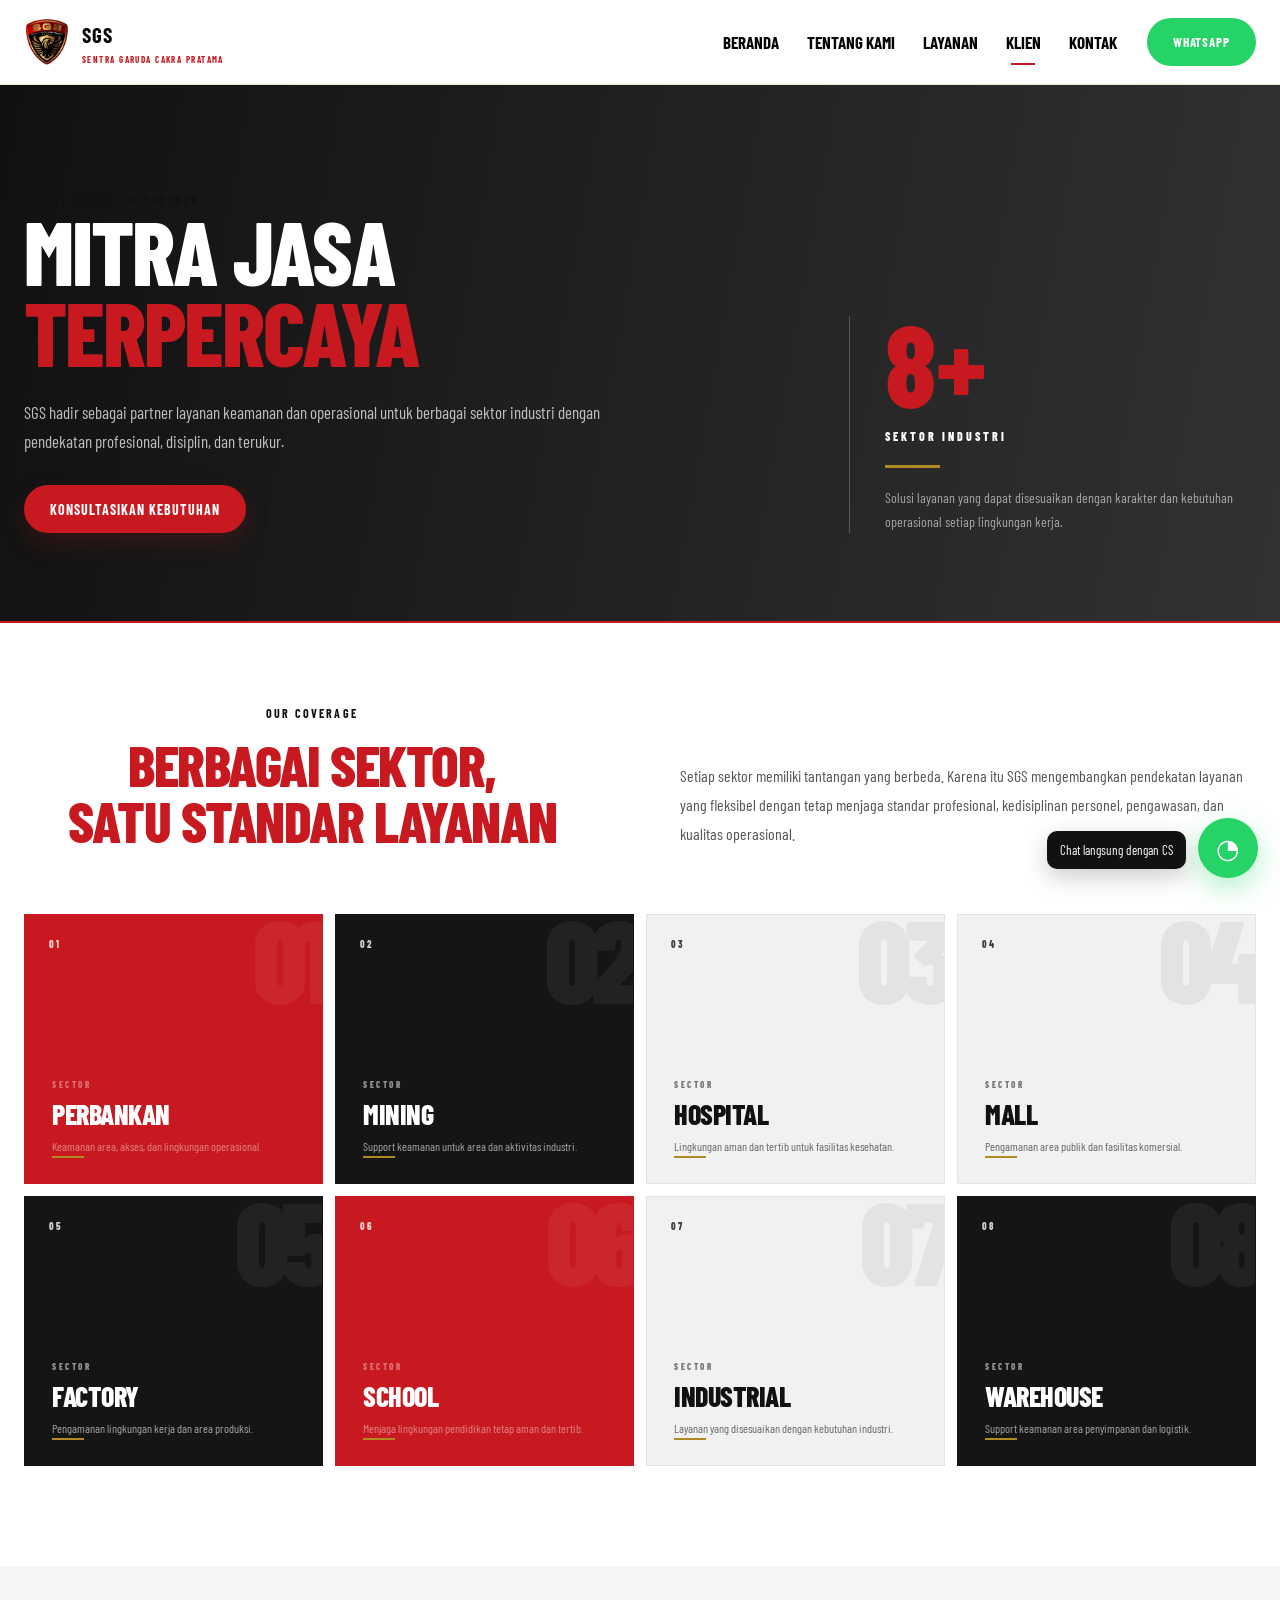
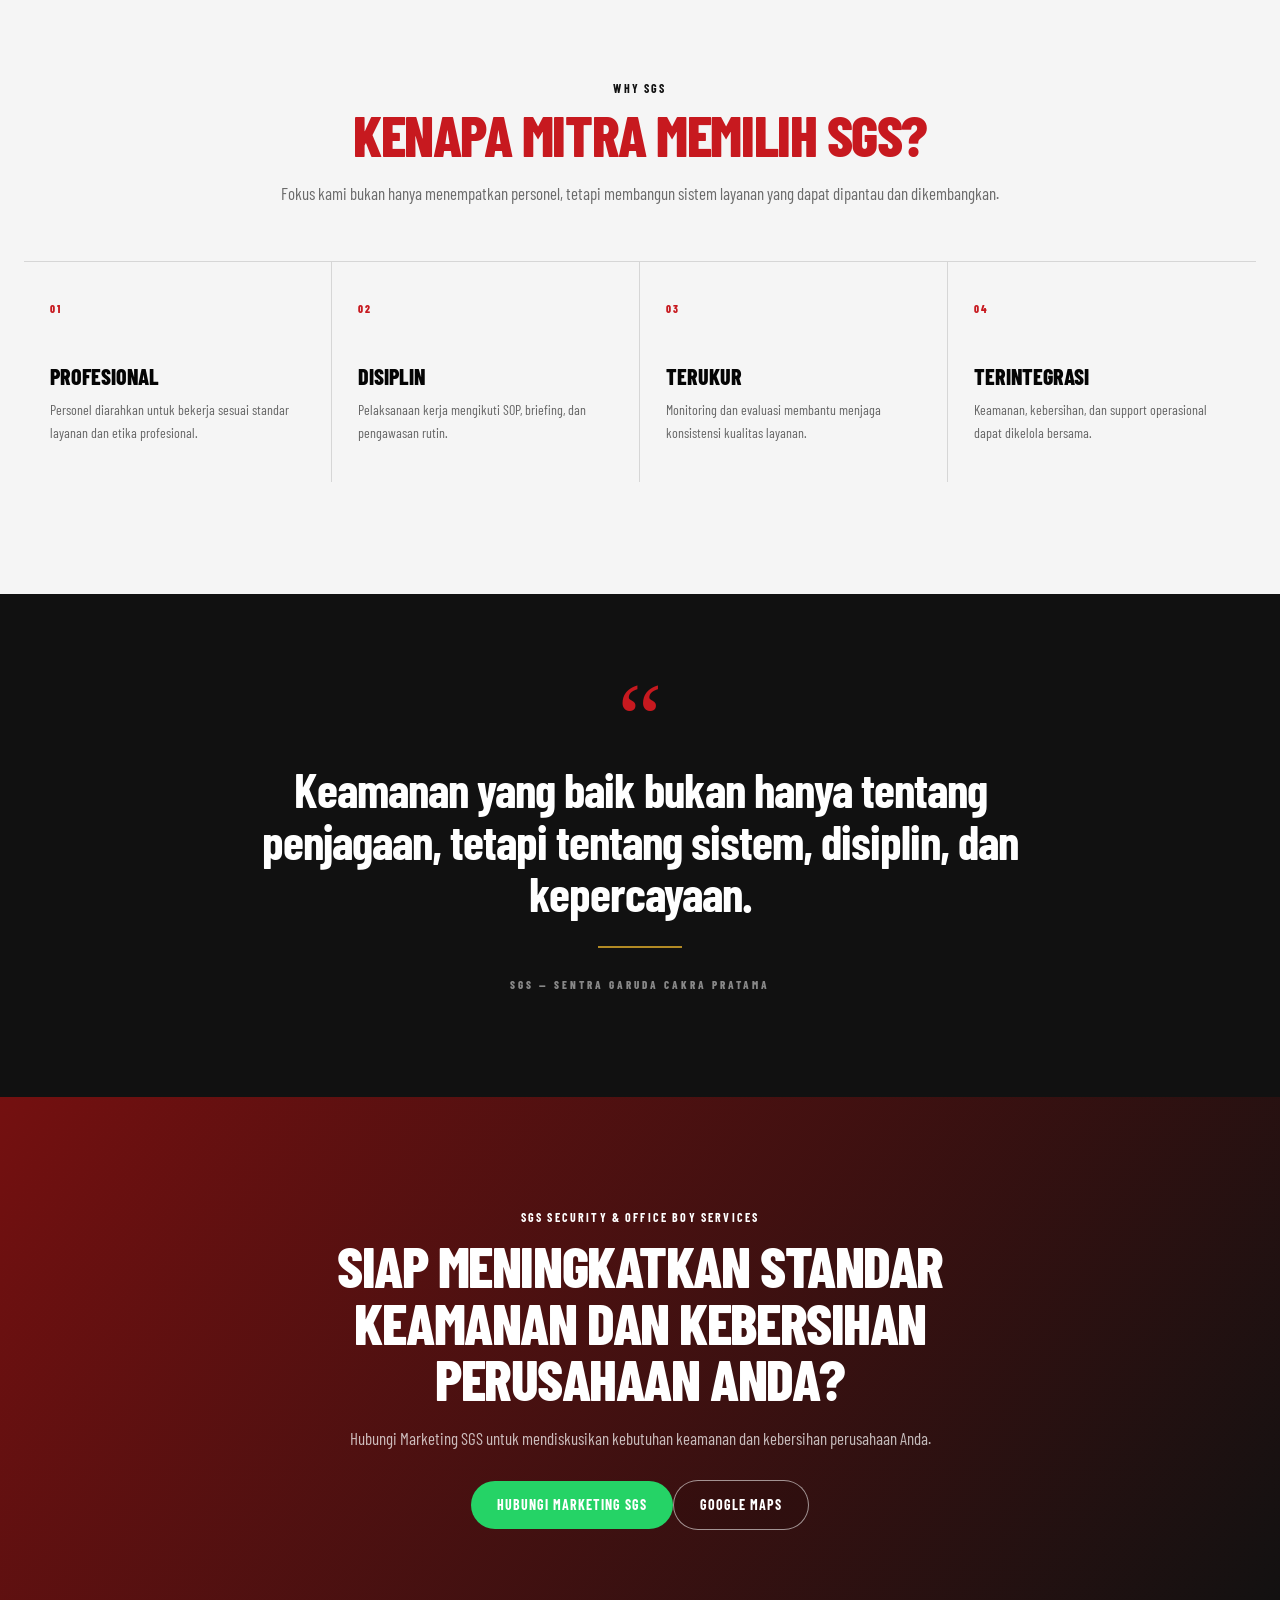
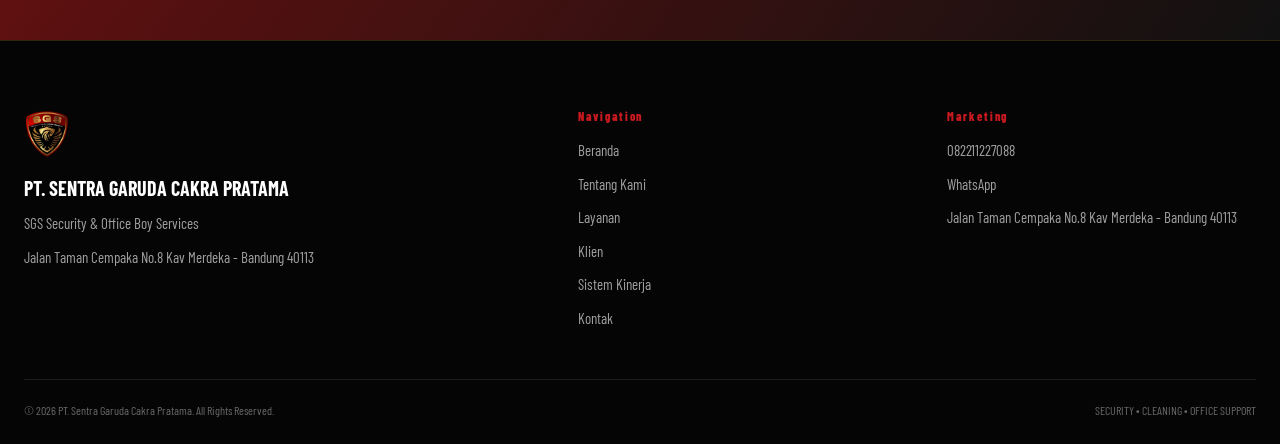
==== klien.html @ 13301059 "Update klien.html" ====
<!doctype html>
<html lang="id">
<head>
  <meta charset="utf-8">
  <meta name="viewport" content="width=device-width, initial-scale=1">

  <title>Klien | SGS Security & Office Boy</title>
  <link rel="icon" type="image/png" href="assets/images/logo.png">

  <meta
    name="description"
    content="Sektor klien dan coverage layanan SGS untuk perbankan, mining, hospital, mall, factory, school, industrial, dan warehouse."
  >

  <meta property="og:title" content="Klien | SGS Security & Office Boy">
  <meta
    property="og:description"
    content="SGS sebagai mitra layanan keamanan dan operasional profesional di berbagai sektor industri."
  >
  <meta property="og:type" content="website">

  <link rel="stylesheet" href="style.css">
</head>

<body>

  <!-- ================= HEADER ================= -->
  <header class="navbar">

    <div class="container nav-inner">

      <a class="brand" href="index.html" aria-label="SGS Beranda">
        <img src="assets/images/logo.png" alt="Logo SGS">

        <span>
          <strong>SGS</strong>
          <small>SENTRA GARUDA CAKRA PRATAMA</small>
        </span>
      </a>

      <nav class="nav-links" aria-label="Navigasi utama">
        <a href="index.html">BERANDA</a>
        <a href="tentang.html">TENTANG KAMI</a>
        <a href="layanan.html">LAYANAN</a>
        <a href="klien.html" class="active">KLIEN</a>
        <a href="kontak.html">KONTAK</a>
      </nav>

      <a
        class="btn-wa nav-wa"
        href="https://wa.me/6282211227088"
        target="_blank"
        rel="noopener"
      >
        WhatsApp
      </a>

      <button
        class="menu-toggle"
        aria-label="Buka menu"
        aria-expanded="false"
      >
        ☰
      </button>

    </div>

    <!-- MOBILE MENU -->
    <nav class="mobile-drawer" aria-label="Navigasi mobile">
      <a href="index.html">BERANDA</a>
        <a href="tentang.html">TENTANG KAMI</a>
        <a href="layanan.html">LAYANAN</a>
        <a href="klien.html" class="active">KLIEN</a>
        <a href="kontak.html">KONTAK</a>

      <a href="kontak.html">Kontak</a>

      <a
        class="btn-wa"
        href="https://wa.me/6282211227088"
        target="_blank"
        rel="noopener"
      >
        Hubungi via WhatsApp
      </a>
    </nav>

  </header>


  <!-- ================= MAIN ================= -->
  <main>

    <!-- HERO -->
    <section class="page-hero client-hero">

      <div class="container client-hero-grid">

        <div>

          <div class="eyebrow">
            CLIENT / TRUSTED PARTNER
          </div>

          <h1>
            MITRA JASA<br>
            <span>TERPERCAYA</span>
          </h1>

          <p>
            SGS hadir sebagai partner layanan keamanan dan operasional
            untuk berbagai sektor industri dengan pendekatan profesional,
            disiplin, dan terukur.
          </p>

          <a
            class="btn btn-red"
            href="kontak.html"
          >
            Konsultasikan Kebutuhan
          </a>

        </div>


        <div class="client-hero-stat">

          <div class="stat-big">
            8+
          </div>

          <div class="stat-label">
            SEKTOR INDUSTRI
          </div>

          <div class="stat-rule"></div>

          <p>
            Solusi layanan yang dapat disesuaikan dengan karakter
            dan kebutuhan operasional setiap lingkungan kerja.
          </p>

        </div>

      </div>

    </section>


    <!-- INTRO -->
    <section class="section client-intro reveal">

      <div class="container client-intro-grid">

        <div class="section-head left">

          <div class="eyebrow">
            Our Coverage
          </div>

          <h2>
            BERBAGAI SEKTOR,<br>
            <span>SATU STANDAR LAYANAN</span>
          </h2>

        </div>

        <div class="client-intro-copy">

          <p>
            Setiap sektor memiliki tantangan yang berbeda.
            Karena itu SGS mengembangkan pendekatan layanan
            yang fleksibel dengan tetap menjaga standar profesional,
            kedisiplinan personel, pengawasan, dan kualitas operasional.
          </p>

        </div>

      </div>

    </section>


   <section class="client-sectors reveal">

  <div class="container">

    <div class="sector-mosaic">

      <!-- 01 -->
      <article class="sector-type-card sector-red">

        <span class="sector-index">01</span>

        <div class="sector-symbol">01</div>

        <div class="sector-card-content">
          <small>SECTOR</small>
          <h3>PERBANKAN</h3>
          <p>
            Keamanan area, akses, dan lingkungan operasional.
          </p>
        </div>

      </article>


      <!-- 02 -->
      <article class="sector-type-card sector-dark">

        <span class="sector-index">02</span>

        <div class="sector-symbol">02</div>

        <div class="sector-card-content">
          <small>SECTOR</small>
          <h3>MINING</h3>
          <p>
            Support keamanan untuk area dan aktivitas industri.
          </p>
        </div>

      </article>


      <!-- 03 -->
      <article class="sector-type-card sector-light">

        <span class="sector-index">03</span>

        <div class="sector-symbol">03</div>

        <div class="sector-card-content">
          <small>SECTOR</small>
          <h3>HOSPITAL</h3>
          <p>
            Lingkungan aman dan tertib untuk fasilitas kesehatan.
          </p>
        </div>

      </article>


      <!-- 04 -->
      <article class="sector-type-card sector-light">

        <span class="sector-index">04</span>

        <div class="sector-symbol">04</div>

        <div class="sector-card-content">
          <small>SECTOR</small>
          <h3>MALL</h3>
          <p>
            Pengamanan area publik dan fasilitas komersial.
          </p>
        </div>

      </article>


      <!-- 05 -->
      <article class="sector-type-card sector-dark">

        <span class="sector-index">05</span>

        <div class="sector-symbol">05</div>

        <div class="sector-card-content">
          <small>SECTOR</small>
          <h3>FACTORY</h3>
          <p>
            Pengamanan lingkungan kerja dan area produksi.
          </p>
        </div>

      </article>


      <!-- 06 -->
      <article class="sector-type-card sector-red">

        <span class="sector-index">06</span>

        <div class="sector-symbol">06</div>

        <div class="sector-card-content">
          <small>SECTOR</small>
          <h3>SCHOOL</h3>
          <p>
            Menjaga lingkungan pendidikan tetap aman dan tertib.
          </p>
        </div>

      </article>


      <!-- 07 -->
      <article class="sector-type-card sector-light">

        <span class="sector-index">07</span>

        <div class="sector-symbol">07</div>

        <div class="sector-card-content">
          <small>SECTOR</small>
          <h3>INDUSTRIAL</h3>
          <p>
            Layanan yang disesuaikan dengan kebutuhan industri.
          </p>
        </div>

      </article>


      <!-- 08 -->
      <article class="sector-type-card sector-dark">

        <span class="sector-index">08</span>

        <div class="sector-symbol">08</div>

        <div class="sector-card-content">
          <small>SECTOR</small>
          <h3>WAREHOUSE</h3>
          <p>
            Support keamanan area penyimpanan dan logistik.
          </p>
        </div>

      </article>

    </div>

  </div>

</section>


    <!-- WHY SGS -->
    <section class="section client-capability reveal">

      <div class="container">

        <div class="section-head">

          <div class="eyebrow">
            Why SGS
          </div>

          <h2>
            KENAPA MITRA MEMILIH SGS?
          </h2>

          <p>
            Fokus kami bukan hanya menempatkan personel,
            tetapi membangun sistem layanan yang dapat
            dipantau dan dikembangkan.
          </p>

        </div>


        <div class="capability-row">


          <article>

            <span>
              01
            </span>

            <h3>
              PROFESIONAL
            </h3>

            <p>
              Personel diarahkan untuk bekerja sesuai
              standar layanan dan etika profesional.
            </p>

          </article>


          <article>

            <span>
              02
            </span>

            <h3>
              DISIPLIN
            </h3>

            <p>
              Pelaksanaan kerja mengikuti SOP,
              briefing, dan pengawasan rutin.
            </p>

          </article>


          <article>

            <span>
              03
            </span>

            <h3>
              TERUKUR
            </h3>

            <p>
              Monitoring dan evaluasi membantu menjaga
              konsistensi kualitas layanan.
            </p>

          </article>


          <article>

            <span>
              04
            </span>

            <h3>
              TERINTEGRASI
            </h3>

            <p>
              Keamanan, kebersihan, dan support operasional
              dapat dikelola bersama.
            </p>

          </article>


        </div>

      </div>

    </section>


    <!-- QUOTE -->
    <section class="client-quote reveal">

      <div class="container">

        <div class="quote-mark">
          “
        </div>

        <p>
          Keamanan yang baik bukan hanya tentang penjagaan,
          tetapi tentang sistem, disiplin, dan kepercayaan.
        </p>

        <div class="gold-line"></div>

        <span>
          SGS — SENTRA GARUDA CAKRA PRATAMA
        </span>

      </div>

    </section>


    <section class="cta">
  <div class="container">
    <div class="eyebrow" style="color:#fff">SGS Security &amp; Office Boy Services</div>
    <h2>SIAP MENINGKATKAN STANDAR KEAMANAN DAN KEBERSIHAN PERUSAHAAN ANDA?</h2>
    <p>Hubungi Marketing SGS untuk mendiskusikan kebutuhan keamanan dan kebersihan perusahaan Anda.</p>
    <a class="btn-wa" href="https://wa.me/6282211227088" target="_blank" rel="noopener">Hubungi Marketing SGS</a><a class="btn btn-outline" href="kontak.html">Google Maps</a>
  </div>
</section>
</main><footer class="footer">
  <div class="container">
    <div class="footer-grid">
      <div class="footer-brand"><img src="assets/images/logo.png" alt="Logo SGS"><strong>PT. SENTRA GARUDA CAKRA PRATAMA</strong><p>SGS Security &amp; Office Boy Services</p><p>Jalan Taman Cempaka No.8 Kav Merdeka - Bandung 40113</p></div>
      <div><h4>Navigation</h4><a href="index.html">Beranda</a><a href="tentang.html">Tentang Kami</a><a href="layanan.html">Layanan</a><a href="tentang.html#klien">Klien</a><a href="sistem-kinerja.html">Sistem Kinerja</a><a href="kontak.html">Kontak</a></div>
      <div><h4>Marketing</h4><a href="tel:082211227088">082211227088</a><a href="https://wa.me/6282211227088" target="_blank" rel="noopener">WhatsApp</a><p>Jalan Taman Cempaka No.8 Kav Merdeka - Bandung 40113</p></div>
    </div>
    <div class="footer-bottom"><span>© 2026 PT. Sentra Garuda Cakra Pratama. All Rights Reserved.</span><span>SECURITY • CLEANING • OFFICE SUPPORT</span></div>
  </div>
</footer><a class="wa-float" href="https://wa.me/6282211227088" target="_blank" rel="noopener" aria-label="Hubungi SGS via WhatsApp">◔</a><div class="wa-label">Chat langsung dengan CS</div><script src="script.js"></script></body></html>
---- style.css ----
@import url('https://fonts.googleapis.com/css2?family=Barlow+Condensed:wght@400;500;600;700;800&display=swap');

:root{
  --red:#C7191F; --red-dark:#8F1717; --black:#050505; --dark:#111111;
  --white:#fff; --light:#F5F5F5; --gray:#6B6B6B; --gold:#B28A24;
  --line:rgba(5,5,5,.10); --shadow:0 18px 45px rgba(0,0,0,.09);
  --font:"Barlow Condensed",sans-serif;
}
*{box-sizing:border-box;margin:0;padding:0}
html{scroll-behavior:smooth}
body{font-family:var(--font);font-size:17px;line-height:1.7;color:var(--black);background:#fff;overflow-x:hidden}
img{display:block;max-width:100%}
a{color:inherit;text-decoration:none}
button,input,textarea{font:inherit}
button{cursor:pointer}
.container{width:min(1320px,calc(100% - 48px));margin:auto}
h1,h2,h3,h4{font-weight:800;line-height:.98}
h2{font-size:clamp(38px,4.5vw,58px);letter-spacing:-.025em}
.eyebrow{font-size:12px;font-weight:700;letter-spacing:.18em;text-transform:uppercase;color:#111}
.section{padding:112px 0}
.section-head{text-align:center;max-width:760px;margin:0 auto 54px}
.section-head h2{color:var(--red);margin-top:8px}
.section-head p{margin-top:16px;color:var(--gray)}

.btn,.btn-wa{display:inline-flex;align-items:center;justify-content:center;gap:9px;min-height:48px;padding:12px 26px;border-radius:999px;font-size:14px;font-weight:700;letter-spacing:.07em;text-transform:uppercase;transition:.3s ease}
.btn-red{background:var(--red);color:#fff;box-shadow:0 10px 24px rgba(199,25,31,.18)}
.btn-red:hover{background:var(--red-dark);transform:translateY(-2px)}
.btn-outline{border:1px solid rgba(255,255,255,.55);color:#fff;background:rgba(0,0,0,.08)}
.btn-outline:hover{border-color:var(--red);color:var(--red);background:#fff}
.btn-wa{background:#25D366;color:#fff}
.btn-wa:hover{background:#128C4A;transform:translateY(-2px)}

.navbar{position:sticky;top:0;z-index:100;background:rgba(255,255,255,.96);backdrop-filter:blur(14px);border-bottom:1px solid rgba(178,138,36,.22)}
.nav-inner{height:84px;display:flex;align-items:center;gap:30px}
.brand{display:flex;align-items:center;gap:12px;margin-right:auto}
.brand img{width:46px;height:46px;object-fit:contain}
.brand strong{display:block;font-size:21px;letter-spacing:.05em}
.brand small{display:block;font-size:9px;letter-spacing:.16em;color:var(--red);font-weight:700}
.nav-links{display:flex;align-items:center;gap:28px;font-size:17px;font-weight:700}
.nav-links a{position:relative;padding:10px 0}
.nav-links a:after{content:"";position:absolute;left:50%;bottom:1px;width:0;height:2px;background:var(--red);transform:translateX(-50%);transition:.25s}
.nav-links a:hover:after,.nav-links a.active:after{width:24px}
.nav-wa{font-size:13px;white-space:nowrap}
.menu-toggle{display:none;border:0;background:none;font-size:30px;line-height:1}
.mobile-drawer{display:none}

.hero{position:relative;height:clamp(650px,78vh,800px);min-height:620px;color:#fff;overflow:hidden;background:#111}
.hero-slides,.hero-slide{position:absolute;inset:0}
.hero-slide{opacity:0;visibility:hidden;transition:opacity .7s ease}
.hero-slide.active{opacity:1;visibility:visible}
.hero-slide img{width:100%;height:100%;object-fit:cover;transform:scale(1.02);transition:transform 6s ease}
.hero-slide.active img{transform:scale(1.08)}
.hero-slide:after{content:"";position:absolute;inset:0;background:linear-gradient(90deg,rgba(5,5,5,.93) 0%,rgba(10,10,10,.82) 36%,rgba(0,0,0,.32) 72%,rgba(0,0,0,.08))}
.hero-content{position:relative;z-index:2;height:100%;display:flex;flex-direction:column;align-items:center;justify-content:center;text-align:center;padding:40px 24px}
.hero-tag{font-size:13px;font-weight:700;letter-spacing:.18em;text-transform:uppercase;color:#fff;margin-bottom:18px}
.hero h1{font-size:clamp(54px,8vw,100px);max-width:900px;text-transform:uppercase;text-shadow:0 10px 30px rgba(0,0,0,.3)}
.hero h1 span{color:var(--red)}
.hero-sub{margin-top:18px;font-size:clamp(17px,2vw,23px);font-weight:600;letter-spacing:.14em;text-transform:uppercase;color:rgba(255,255,255,.88)}
.hero-actions{display:flex;gap:12px;margin-top:34px}
.hero-arrow{position:absolute;z-index:5;top:50%;width:48px;height:48px;border-radius:50%;border:1px solid rgba(255,255,255,.38);background:rgba(0,0,0,.22);color:#fff;font-size:23px;transform:translateY(-50%);backdrop-filter:blur(8px)}
.hero-arrow:hover{background:var(--red);border-color:var(--red)}
.prev{left:24px}.next{right:24px}
.hero-dots{position:absolute;z-index:6;left:50%;bottom:28px;transform:translateX(-50%);display:flex;gap:8px}
.hero-dot{width:34px;height:4px;border:0;border-radius:999px;background:rgba(255,255,255,.4)}
.hero-dot.active{width:56px;background:var(--red)}

.profile-grid,.partner-grid{display:grid;grid-template-columns:.9fr 1.1fr;gap:80px;align-items:center}
.media-frame{position:relative}
.media-frame:before{content:"";position:absolute;top:-20px;left:-20px;width:70%;height:70%;border:1px solid var(--gold);z-index:-1}
.media-frame img{width:100%;aspect-ratio:4/3;object-fit:cover;box-shadow:var(--shadow)}
.copy h2{color:var(--red);margin-top:8px}
.copy p{margin-top:18px;color:#000;max-width:720px}
.copy p+p{margin-top:12px}

.integrated{background:var(--red);color:#fff;padding:88px 0 76px}
.integrated .section-head h2{color:#fff}
.integrated .section-head p{color:rgba(255,255,255,.82)}
.pillars{display:grid;grid-template-columns:repeat(4,1fr);gap:18px}
.pillar{background:#fff;color:#111;padding:34px 24px;text-align:center;box-shadow:0 20px 45px rgba(0,0,0,.18);border-top:2px solid var(--gold)}
.pillar .num{font-size:40px;font-weight:800;color:var(--red);line-height:1}
.pillar h3{font-size:18px;margin-top:13px}

.services{background:var(--red);color:#fff;padding-top:40px}
.services .section-head{text-align:left;margin:0 0 38px}
.services .section-head h2{color:#fff}
.gold-line{display:block;width:84px;height:2px;background:var(--gold);margin-top:16px}
.service-grid{display:grid;grid-template-columns:repeat(6,minmax(0,1fr));gap:18px}
.service-card{background:#fff;color:#111;box-shadow:0 12px 28px rgba(0,0,0,.13);transition:.3s ease;min-width:0}
.service-card:hover{transform:translateY(-6px);box-shadow:0 22px 42px rgba(0,0,0,.22)}
.service-image{height:150px;overflow:hidden;background:#ddd}
.service-image img{width:100%;height:100%;object-fit:cover;transition:.45s ease}
.service-card:hover .service-image img{transform:scale(1.045)}
.service-body{min-height:205px;padding:24px 16px;display:flex;flex-direction:column;align-items:center;text-align:center}
.service-body h3{font-size:20px;color:var(--red);text-transform:uppercase}
.meta{margin-top:10px;color:var(--gray);font-size:13px}
.service-body .btn{margin-top:auto;min-height:38px;padding:8px 18px;font-size:11px}

.office{padding:112px 0}
.office-card{display:grid;grid-template-columns:1.1fr 1fr;background:#fff;border:1px solid var(--line);box-shadow:var(--shadow);overflow:hidden}
.office-card img{width:100%;height:100%;min-height:390px;object-fit:cover}
.office-copy{padding:52px}
.office-copy h2{color:var(--red)}
.office-copy p{margin-top:18px;color:#000}
.feature-grid{display:grid;grid-template-columns:repeat(3,1fr);gap:18px;margin-top:28px}
.feature{padding:24px;border:1px solid var(--line);background:var(--light)}
.feature b{display:block;color:var(--red);font-size:18px}
.feature span{display:block;margin-top:5px;color:var(--gray)}

.trust{background:var(--light)}
.industry-grid{display:grid;grid-template-columns:repeat(5,1fr);gap:14px}
.industry{background:#fff;border:1px solid var(--line);padding:24px 14px;text-align:center;font-weight:700;min-height:90px;display:grid;place-items:center}

.system-grid{display:grid;grid-template-columns:1.1fr .9fr;gap:70px;align-items:center}
.system-visual{background:#111;color:#fff;padding:42px;min-height:390px;display:grid;place-items:center;position:relative;overflow:hidden}
.system-visual:before,.system-visual:after{content:"";position:absolute;border:1px solid rgba(199,25,31,.5);border-radius:50%}
.system-visual:before{width:260px;height:260px}.system-visual:after{width:430px;height:430px}
.system-core{position:relative;z-index:2;width:150px;height:150px;border-radius:50%;background:var(--red);display:grid;place-items:center;text-align:center;font-weight:800;text-transform:uppercase;box-shadow:0 0 0 14px rgba(199,25,31,.12)}
.system-node{position:absolute;z-index:3;background:#fff;color:#111;padding:8px 14px;border-radius:999px;font-size:13px;font-weight:700}
.node-a{top:28px;left:28px}.node-b{top:28px;right:28px}.node-c{bottom:28px;left:28px}.node-d{bottom:28px;right:28px}

.topology{background:#111;color:#fff}
.topology .section-head h2{color:#fff}
.topology-map{position:relative;min-height:420px;display:grid;place-items:center}
.topology-core{width:190px;height:190px;border-radius:50%;border:2px solid var(--red);display:grid;place-items:center;text-align:center;font-weight:800;font-size:22px;background:#171717;z-index:2}
.topology-node{position:absolute;width:180px;padding:15px;text-align:center;border:1px solid rgba(255,255,255,.2);background:#171717;font-weight:700}
.topology-node:after{content:"";position:absolute;width:1px;height:120px;background:rgba(178,138,36,.55);left:50%;z-index:-1}
.t1{top:0;left:50%;transform:translateX(-50%)} .t1:after{top:100%}
.t2{left:0;top:50%;transform:translateY(-50%)} .t2:after{left:100%;top:50%;width:160px;height:1px}
.t3{right:0;top:50%;transform:translateY(-50%)} .t3:after{right:100%;left:auto;top:50%;width:160px;height:1px}
.t4{bottom:0;left:50%;transform:translateX(-50%)} .t4:after{bottom:100%;top:auto}
.t5{left:18%;bottom:30px}.t6{right:18%;bottom:30px}

.why-grid{display:grid;grid-template-columns:repeat(3,1fr);gap:16px}
.why-card{padding:28px 20px;border:1px solid var(--line);background:#fff;box-shadow:0 10px 30px rgba(0,0,0,.05)}
.why-card .num{font-size:42px;color:var(--red);font-weight:800}
.why-card h3{font-size:19px;margin-top:12px}
.why-card p{margin-top:9px;color:var(--gray);font-size:15px}

.performance{background:var(--light)}
.timeline{display:grid;grid-template-columns:repeat(5,1fr);position:relative;gap:18px}
.timeline:before{content:"";position:absolute;top:38px;left:7%;right:7%;height:2px;background:var(--gold)}
.step{position:relative;text-align:center}
.step-num{width:76px;height:76px;border-radius:50%;background:var(--red);color:#fff;margin:0 auto 22px;display:grid;place-items:center;font-size:27px;font-weight:800;border:7px solid var(--light);position:relative;z-index:2}
.step h3{font-size:18px}.step p{margin-top:7px;color:var(--gray);font-size:15px}

.contact{background:#fff}
.contact-grid{display:grid;grid-template-columns:.85fr 1.15fr;gap:70px;align-items:start}
.contact-card{background:#111;color:#fff;padding:42px;box-shadow:var(--shadow)}
.contact-card h2{color:#fff}.contact-card h2 span{color:var(--red)}
.contact-item{margin-top:28px}.contact-item b{display:block;color:#fff;font-size:13px;letter-spacing:.14em}.contact-item span{display:block;margin-top:4px;color:rgba(255,255,255,.72)}
.contact-actions{display:flex;gap:10px;flex-wrap:wrap;margin-top:28px}
.form{padding:8px 0}.field{margin-bottom:18px}.field label{display:block;font-weight:700;margin-bottom:6px}.field input,.field textarea{width:100%;border:1px solid #ccc;padding:13px 15px;border-radius:12px;outline:0}.field input:focus,.field textarea:focus{border-color:var(--red);box-shadow:0 0 0 3px rgba(199,25,31,.08)}.field textarea{min-height:130px;resize:vertical}.form-error{color:var(--red);font-size:14px;margin-top:6px;display:none}.form-status{margin-top:12px;font-weight:600;display:none}

.map-wrap{height:380px;border-top:1px solid var(--line)}.map-wrap iframe{width:100%;height:100%;border:0}

.cta{background:linear-gradient(125deg,#741010,#111);color:#fff;text-align:center;padding:110px 0;position:relative;overflow:hidden}
.cta h2{max-width:820px;margin:10px auto 18px}.cta p{max-width:650px;margin:auto;color:rgba(255,255,255,.72)}
.cta .btn-wa{margin-top:28px}

.footer{background:#050505;color:#fff;padding:70px 0 24px;border-top:1px solid rgba(178,138,36,.25)}
.footer-grid{display:grid;grid-template-columns:1.6fr 1fr 1fr;gap:60px;padding-bottom:40px;border-bottom:1px solid rgba(255,255,255,.1)}
.footer-brand img{width:46px}.footer-brand strong{display:block;margin-top:14px;font-size:20px}.footer-brand p{margin-top:6px;color:rgba(255,255,255,.5)}
.footer h4{font-size:12px;letter-spacing:.16em;color:var(--red);margin-bottom:15px}.footer a,.footer p{display:block;color:rgba(255,255,255,.62);font-size:15px;margin-bottom:8px}.footer a:hover{color:#fff}
.footer-bottom{display:flex;justify-content:space-between;gap:20px;padding-top:20px;color:rgba(255,255,255,.4);font-size:12px}

.wa-float{position:fixed;right:22px;bottom:22px;z-index:90;width:60px;height:60px;border-radius:50%;background:#25D366;color:#fff;display:grid;place-items:center;box-shadow:0 10px 28px rgba(37,211,102,.35);font-size:27px;transition:.3s}
.wa-float:hover{transform:translateY(-3px) scale(1.03);background:#128C4A}
.wa-label{position:fixed;right:94px;bottom:31px;background:#111;color:#fff;padding:8px 13px;border-radius:10px;font-size:13px;box-shadow:0 8px 24px rgba(0,0,0,.2)}

.reveal{opacity:0;transform:translateY(20px);transition:.7s ease}.reveal.visible{opacity:1;transform:none}

@media(max-width:1199px){
  .nav-links{gap:18px}.service-grid{grid-template-columns:repeat(3,1fr)}
  .industry-grid{grid-template-columns:repeat(3,1fr)}.why-grid{grid-template-columns:repeat(3,1fr)}
  .pillars{grid-template-columns:repeat(2,1fr)}
}
@media(max-width:767px){
  body{font-size:16px}.container{width:min(100% - 32px,1320px)}.section{padding:78px 0}
  .nav-inner{height:74px}.nav-links,.nav-wa{display:none}.menu-toggle{display:block}
  .mobile-drawer{position:fixed;inset:74px 0 auto 0;background:#fff;display:flex;flex-direction:column;padding:24px 20px;gap:6px;transform:translateY(-130%);transition:.35s;box-shadow:0 20px 40px rgba(0,0,0,.14);z-index:99}
  .mobile-drawer.open{transform:none}.mobile-drawer a{padding:15px;border-bottom:1px solid var(--line);font-size:19px;font-weight:700}
  .mobile-drawer .btn-wa{margin-top:12px}
  .hero{height:680px;min-height:0}.hero-slide:after{background:linear-gradient(180deg,rgba(5,5,5,.35),rgba(5,5,5,.92) 80%)}
  .hero-content{justify-content:flex-end;padding-bottom:74px}.hero h1{font-size:clamp(48px,14vw,68px)}.hero-sub{font-size:13px}.hero-actions{width:100%;flex-direction:column}
  .hero-actions .btn{width:100%}.hero-arrow{width:40px;height:40px}.prev{left:10px}.next{right:10px}
  .profile-grid,.partner-grid,.system-grid,.contact-grid{grid-template-columns:1fr;gap:44px}
  .pillars,.service-grid,.feature-grid,.why-grid{grid-template-columns:1fr}.service-grid{gap:18px}.service-image{height:200px}
  .office-card{grid-template-columns:1fr}.office-card img{min-height:250px}.office-copy{padding:30px 22px}
  .industry-grid{grid-template-columns:repeat(2,1fr)}.industry{min-height:78px}
  .system-visual{min-height:330px;padding:20px}.node-a{top:15px;left:15px}.node-b{top:15px;right:15px}.node-c{bottom:15px;left:15px}.node-d{bottom:15px;right:15px}
  .timeline{grid-template-columns:1fr;gap:24px}.timeline:before{top:38px;bottom:38px;left:38px;width:2px;height:auto;right:auto}.step{display:grid;grid-template-columns:76px 1fr;gap:16px;text-align:left;align-items:center}.step-num{margin:0}.step p{grid-column:2}
  .contact-card{padding:30px 22px}.map-wrap{height:320px}.footer-grid{grid-template-columns:1fr;gap:35px}.footer-bottom{flex-direction:column}
  .wa-label{display:none}.wa-float{right:16px;bottom:16px}
}

.page-hero{background:linear-gradient(110deg,#080808 0%,#161616 60%,#651015 100%);color:#fff;padding:105px 0 92px;border-bottom:2px solid var(--red)}
.page-hero h1{font-size:clamp(52px,7vw,86px);margin-top:8px;text-transform:uppercase}
.page-hero h1 span{color:var(--red)}
.page-hero p{max-width:680px;margin-top:18px;color:rgba(255,255,255,.72);font-size:18px}
.services-page{padding:88px 0}
.services-page .service-grid{margin-bottom:0}
@media(max-width:767px){.page-hero{padding:76px 0 65px}.page-hero h1{font-size:48px}.services-page{padding:65px 0}}

/* =========================================================
   SGS CLIENT PAGE — FINAL
========================================================= */

.client-hero {
  padding: 105px 0 88px;
  background:
    linear-gradient(
      100deg,
      rgba(7, 7, 7, .96),
      rgba(16, 16, 16, .86)
    ),
    url("assets/images/reference-3.jpg") center / cover;
  color: #fff;
}

.client-hero-grid {
  display: grid;
  grid-template-columns: 1.3fr .7fr;
  gap: 70px;
  align-items: end;
}

.client-hero h1 {
  margin: 0;
  font-size: clamp(58px, 7vw, 100px);
  line-height: .9;
  letter-spacing: -2px;
}

.client-hero h1 span {
  color: var(--red);
}

.client-hero p {
  max-width: 620px;
  margin: 26px 0 30px;
  color: rgba(255,255,255,.72);
  font-size: 17px;
  line-height: 1.7;
}

.client-hero-stat {
  padding-left: 35px;
  border-left: 1px solid rgba(255,255,255,.22);
}

.stat-big {
  font-size: clamp(80px, 9vw, 130px);
  line-height: .8;
  font-weight: 800;
  color: var(--red);
}

.stat-label {
  margin-top: 18px;
  font-size: 12px;
  font-weight: 800;
  letter-spacing: 3px;
}

.stat-rule {
  width: 55px;
  height: 3px;
  margin: 18px 0;
  background: var(--gold);
}

.client-hero-stat p {
  margin: 0;
  color: rgba(255,255,255,.58);
  font-size: 14px;
  line-height: 1.7;
}


/* =========================================================
   CLIENT INTRO
========================================================= */

.client-intro {
  padding: 80px 0 55px;
  background: #fff;
}

.client-intro-grid {
  display: grid;
  grid-template-columns: 1fr 1fr;
  gap: 80px;
  align-items: end;
}

.client-intro .section-head {
  margin: 0;
}

.client-intro h2 {
  margin: 12px 0 0;
}

.client-intro h2 span {
  color: var(--red);
}

.client-intro-copy {
  max-width: 600px;
}

.client-intro-copy p {
  margin: 0;
  color: #555;
  font-size: 16px;
  line-height: 1.8;
}


/* =========================================================
   CLIENT SECTORS
========================================================= */

.client-sectors {
  padding: 10px 0 100px;
  background: #fff;
}

.sector-mosaic {
  display: grid;
  grid-template-columns: repeat(4, minmax(0, 1fr));
  grid-auto-rows: 255px;
  gap: 14px;
}


/* FEATURE */

.sector-feature {
  position: relative;
  grid-column: span 2;
  grid-row: span 2;
  overflow: hidden;
  min-height: 0;
  background: #111;
}

.sector-feature.small {
  grid-column: span 2;
  grid-row: span 1;
}


/* IMAGE */

.sector-bg {
  position: absolute;
  inset: 0;

  background-position: center;
  background-repeat: no-repeat;
  background-size: cover;

  transition: transform .6s ease;
}

.sector-feature:hover .sector-bg {
  transform: scale(1.045);
}


/* OVERLAY */

.sector-overlay {
  position: absolute;
  inset: 0;

  background:
    linear-gradient(
      to bottom,
      rgba(0,0,0,.02) 15%,
      rgba(0,0,0,.10) 45%,
      rgba(0,0,0,.82) 100%
    );
}


/* FEATURE CONTENT */

.sector-content {
  position: absolute;
  z-index: 2;

  left: 30px;
  right: 30px;
  bottom: 28px;

  color: #fff;
}

.sector-content span {
  display: block;

  margin-bottom: 8px;

  color: var(--gold);

  font-size: 10px;
  font-weight: 800;
  letter-spacing: 2px;
}

.sector-content h3 {
  margin: 0 0 6px;

  color: #fff;

  font-size: clamp(28px, 3vw, 40px);
  line-height: .95;
}

.sector-content p {
  max-width: 430px;

  margin: 0;

  color: rgba(255,255,255,.72);

  font-size: 13px;
  line-height: 1.6;
}


/* =========================================================
   STANDARD CARDS
========================================================= */

.sector-card {
  position: relative;

  display: flex;
  flex-direction: column;
  justify-content: flex-end;

  padding: 25px;

  min-height: 0;

  overflow: hidden;

  background: #f2f2f2;

  border: 1px solid #e5e5e5;

  transition:
    transform .3s ease,
    background .3s ease;
}

.sector-card:hover {
  transform: translateY(-4px);
  background: #e9e9e9;
}

.sector-card.dark {
  background: #151515;
  border-color: #151515;
  color: #fff;
}

.sector-card.dark:hover {
  background: #202020;
}

.sector-card.accent {
  background: var(--red);
  border-color: var(--red);
  color: #fff;
}


/* NUMBER */

.sector-number {
  position: absolute;

  top: 20px;
  left: 22px;

  color: var(--red);

  font-size: 10px;
  font-weight: 800;
  letter-spacing: 2px;
}

.sector-card.dark .sector-number,
.sector-card.accent .sector-number {
  color: var(--gold);
}


/* ICON */

.sector-icon {
  position: absolute;

  top: 20px;
  right: 20px;

  margin: 0;

  color: #111;

  font-size: 27px;
  line-height: 1;
  font-weight: 300;
}

.sector-card.dark .sector-icon,
.sector-card.accent .sector-icon {
  color: #fff;
}


/* TITLE */

.sector-card h3 {
  margin: 0 0 7px;

  font-size: 23px;
  line-height: 1;
}


/* DESCRIPTION */

.sector-card p {
  max-width: 240px;

  margin: 0;

  font-size: 12px;
  line-height: 1.6;

  opacity: .65;
}


/* =========================================================
   WHY SGS
========================================================= */

.client-capability {
  background: #f5f5f5;
}

.capability-row {
  display: grid;
  grid-template-columns: repeat(4, 1fr);

  border-top: 1px solid #d6d6d6;
}

.capability-row article {
  min-height: 220px;

  padding: 30px 26px;

  border-right: 1px solid #d6d6d6;
}

.capability-row article:last-child {
  border-right: 0;
}

.capability-row span {
  color: var(--red);

  font-size: 11px;
  font-weight: 800;
  letter-spacing: 2px;
}

.capability-row h3 {
  margin: 45px 0 10px;

  font-size: 22px;
}

.capability-row p {
  margin: 0;

  color: #666;

  font-size: 14px;
  line-height: 1.65;
}


/* =========================================================
   QUOTE
========================================================= */

.client-quote {
  padding: 100px 0;

  background: #111;

  color: #fff;

  text-align: center;
}

.quote-mark {
  color: var(--red);

  font-family: Georgia, serif;

  font-size: 100px;
  line-height: .5;
}

.client-quote p {
  max-width: 850px;

  margin: 20px auto 26px;

  font-size: clamp(27px, 4vw, 48px);
  font-weight: 700;

  line-height: 1.08;
  letter-spacing: -1px;
}

.client-quote .gold-line {
  margin: 0 auto 20px;
}

.client-quote span {
  color: rgba(255,255,255,.5);

  font-size: 11px;
  font-weight: 800;

  letter-spacing: 3px;
}


/* =========================================================
   TABLET
========================================================= */

@media (max-width: 1000px) {

  .client-hero-grid {
    grid-template-columns: 1fr;
    gap: 45px;
  }

  .client-hero-stat {
    padding-top: 30px;
    padding-left: 0;

    border-top: 1px solid rgba(255,255,255,.2);
    border-left: 0;
  }

  .client-intro-grid {
    grid-template-columns: 1fr;
    gap: 30px;
  }

  .sector-mosaic {
    grid-template-columns: repeat(2, 1fr);
    grid-auto-rows: 230px;
  }

  .sector-feature {
    grid-column: span 2;
    grid-row: span 2;
  }

  .sector-feature.small {
    grid-column: span 2;
    grid-row: span 1;
  }

  .capability-row {
    grid-template-columns: repeat(2, 1fr);
  }

  .capability-row article:nth-child(2) {
    border-right: 0;
  }

  .capability-row article:nth-child(-n+2) {
    border-bottom: 1px solid #d6d6d6;
  }

}


/* =========================================================
   MOBILE
========================================================= */

@media (max-width: 600px) {

  .client-hero {
    padding: 70px 0 60px;
  }

  .client-hero h1 {
    font-size: 50px;
    letter-spacing: -1px;
  }

  .client-hero p {
    font-size: 15px;
  }

  .client-intro {
    padding: 60px 0 40px;
  }

  .client-intro-copy p {
    font-size: 14px;
  }

  .client-sectors {
    padding-bottom: 70px;
  }

  /* SATU KOLOM DI MOBILE */

  .sector-mosaic {
    grid-template-columns: 1fr;
    grid-auto-rows: auto;
    gap: 12px;
  }

  .sector-feature,
  .sector-feature.small {
    grid-column: auto;
    grid-row: auto;

    min-height: 300px;
  }

  .sector-card {
    min-height: 210px;
  }

  .sector-content {
    left: 22px;
    right: 22px;
    bottom: 22px;
  }

  .sector-content h3 {
    font-size: 30px;
  }

  .sector-content p {
    font-size: 12px;
  }

  .capability-row {
    grid-template-columns: 1fr;
  }

  .capability-row article {
    min-height: auto;

    padding: 25px;

    border-right: 0 !important;
    border-bottom: 1px solid #d6d6d6 !important;
  }

  .capability-row article:last-child {
    border-bottom: 0 !important;
  }

  .client-quote {
    padding: 75px 0;
  }

}

/* =========================================================
   SGS CLIENT — TYPOGRAPHIC SECTORS
========================================================= */

.client-sectors {
  padding: 10px 0 100px !important;
  background: #fff;
}


/* =========================================================
   GRID
========================================================= */

.client-sectors .sector-mosaic {
  display: grid !important;

  grid-template-columns:
    repeat(4, minmax(0, 1fr)) !important;

  grid-auto-rows: 270px !important;

  gap: 12px !important;

  width: 100% !important;
}


/* =========================================================
   CARD
========================================================= */

.sector-type-card {
  position: relative;

  display: flex !important;
  flex-direction: column;

  justify-content: flex-end;

  min-width: 0;
  min-height: 0;

  padding: 27px;

  overflow: hidden;

  border: 1px solid transparent;

  transition:
    transform .35s ease,
    box-shadow .35s ease,
    background .35s ease;
}

.sector-type-card:hover {
  transform: translateY(-5px);

  box-shadow:
    0 16px 35px rgba(0,0,0,.12);
}


/* =========================================================
   COLOR TREATMENT
========================================================= */

/* RED */

.sector-red {
  background: var(--red);

  color: #fff;

  border-color: var(--red);
}

.sector-red:hover {
  background: #b71919;
}


/* DARK */

.sector-dark {
  background: #151515;

  color: #fff;

  border-color: #151515;
}

.sector-dark:hover {
  background: #202020;
}


/* LIGHT */

.sector-light {
  background: #f1f1f1;

  color: #111;

  border-color: #e4e4e4;
}

.sector-light:hover {
  background: #e8e8e8;
}


/* =========================================================
   INDEX
========================================================= */

.sector-index {
  position: absolute;

  top: 21px;
  left: 24px;

  font-size: 10px;

  font-weight: 800;

  letter-spacing: 2px;

  opacity: .8;
}


/* =========================================================
   GIANT NUMBER
========================================================= */

.sector-symbol {
  position: absolute;

  top: -17px;
  right: -5px;

  font-size: 118px;

  line-height: 1;

  font-weight: 900;

  letter-spacing: -8px;

  opacity: .055;

  pointer-events: none;

  transition:
    transform .4s ease,
    opacity .4s ease;
}

.sector-type-card:hover .sector-symbol {
  transform: translateY(5px);

  opacity: .10;
}


/* =========================================================
   CARD CONTENT
========================================================= */

.sector-card-content {
  position: relative;

  z-index: 2;
}


/* LABEL */

.sector-card-content small {
  display: block;

  margin-bottom: 9px;

  font-size: 9px;

  font-weight: 800;

  letter-spacing: 2.5px;

  opacity: .55;
}


/* TITLE */

.sector-card-content h3 {
  margin: 0 0 9px;

  font-size: 28px;

  line-height: .95;

  letter-spacing: -.5px;

  font-weight: 800;
}


/* DESCRIPTION */

.sector-card-content p {
  max-width: 235px;

  margin: 0;

  font-size: 12px;

  line-height: 1.6;

  opacity: .62;
}


/* =========================================================
   RED CARD DETAILS
========================================================= */

.sector-red .sector-card-content small {
  color: rgba(255,255,255,.7);
}

.sector-red .sector-card-content p {
  color: rgba(255,255,255,.75);
}


/* =========================================================
   GOLD DETAIL
========================================================= */

.sector-type-card::after {
  content: "";

  position: absolute;

  left: 27px;
  bottom: 25px;

  width: 32px;
  height: 2px;

  background: var(--gold);

  transition:
    width .35s ease;
}

.sector-type-card:hover::after {
  width: 55px;
}


/* =========================================================
   TABLET
========================================================= */

@media (max-width: 1000px) {

  .client-sectors .sector-mosaic {
    grid-template-columns:
      repeat(2, minmax(0, 1fr)) !important;

    grid-auto-rows:
      240px !important;
  }

}


/* =========================================================
   MOBILE
========================================================= */

@media (max-width: 600px) {

  .client-sectors {
    padding-bottom: 70px !important;
  }

  .client-sectors .sector-mosaic {
    grid-template-columns:
      1fr !important;

    grid-auto-rows:
      220px !important;

    gap: 10px !important;
  }

  .sector-type-card {
    padding: 24px;

    min-height: 220px;
  }

  .sector-symbol {
    font-size: 95px;
  }

  .sector-card-content h3 {
    font-size: 26px;
  }

}

/* =========================================================
   NETWORK - INTEGRASI TOPOLOGI
========================================================= */

.network-topology {
    position: relative;
    display: block;
    width: 100%;
    padding: 90px 0 110px;
    background: #fff;
    overflow: hidden;
}

/* ---------------------------------------------------------
   HEADING
--------------------------------------------------------- */

.network-heading {
    position: relative;
    text-align: center;
    margin-bottom: 70px;
}

.network-heading span {
    display: block;
    margin-bottom: 10px;

    font-family: inherit;
    font-size: 13px;
    font-weight: 700;
    letter-spacing: 4px;
    text-transform: uppercase;

    color: #777;
}

.network-heading h2 {
    margin: 0;

    font-size: 42px;
    line-height: 1.15;
    font-weight: 800;
    letter-spacing: -1px;

    color: #111;
}


/* ---------------------------------------------------------
   TOPOLOGY WRAPPER
--------------------------------------------------------- */

.topology-wrapper {
    position: relative;

    width: 100%;
    max-width: 1050px;
    height: 720px;

    margin: 0 auto;
}


/* ---------------------------------------------------------
   TOPOLOGY ITEM
--------------------------------------------------------- */

.topology-item {
    position: absolute;

    width: 220px;

    text-align: center;

    z-index: 5;
}

.topology-logo {
    position: relative;

    width: 180px;
    height: 140px;

    margin: 0 auto 15px;

    display: flex;
    align-items: center;
    justify-content: center;

    background: #fff;

    transition:
        transform .45s ease,
        box-shadow .45s ease;
}

.topology-logo img {
    display: block;

    max-width: 150px;
    max-height: 120px;

    width: auto;
    height: auto;

    object-fit: contain;

    filter: grayscale(100%);
    opacity: .65;

    transition:
        filter .45s ease,
        opacity .45s ease,
        transform .45s ease;
}


/* HOVER */

.topology-item:hover .topology-logo {
    transform: translateY(-8px);
}

.topology-item:hover .topology-logo img {
    filter: grayscale(0%);
    opacity: 1;

    transform: scale(1.08);
}


/* ---------------------------------------------------------
   LABEL
--------------------------------------------------------- */

.topology-item h4 {
    margin: 0;

    font-size: 12px;
    line-height: 1.4;

    font-weight: 700;
    letter-spacing: .5px;

    color: #555;

    transition: color .3s ease;
}

.topology-item:hover h4 {
    color: #111;
}


/* ---------------------------------------------------------
   CENTER
--------------------------------------------------------- */

.topology-center {
    position: absolute;

    left: 50%;
    top: 50%;

    width: 190px;
    height: 190px;

    transform: translate(-50%, -50%);

    display: flex;
    align-items: center;
    justify-content: center;

    border: 1px solid #ddd;
    border-radius: 50%;

    background: #fff;

    z-index: 10;
}

.topology-center::before {
    content: "";

    position: absolute;

    width: 160px;
    height: 160px;

    border: 1px solid #e21c2a;
    border-radius: 50%;

    transition: transform .5s ease;
}

.topology-center:hover::before {
    transform: scale(1.08);
}

.topology-center-inner {
    position: relative;
    z-index: 2;

    text-align: center;
}

.topology-center-inner span {
    display: block;

    margin-bottom: 5px;

    font-size: 18px;
    font-weight: 800;

    color: #111;
}

.topology-center-inner strong {
    display: block;

    font-size: 16px;
    font-weight: 800;
    letter-spacing: .5px;

    color: #111;
}


/* ---------------------------------------------------------
   POSITIONS
--------------------------------------------------------- */

/* TOP LEFT */
.topology-item-1 {
    top: 20px;
    left: 80px;
}

/* TOP RIGHT */
.topology-item-2 {
    top: 20px;
    right: 80px;
}

/* LEFT */
.topology-item-3 {
    top: 270px;
    left: 0;
}

/* RIGHT */
.topology-item-4 {
    top: 270px;
    right: 0;
}

/* BOTTOM LEFT */
.topology-item-5 {
    bottom: 10px;
    left: 80px;
}

/* BOTTOM RIGHT */
.topology-item-6 {
    bottom: 10px;
    right: 80px;
}


/* ---------------------------------------------------------
   CONNECTING LINES
--------------------------------------------------------- */

.topology-line {
    position: absolute;

    background: #ddd;

    z-index: 1;
}

.line-top {
    width: 1px;
    height: 120px;

    top: 140px;
    left: 50%;

    transform: translateX(-50%);
}

.line-bottom {
    width: 1px;
    height: 120px;

    bottom: 130px;
    left: 50%;

    transform: translateX(-50%);
}

.line-left-top {
    width: 250px;
    height: 1px;

    top: 350px;
    left: 190px;
}

.line-right-top {
    width: 250px;
    height: 1px;

    top: 350px;
    right: 190px;
}

.line-left-bottom {
    width: 190px;
    height: 1px;

    top: 475px;
    left: 260px;

    transform: rotate(-25deg);
    transform-origin: left center;
}

.line-right-bottom {
    width: 190px;
    height: 1px;

    top: 475px;
    right: 260px;

    transform: rotate(25deg);
    transform-origin: right center;
}


/* ---------------------------------------------------------
   RED CONNECTION POINT
--------------------------------------------------------- */

.topology-line::after {
    content: "";

    position: absolute;

    width: 7px;
    height: 7px;

    border-radius: 50%;

    background: #e21c2a;

    top: 50%;
    left: 50%;

    transform: translate(-50%, -50%);
}

/* =========================================================
   NETWORK TOPOLOGY - MOBILE RESPONSIVE
========================================================= */

@media (max-width: 767px) {

    /* SECTION */
    .network-topology {
        width: 100%;
        padding: 55px 15px 70px !important;
        overflow: hidden;
        background: #fff;
    }

    .network-topology .container {
        width: 100%;
        max-width: 100%;
        padding: 0;
    }

    /* TITLE */
    .network-heading {
        text-align: center;
        margin-bottom: 40px;
    }

    .network-heading span {
        display: block;
        font-size: 11px;
        font-weight: 700;
        letter-spacing: 3px;
        margin-bottom: 8px;
    }

    .network-heading h2 {
        font-size: 28px;
        line-height: 1.1;
        margin: 0;
    }


    /* =====================================================
       TOPOLOGY WRAPPER
    ===================================================== */

    .topology-wrapper {
        position: relative !important;

        width: 100% !important;
        height: auto !important;
        min-height: 0 !important;

        display: grid !important;

        grid-template-columns: 1fr 1fr !important;

        grid-template-areas:
            "top-left top-right"
            "center center"
            "middle-left middle-right"
            "bottom-left bottom-right";

        gap: 35px 12px !important;

        padding: 0 !important;
        margin: 0 auto !important;

        overflow: visible !important;
    }


    /* =====================================================
       HILANGKAN GARIS DESKTOP
    ===================================================== */

    .topology-line {
        display: none !important;
    }


    /* =====================================================
       ITEM
    ===================================================== */

    .topology-item {
        position: relative !important;

        left: auto !important;
        right: auto !important;
        top: auto !important;
        bottom: auto !important;

        transform: none !important;

        width: 100% !important;
        max-width: 170px !important;

        height: auto !important;

        margin: 0 auto !important;

        display: flex !important;
        flex-direction: column !important;
        align-items: center !important;
        justify-content: flex-start !important;

        text-align: center !important;

        z-index: 2;
    }


    /* POSISI ITEM */

    .topology-item-1 {
        grid-area: top-left;
    }

    .topology-item-2 {
        grid-area: top-right;
    }

    .topology-item-3 {
        grid-area: middle-left;
    }

    .topology-item-4 {
        grid-area: middle-right;
    }

    .topology-item-5 {
        grid-area: bottom-left;
    }

    .topology-item-6 {
        grid-area: bottom-right;
    }


    /* =====================================================
       LOGO
    ===================================================== */

    .topology-logo {
        width: 145px !important;
        height: 115px !important;

        display: flex !important;
        align-items: center !important;
        justify-content: center !important;

        margin: 0 auto 12px !important;

        overflow: hidden;
    }

    .topology-logo img {
        position: relative !important;

        width: auto !important;
        height: auto !important;

        max-width: 140px !important;
        max-height: 105px !important;

        object-fit: contain !important;

        margin: 0 auto !important;

        display: block !important;

        transform: none !important;
    }


    /* =====================================================
       NAMA NODE
    ===================================================== */

    .topology-item strong {
        display: block;

        width: 100%;

        font-size: 10px;
        line-height: 1.4;

        font-weight: 700;

        text-transform: uppercase;

        text-align: center;
    }


    /* =====================================================
       SGS CENTER
    ===================================================== */

    .topology-center {
        grid-area: center;

        position: relative !important;

        left: auto !important;
        right: auto !important;
        top: auto !important;
        bottom: auto !important;

        transform: none !important;

        width: 245px !important;
        height: 245px !important;

        margin: 10px auto 15px !important;

        border-radius: 50%;

        display: flex !important;
        align-items: center !important;
        justify-content: center !important;

        background: #fff;

        border: 1px solid #ddd;

        z-index: 10;
    }


    /* LINGKARAN SGS */

    .topology-center::before {
        content: "";

        position: absolute;

        width: 205px;
        height: 205px;

        border-radius: 50%;

        border: 1px solid #e51c2a;
    }


    .topology-center::after {
        content: "";

        position: absolute;

        width: 175px;
        height: 175px;

        border-radius: 50%;

        border: 1px solid #e51c2a;
    }


    /* LOGO SGS */

    .network-center {
        position: relative;

        width: 135px !important;
        height: 135px !important;

        display: flex !important;
        align-items: center !important;
        justify-content: center !important;

        z-index: 20;
    }

    .network-center img {
        width: 110px !important;
        height: auto !important;

        max-width: 110px !important;
        max-height: 110px !important;

        object-fit: contain !important;

        display: block !important;

        margin: 0 !important;
    }


    /* =====================================================
       GARIS VERTIKAL ANTAR BAGIAN
    ===================================================== */

    .topology-center {
        margin-top: 25px !important;
        margin-bottom: 25px !important;
    }


    /* =====================================================
       HILANGKAN EFEK POSISI LAMA
    ===================================================== */

    .topology-item,
    .topology-center,
    .topology-logo,
    .network-center {
        float: none !important;
        clear: both !important;
    }

}


/* =========================================================
   EXTRA SMALL PHONE
   320 - 380px
========================================================= */

@media (max-width: 380px) {

    .network-topology {
        padding-left: 10px !important;
        padding-right: 10px !important;
    }

    .network-heading h2 {
        font-size: 24px;
    }

    .topology-wrapper {
        gap: 25px 5px !important;
    }

    .topology-item {
        max-width: 145px !important;
    }

    .topology-logo {
        width: 125px !important;
        height: 100px !important;
    }

    .topology-logo img {
        max-width: 120px !important;
        max-height: 90px !important;
    }

    .topology-center {
        width: 215px !important;
        height: 215px !important;
    }

    .topology-center::before {
        width: 180px;
        height: 180px;
    }

    .topology-center::after {
        width: 155px;
        height: 155px;
    }

    .network-center img {
        width: 90px !important;
        max-width: 90px !important;
    }

    .topology-item strong {
        font-size: 9px;
    }
}
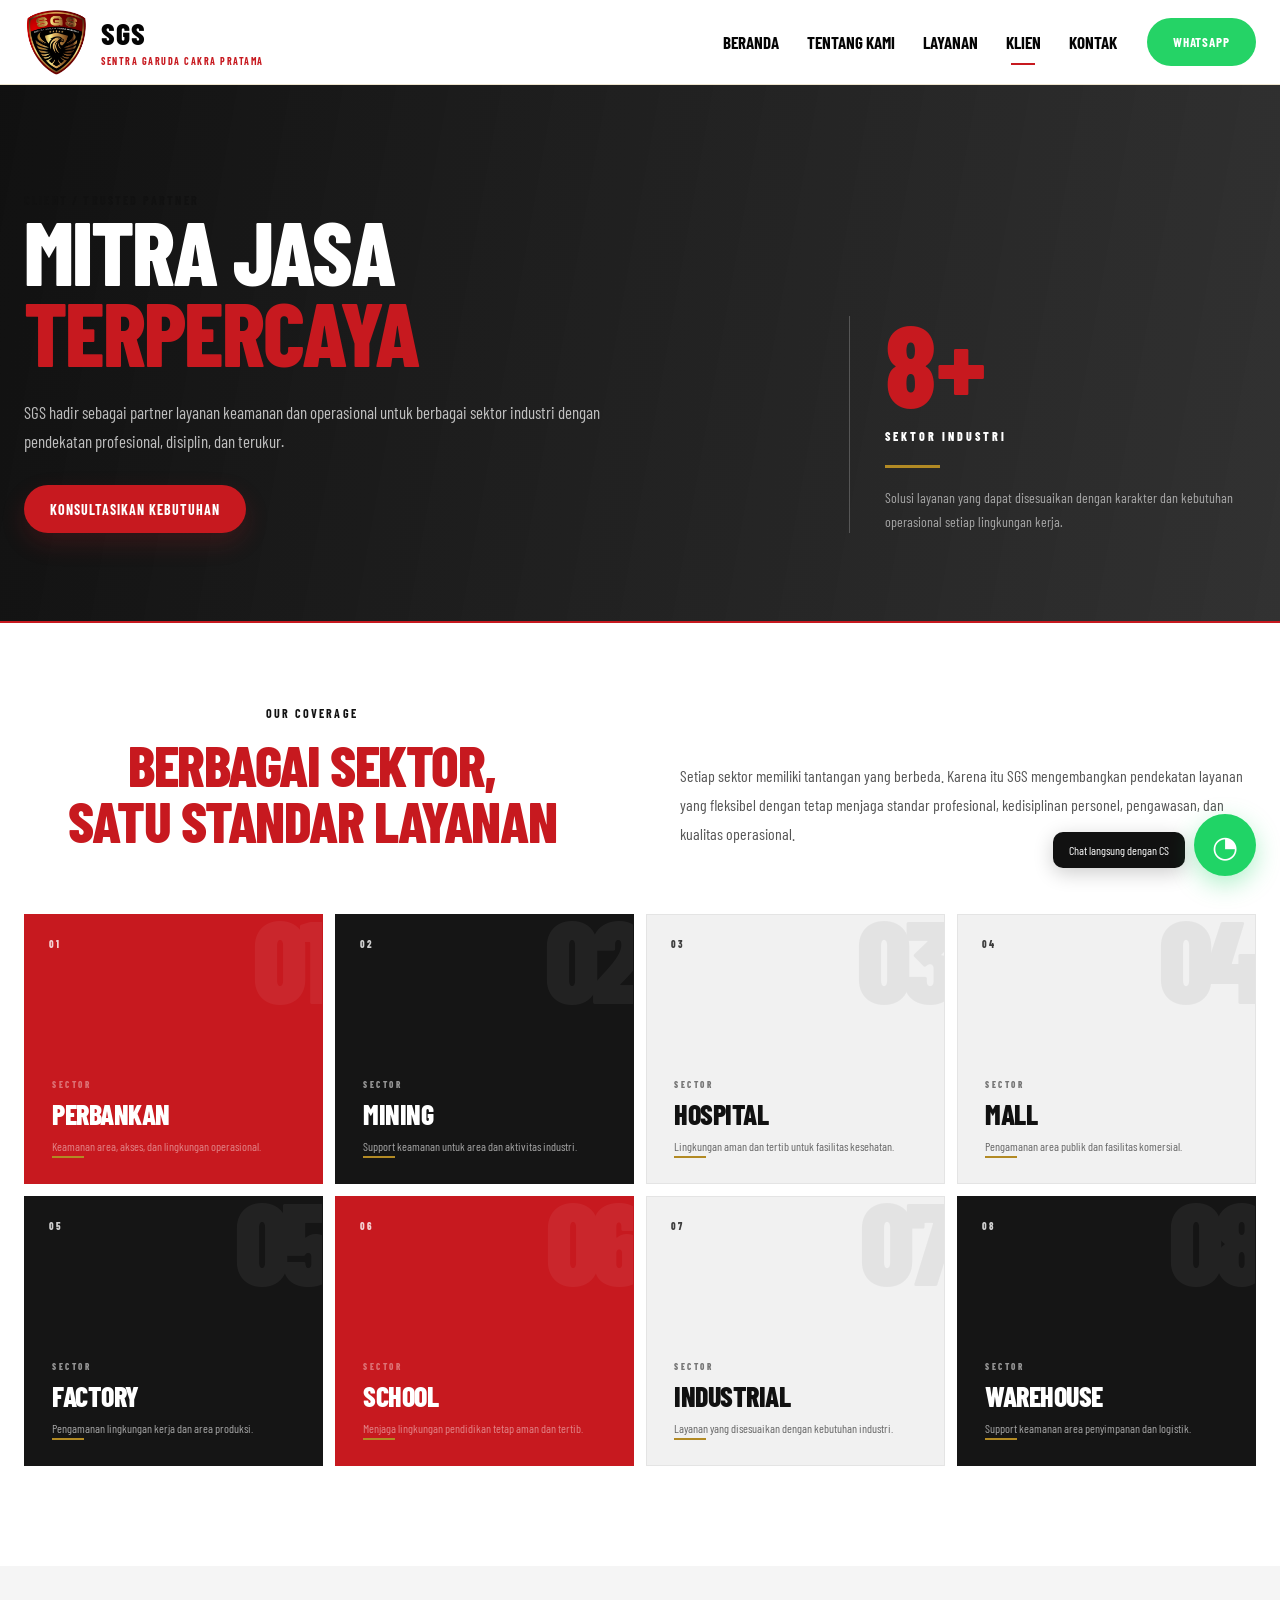
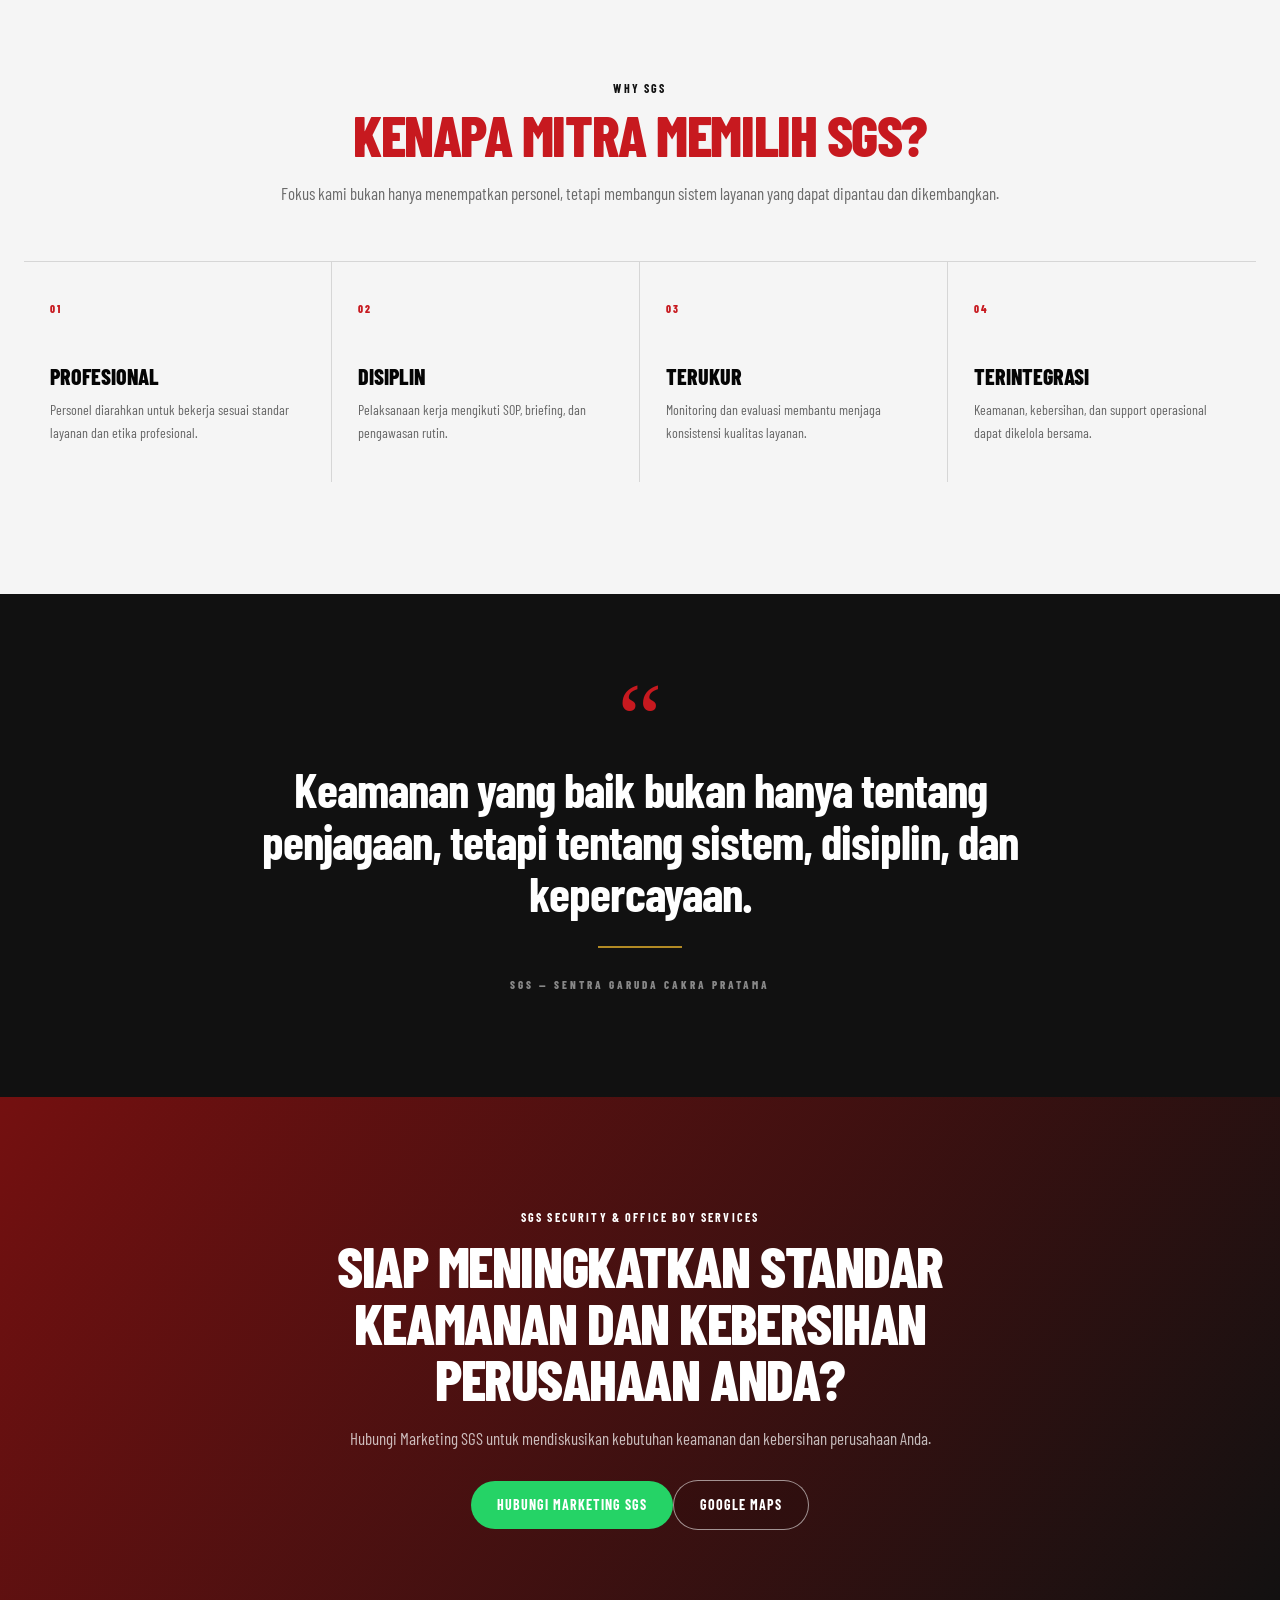
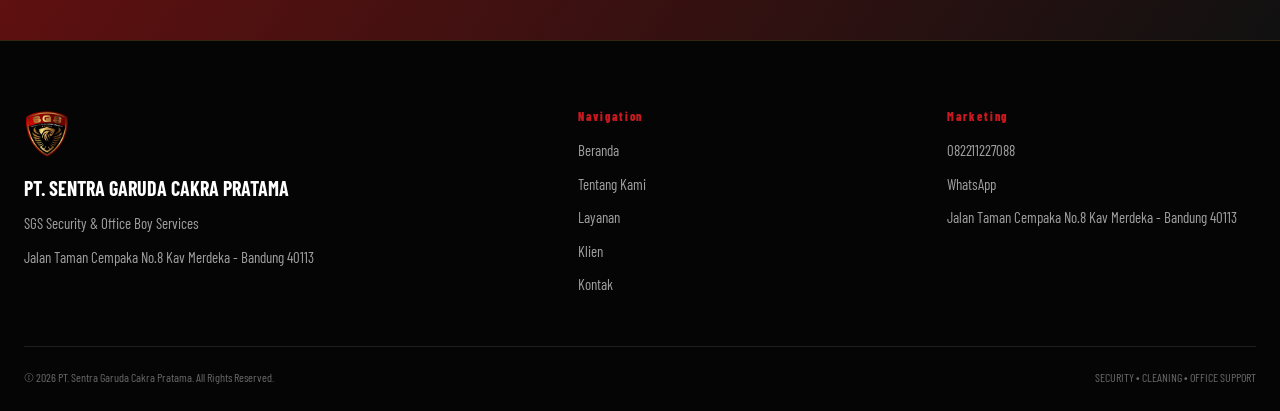
==== commit 3bb5b598: "Fix footer navigation links in klien.html" ====
--- a/klien.html
+++ b/klien.html
@@ -480,7 +480,7 @@
   <div class="container">
     <div class="footer-grid">
       <div class="footer-brand"><img src="assets/images/logo.png" alt="Logo SGS"><strong>PT. SENTRA GARUDA CAKRA PRATAMA</strong><p>SGS Security &amp; Office Boy Services</p><p>Jalan Taman Cempaka No.8 Kav Merdeka - Bandung 40113</p></div>
-      <div><h4>Navigation</h4><a href="index.html">Beranda</a><a href="tentang.html">Tentang Kami</a><a href="layanan.html">Layanan</a><a href="tentang.html#klien">Klien</a><a href="sistem-kinerja.html">Sistem Kinerja</a><a href="kontak.html">Kontak</a></div>
+      <div><h4>Navigation</h4><a href="index.html">Beranda</a><a href="tentang.html">Tentang Kami</a><a href="layanan.html">Layanan</a><a href="tentang.html#klien">Klien</a><a href="kontak.html">Kontak</a></div>
       <div><h4>Marketing</h4><a href="tel:082211227088">082211227088</a><a href="https://wa.me/6282211227088" target="_blank" rel="noopener">WhatsApp</a><p>Jalan Taman Cempaka No.8 Kav Merdeka - Bandung 40113</p></div>
     </div>
     <div class="footer-bottom"><span>© 2026 PT. Sentra Garuda Cakra Pratama. All Rights Reserved.</span><span>SECURITY • CLEANING • OFFICE SUPPORT</span></div>
--- a/style.css
+++ b/style.css
@@ -1,1842 +1,90 @@
 @import url('https://fonts.googleapis.com/css2?family=Barlow+Condensed:wght@400;500;600;700;800&display=swap');
 
-:root{
-  --red:#C7191F; --red-dark:#8F1717; --black:#050505; --dark:#111111;
-  --white:#fff; --light:#F5F5F5; --gray:#6B6B6B; --gold:#B28A24;
-  --line:rgba(5,5,5,.10); --shadow:0 18px 45px rgba(0,0,0,.09);
-  --font:"Barlow Condensed",sans-serif;
-}
+:root{--red:#C7191F;--red-dark:#8F1717;--black:#050505;--dark:#111;--white:#fff;--light:#F5F5F5;--gray:#6B6B6B;--gold:#B28A24;--line:rgba(5,5,5,.10);--shadow:0 18px 45px rgba(0,0,0,.09);--font:"Barlow Condensed",sans-serif}
 *{box-sizing:border-box;margin:0;padding:0}
 html{scroll-behavior:smooth}
 body{font-family:var(--font);font-size:17px;line-height:1.7;color:var(--black);background:#fff;overflow-x:hidden}
-img{display:block;max-width:100%}
-a{color:inherit;text-decoration:none}
-button,input,textarea{font:inherit}
-button{cursor:pointer}
-.container{width:min(1320px,calc(100% - 48px));margin:auto}
-h1,h2,h3,h4{font-weight:800;line-height:.98}
-h2{font-size:clamp(38px,4.5vw,58px);letter-spacing:-.025em}
-.eyebrow{font-size:12px;font-weight:700;letter-spacing:.18em;text-transform:uppercase;color:#111}
-.section{padding:112px 0}
-.section-head{text-align:center;max-width:760px;margin:0 auto 54px}
-.section-head h2{color:var(--red);margin-top:8px}
-.section-head p{margin-top:16px;color:var(--gray)}
+img{display:block;max-width:100%}a{color:inherit;text-decoration:none}button,input,textarea{font:inherit}button{cursor:pointer}.container{width:min(1320px,calc(100% - 48px));margin:auto}
+h1,h2,h3,h4{font-weight:800;line-height:.98}h2{font-size:clamp(38px,4.5vw,58px);letter-spacing:-.025em}.eyebrow{font-size:12px;font-weight:700;letter-spacing:.18em;text-transform:uppercase;color:#111}.section{padding:112px 0}.section-head{text-align:center;max-width:760px;margin:0 auto 54px}.section-head h2{color:var(--red);margin-top:8px}.section-head p{margin-top:16px;color:var(--gray)}
 
-.btn,.btn-wa{display:inline-flex;align-items:center;justify-content:center;gap:9px;min-height:48px;padding:12px 26px;border-radius:999px;font-size:14px;font-weight:700;letter-spacing:.07em;text-transform:uppercase;transition:.3s ease}
-.btn-red{background:var(--red);color:#fff;box-shadow:0 10px 24px rgba(199,25,31,.18)}
-.btn-red:hover{background:var(--red-dark);transform:translateY(-2px)}
-.btn-outline{border:1px solid rgba(255,255,255,.55);color:#fff;background:rgba(0,0,0,.08)}
-.btn-outline:hover{border-color:var(--red);color:var(--red);background:#fff}
-.btn-wa{background:#25D366;color:#fff}
-.btn-wa:hover{background:#128C4A;transform:translateY(-2px)}
+.btn,.btn-wa{display:inline-flex;align-items:center;justify-content:center;gap:9px;min-height:48px;padding:12px 26px;border-radius:999px;font-size:14px;font-weight:700;letter-spacing:.07em;text-transform:uppercase;transition:.3s ease}.btn-red{background:var(--red);color:#fff;box-shadow:0 10px 24px rgba(199,25,31,.18)}.btn-red:hover{background:var(--red-dark);transform:translateY(-2px)}.btn-outline{border:1px solid rgba(255,255,255,.55);color:#fff;background:rgba(0,0,0,.08)}.btn-outline:hover{border-color:var(--red);color:var(--red);background:#fff}.btn-wa{background:#25D366;color:#fff}.btn-wa:hover{background:#128C4A;transform:translateY(-2px)}
 
-.navbar{position:sticky;top:0;z-index:100;background:rgba(255,255,255,.96);backdrop-filter:blur(14px);border-bottom:1px solid rgba(178,138,36,.22)}
-.nav-inner{height:84px;display:flex;align-items:center;gap:30px}
-.brand{display:flex;align-items:center;gap:12px;margin-right:auto}
-.brand img{width:46px;height:46px;object-fit:contain}
-.brand strong{display:block;font-size:21px;letter-spacing:.05em}
-.brand small{display:block;font-size:9px;letter-spacing:.16em;color:var(--red);font-weight:700}
-.nav-links{display:flex;align-items:center;gap:28px;font-size:17px;font-weight:700}
-.nav-links a{position:relative;padding:10px 0}
-.nav-links a:after{content:"";position:absolute;left:50%;bottom:1px;width:0;height:2px;background:var(--red);transform:translateX(-50%);transition:.25s}
-.nav-links a:hover:after,.nav-links a.active:after{width:24px}
-.nav-wa{font-size:13px;white-space:nowrap}
-.menu-toggle{display:none;border:0;background:none;font-size:30px;line-height:1}
-.mobile-drawer{display:none}
+/* NAVBAR / BRAND */
+.navbar{position:sticky;top:0;z-index:100;background:rgba(255,255,255,.96);backdrop-filter:blur(14px);border-bottom:1px solid rgba(178,138,36,.22)}.nav-inner{height:84px;display:flex;align-items:center;gap:30px}.brand{display:flex;align-items:center;gap:12px;margin-right:auto}.brand img{width:65px;height:65px;object-fit:contain}.brand span{display:flex;flex-direction:column;justify-content:center}.brand strong{display:block;font-size:30px;line-height:1;font-weight:800;letter-spacing:1px}.brand small{display:block;margin-top:8px;font-size:10px;line-height:1;font-weight:700;letter-spacing:1.5px;color:var(--red)}.nav-links{display:flex;align-items:center;gap:28px;font-size:17px;font-weight:700}.nav-links a{position:relative;padding:10px 0}.nav-links a:after{content:"";position:absolute;left:50%;bottom:1px;width:0;height:2px;background:var(--red);transform:translateX(-50%);transition:.25s}.nav-links a:hover:after,.nav-links a.active:after{width:24px}.nav-wa{font-size:13px;white-space:nowrap}.menu-toggle{display:none;border:0;background:none;font-size:30px;line-height:1}.mobile-drawer{display:none}
 
-.hero{position:relative;height:clamp(650px,78vh,800px);min-height:620px;color:#fff;overflow:hidden;background:#111}
-.hero-slides,.hero-slide{position:absolute;inset:0}
-.hero-slide{opacity:0;visibility:hidden;transition:opacity .7s ease}
-.hero-slide.active{opacity:1;visibility:visible}
-.hero-slide img{width:100%;height:100%;object-fit:cover;transform:scale(1.02);transition:transform 6s ease}
-.hero-slide.active img{transform:scale(1.08)}
-.hero-slide:after{content:"";position:absolute;inset:0;background:linear-gradient(90deg,rgba(5,5,5,.93) 0%,rgba(10,10,10,.82) 36%,rgba(0,0,0,.32) 72%,rgba(0,0,0,.08))}
-.hero-content{position:relative;z-index:2;height:100%;display:flex;flex-direction:column;align-items:center;justify-content:center;text-align:center;padding:40px 24px}
-.hero-tag{font-size:13px;font-weight:700;letter-spacing:.18em;text-transform:uppercase;color:#fff;margin-bottom:18px}
-.hero h1{font-size:clamp(54px,8vw,100px);max-width:900px;text-transform:uppercase;text-shadow:0 10px 30px rgba(0,0,0,.3)}
-.hero h1 span{color:var(--red)}
-.hero-sub{margin-top:18px;font-size:clamp(17px,2vw,23px);font-weight:600;letter-spacing:.14em;text-transform:uppercase;color:rgba(255,255,255,.88)}
-.hero-actions{display:flex;gap:12px;margin-top:34px}
-.hero-arrow{position:absolute;z-index:5;top:50%;width:48px;height:48px;border-radius:50%;border:1px solid rgba(255,255,255,.38);background:rgba(0,0,0,.22);color:#fff;font-size:23px;transform:translateY(-50%);backdrop-filter:blur(8px)}
-.hero-arrow:hover{background:var(--red);border-color:var(--red)}
-.prev{left:24px}.next{right:24px}
-.hero-dots{position:absolute;z-index:6;left:50%;bottom:28px;transform:translateX(-50%);display:flex;gap:8px}
-.hero-dot{width:34px;height:4px;border:0;border-radius:999px;background:rgba(255,255,255,.4)}
-.hero-dot.active{width:56px;background:var(--red)}
+/* HERO */
+.hero{position:relative;height:clamp(650px,78vh,800px);min-height:620px;color:#fff;overflow:hidden;background:#111}.hero-slides,.hero-slide{position:absolute;inset:0}.hero-slide{opacity:0;visibility:hidden;transition:opacity .7s ease}.hero-slide.active{opacity:1;visibility:visible}.hero-slide img{width:100%;height:100%;object-fit:cover;transform:scale(1.02);transition:transform 6s ease}.hero-slide.active img{transform:scale(1.08)}.hero-slide:after{content:"";position:absolute;inset:0;background:linear-gradient(90deg,rgba(5,5,5,.93) 0%,rgba(10,10,10,.82) 36%,rgba(0,0,0,.32) 72%,rgba(0,0,0,.08))}.hero-content{position:relative;z-index:2;height:100%;display:flex;flex-direction:column;align-items:center;justify-content:center;text-align:center;padding:40px 24px}.hero-tag{font-size:13px;font-weight:700;letter-spacing:.18em;text-transform:uppercase;color:#fff;margin-bottom:18px}.hero h1{font-size:clamp(54px,8vw,100px);max-width:900px;text-transform:uppercase;text-shadow:0 10px 30px rgba(0,0,0,.3)}.hero h1 span{color:var(--red)}.hero-sub{margin-top:18px;font-size:clamp(17px,2vw,23px);font-weight:600;letter-spacing:.14em;text-transform:uppercase;color:rgba(255,255,255,.88)}.hero-actions{display:flex;gap:12px;margin-top:34px}.hero-arrow{position:absolute;z-index:5;top:50%;width:48px;height:48px;border-radius:50%;border:1px solid rgba(255,255,255,.38);background:rgba(0,0,0,.22);color:#fff;font-size:23px;transform:translateY(-50%);backdrop-filter:blur(8px)}.hero-arrow:hover{background:var(--red);border-color:var(--red)}.prev{left:24px}.next{right:24px}.hero-dots{position:absolute;z-index:6;left:50%;bottom:28px;transform:translateX(-50%);display:flex;gap:8px}.hero-dot{width:34px;height:4px;border:0;border-radius:999px;background:rgba(255,255,255,.4)}.hero-dot.active{width:56px;background:var(--red)}
 
-.profile-grid,.partner-grid{display:grid;grid-template-columns:.9fr 1.1fr;gap:80px;align-items:center}
-.media-frame{position:relative}
-.media-frame:before{content:"";position:absolute;top:-20px;left:-20px;width:70%;height:70%;border:1px solid var(--gold);z-index:-1}
-.media-frame img{width:100%;aspect-ratio:4/3;object-fit:cover;box-shadow:var(--shadow)}
-.copy h2{color:var(--red);margin-top:8px}
-.copy p{margin-top:18px;color:#000;max-width:720px}
-.copy p+p{margin-top:12px}
+/* PROFILE */
+.profile-grid,.partner-grid{display:grid;grid-template-columns:.9fr 1.1fr;gap:80px;align-items:center}.media-frame{position:relative}.media-frame:before{content:"";position:absolute;top:-20px;left:-20px;width:70%;height:70%;border:1px solid var(--gold);z-index:-1}.media-frame img{width:100%;aspect-ratio:4/3;object-fit:cover;box-shadow:var(--shadow)}.copy h2{color:var(--red);margin-top:8px}.copy p{margin-top:18px;color:#000;max-width:720px}.copy p+p{margin-top:12px}
 
-.integrated{background:var(--red);color:#fff;padding:88px 0 76px}
-.integrated .section-head h2{color:#fff}
-.integrated .section-head p{color:rgba(255,255,255,.82)}
-.pillars{display:grid;grid-template-columns:repeat(4,1fr);gap:18px}
-.pillar{background:#fff;color:#111;padding:34px 24px;text-align:center;box-shadow:0 20px 45px rgba(0,0,0,.18);border-top:2px solid var(--gold)}
-.pillar .num{font-size:40px;font-weight:800;color:var(--red);line-height:1}
-.pillar h3{font-size:18px;margin-top:13px}
+/* INTEGRATED / SERVICES */
+.integrated{background:var(--red);color:#fff;padding:88px 0 76px}.integrated .section-head h2,.services .section-head h2{color:#fff}.integrated .section-head p{color:rgba(255,255,255,.82)}.pillars{display:grid;grid-template-columns:repeat(4,1fr);gap:18px}.pillar{background:#fff;color:#111;padding:34px 24px;text-align:center;box-shadow:0 20px 45px rgba(0,0,0,.18);border-top:2px solid var(--gold)}.pillar .num{font-size:40px;font-weight:800;color:var(--red);line-height:1}.pillar h3{font-size:18px;margin-top:13px}.services{background:var(--red);color:#fff;padding-top:40px}.services .section-head{text-align:left;margin:0 0 38px}.gold-line{display:block;width:84px;height:2px;background:var(--gold);margin-top:16px}.service-grid{display:grid;grid-template-columns:repeat(6,minmax(0,1fr));gap:18px}.service-card{background:#fff;color:#111;box-shadow:0 12px 28px rgba(0,0,0,.13);transition:.3s ease;min-width:0}.service-card:hover{transform:translateY(-6px);box-shadow:0 22px 42px rgba(0,0,0,.22)}.service-image{height:150px;overflow:hidden;background:#ddd}.service-image img{width:100%;height:100%;object-fit:cover;transition:.45s ease}.service-card:hover .service-image img{transform:scale(1.045)}.service-body{min-height:205px;padding:24px 16px;display:flex;flex-direction:column;align-items:center;text-align:center}.service-body h3{font-size:20px;color:var(--red);text-transform:uppercase}.meta{margin-top:10px;color:var(--gray);font-size:13px}.service-body .btn{margin-top:auto;min-height:38px;padding:8px 18px;font-size:11px}
 
-.services{background:var(--red);color:#fff;padding-top:40px}
-.services .section-head{text-align:left;margin:0 0 38px}
-.services .section-head h2{color:#fff}
-.gold-line{display:block;width:84px;height:2px;background:var(--gold);margin-top:16px}
-.service-grid{display:grid;grid-template-columns:repeat(6,minmax(0,1fr));gap:18px}
-.service-card{background:#fff;color:#111;box-shadow:0 12px 28px rgba(0,0,0,.13);transition:.3s ease;min-width:0}
-.service-card:hover{transform:translateY(-6px);box-shadow:0 22px 42px rgba(0,0,0,.22)}
-.service-image{height:150px;overflow:hidden;background:#ddd}
-.service-image img{width:100%;height:100%;object-fit:cover;transition:.45s ease}
-.service-card:hover .service-image img{transform:scale(1.045)}
-.service-body{min-height:205px;padding:24px 16px;display:flex;flex-direction:column;align-items:center;text-align:center}
-.service-body h3{font-size:20px;color:var(--red);text-transform:uppercase}
-.meta{margin-top:10px;color:var(--gray);font-size:13px}
-.service-body .btn{margin-top:auto;min-height:38px;padding:8px 18px;font-size:11px}
+/* OFFICE */
+.office{padding:112px 0}.office-card{display:grid;grid-template-columns:1.1fr 1fr;background:#fff;border:1px solid var(--line);box-shadow:var(--shadow);overflow:hidden}.office-card img{width:100%;height:100%;min-height:390px;object-fit:cover}.office-copy{padding:52px}.office-copy h2{color:var(--red)}.office-copy p{margin-top:18px;color:#000}.feature-grid{display:grid;grid-template-columns:repeat(3,1fr);gap:18px;margin-top:28px}.feature{padding:24px;border:1px solid var(--line);background:var(--light)}.feature b{display:block;color:var(--red);font-size:18px}.feature span{display:block;margin-top:5px;color:var(--gray)}
 
-.office{padding:112px 0}
-.office-card{display:grid;grid-template-columns:1.1fr 1fr;background:#fff;border:1px solid var(--line);box-shadow:var(--shadow);overflow:hidden}
-.office-card img{width:100%;height:100%;min-height:390px;object-fit:cover}
-.office-copy{padding:52px}
-.office-copy h2{color:var(--red)}
-.office-copy p{margin-top:18px;color:#000}
-.feature-grid{display:grid;grid-template-columns:repeat(3,1fr);gap:18px;margin-top:28px}
-.feature{padding:24px;border:1px solid var(--line);background:var(--light)}
-.feature b{display:block;color:var(--red);font-size:18px}
-.feature span{display:block;margin-top:5px;color:var(--gray)}
+/* TRUST / INDUSTRY */
+.trust{background:var(--light)}.industry-grid{display:grid;grid-template-columns:repeat(5,1fr);gap:14px}.industry{background:#fff;border:1px solid var(--line);padding:24px 14px;text-align:center;font-weight:700;min-height:90px;display:grid;place-items:center}
 
-.trust{background:var(--light)}
-.industry-grid{display:grid;grid-template-columns:repeat(5,1fr);gap:14px}
-.industry{background:#fff;border:1px solid var(--line);padding:24px 14px;text-align:center;font-weight:700;min-height:90px;display:grid;place-items:center}
+/* SYSTEM */
+.system-grid{display:grid;grid-template-columns:1.1fr .9fr;gap:70px;align-items:center}.system-visual{background:#111;color:#fff;padding:42px;min-height:390px;display:grid;place-items:center;position:relative;overflow:hidden}.system-visual:before,.system-visual:after{content:"";position:absolute;border:1px solid rgba(199,25,31,.5);border-radius:50%}.system-visual:before{width:260px;height:260px}.system-visual:after{width:430px;height:430px}.system-core{position:relative;z-index:2;width:150px;height:150px;border-radius:50%;background:var(--red);display:grid;place-items:center;text-align:center;font-weight:800;text-transform:uppercase;box-shadow:0 0 0 14px rgba(199,25,31,.12)}.system-node{position:absolute;z-index:3;background:#fff;color:#111;padding:8px 14px;border-radius:999px;font-size:13px;font-weight:700}.node-a{top:28px;left:28px}.node-b{top:28px;right:28px}.node-c{bottom:28px;left:28px}.node-d{bottom:28px;right:28px}
+.topology{background:#111;color:#fff}.topology .section-head h2{color:#fff}.topology-map{position:relative;min-height:420px;display:grid;place-items:center}.topology-core{width:190px;height:190px;border-radius:50%;border:2px solid var(--red);display:grid;place-items:center;text-align:center;font-weight:800;font-size:22px;background:#171717;z-index:2}.topology-node{position:absolute;width:180px;padding:15px;text-align:center;border:1px solid rgba(255,255,255,.2);background:#171717;font-weight:700}.topology-node:after{content:"";position:absolute;width:1px;height:120px;background:rgba(178,138,36,.55);left:50%;z-index:-1}.t1{top:0;left:50%;transform:translateX(-50%)}.t1:after{top:100%}.t2{left:0;top:50%;transform:translateY(-50%)}.t2:after{left:100%;top:50%;width:160px;height:1px}.t3{right:0;top:50%;transform:translateY(-50%)}.t3:after{right:100%;left:auto;top:50%;width:160px;height:1px}.t4{bottom:0;left:50%;transform:translateX(-50%)}.t4:after{bottom:100%;top:auto}.t5{left:18%;bottom:30px}.t6{right:18%;bottom:30px}
 
-.system-grid{display:grid;grid-template-columns:1.1fr .9fr;gap:70px;align-items:center}
-.system-visual{background:#111;color:#fff;padding:42px;min-height:390px;display:grid;place-items:center;position:relative;overflow:hidden}
-.system-visual:before,.system-visual:after{content:"";position:absolute;border:1px solid rgba(199,25,31,.5);border-radius:50%}
-.system-visual:before{width:260px;height:260px}.system-visual:after{width:430px;height:430px}
-.system-core{position:relative;z-index:2;width:150px;height:150px;border-radius:50%;background:var(--red);display:grid;place-items:center;text-align:center;font-weight:800;text-transform:uppercase;box-shadow:0 0 0 14px rgba(199,25,31,.12)}
-.system-node{position:absolute;z-index:3;background:#fff;color:#111;padding:8px 14px;border-radius:999px;font-size:13px;font-weight:700}
-.node-a{top:28px;left:28px}.node-b{top:28px;right:28px}.node-c{bottom:28px;left:28px}.node-d{bottom:28px;right:28px}
+/* NETWORK TOPOLOGY */
+.network-topology{position:relative;display:block;width:100%;padding:90px 0 110px;background:#fff;overflow:hidden}.network-heading{position:relative;text-align:center;margin-bottom:70px}.network-heading span{display:block;margin-bottom:10px;font-size:13px;font-weight:700;letter-spacing:4px;text-transform:uppercase;color:#777}.network-heading h2{margin:0;font-size:42px;line-height:1.15;font-weight:800;letter-spacing:-1px;color:#111}.topology-wrapper{position:relative;width:100%;max-width:1050px;height:720px;margin:0 auto}.topology-item{position:absolute;width:220px;text-align:center;z-index:5}.topology-logo{position:relative;width:180px;height:140px;margin:0 auto 15px;display:flex;align-items:center;justify-content:center;background:#fff;transition:transform .45s ease,box-shadow .45s ease}.topology-logo img{display:block;max-width:150px;max-height:120px;width:auto;height:auto;object-fit:contain;filter:grayscale(100%);opacity:.65;transition:filter .45s ease,opacity .45s ease,transform .45s ease}.topology-item:hover .topology-logo{transform:translateY(-8px)}.topology-item:hover .topology-logo img{filter:grayscale(0%);opacity:1;transform:scale(1.08)}.topology-item h4,.topology-item strong{display:block;width:100%;margin:0;font-size:12px;line-height:1.4;font-weight:700;letter-spacing:.5px;color:#555;text-align:center;transition:color .3s ease}.topology-item:hover h4,.topology-item:hover strong{color:#111}.topology-center{position:absolute;left:50%;top:50%;width:190px;height:190px;transform:translate(-50%,-50%);display:flex;align-items:center;justify-content:center;border:1px solid #ddd;border-radius:50%;background:#fff;z-index:10}.topology-center:before{content:"";position:absolute;width:160px;height:160px;border:1px solid #e21c2a;border-radius:50%;transition:transform .5s ease}.topology-center:hover:before{transform:scale(1.08)}.topology-center:after{display:none}.topology-center-inner{position:relative;z-index:2;text-align:center}.topology-center-inner span{display:block;margin-bottom:5px;font-size:18px;font-weight:800;color:#111}.topology-center-inner strong{display:block;font-size:16px;font-weight:800;letter-spacing:.5px;color:#111}.network-center{position:relative;width:135px;height:135px;display:flex;align-items:center;justify-content:center;z-index:20}.network-center img{width:110px;height:auto;max-width:110px;max-height:110px;object-fit:contain;display:block;margin:0}.topology-item-1{top:20px;left:80px}.topology-item-2{top:20px;right:80px}.topology-item-3{top:270px;left:0}.topology-item-4{top:270px;right:0}.topology-item-5{bottom:10px;left:80px}.topology-item-6{bottom:10px;right:80px}.topology-line{position:absolute;background:#ddd;z-index:1}.line-top{width:1px;height:120px;top:140px;left:50%;transform:translateX(-50%)}.line-bottom{width:1px;height:120px;bottom:130px;left:50%;transform:translateX(-50%)}.line-left-top{width:250px;height:1px;top:350px;left:190px}.line-right-top{width:250px;height:1px;top:350px;right:190px}.line-left-bottom{width:190px;height:1px;top:475px;left:260px;transform:rotate(-25deg);transform-origin:left center}.line-right-bottom{width:190px;height:1px;top:475px;right:260px;transform:rotate(25deg);transform-origin:right center}.topology-line:after{content:"";position:absolute;width:7px;height:7px;border-radius:50%;background:#e21c2a;top:50%;left:50%;transform:translate(-50%,-50%)}
 
-.topology{background:#111;color:#fff}
-.topology .section-head h2{color:#fff}
-.topology-map{position:relative;min-height:420px;display:grid;place-items:center}
-.topology-core{width:190px;height:190px;border-radius:50%;border:2px solid var(--red);display:grid;place-items:center;text-align:center;font-weight:800;font-size:22px;background:#171717;z-index:2}
-.topology-node{position:absolute;width:180px;padding:15px;text-align:center;border:1px solid rgba(255,255,255,.2);background:#171717;font-weight:700}
-.topology-node:after{content:"";position:absolute;width:1px;height:120px;background:rgba(178,138,36,.55);left:50%;z-index:-1}
-.t1{top:0;left:50%;transform:translateX(-50%)} .t1:after{top:100%}
-.t2{left:0;top:50%;transform:translateY(-50%)} .t2:after{left:100%;top:50%;width:160px;height:1px}
-.t3{right:0;top:50%;transform:translateY(-50%)} .t3:after{right:100%;left:auto;top:50%;width:160px;height:1px}
-.t4{bottom:0;left:50%;transform:translateX(-50%)} .t4:after{bottom:100%;top:auto}
-.t5{left:18%;bottom:30px}.t6{right:18%;bottom:30px}
+/* WHY / PERFORMANCE */
+.why-grid{display:grid;grid-template-columns:repeat(3,1fr);gap:16px}.why-card{padding:28px 20px;border:1px solid var(--line);background:#fff;box-shadow:0 10px 30px rgba(0,0,0,.05)}.why-card .num{font-size:42px;color:var(--red);font-weight:800}.why-card h3{font-size:19px;margin-top:12px}.why-card p{margin-top:9px;color:var(--gray);font-size:15px}.performance{background:var(--light)}.timeline{display:grid;grid-template-columns:repeat(5,1fr);position:relative;gap:18px}.timeline:before{content:"";position:absolute;top:38px;left:7%;right:7%;height:2px;background:var(--gold)}.step{position:relative;text-align:center}.step-num{width:76px;height:76px;border-radius:50%;background:var(--red);color:#fff;margin:0 auto 22px;display:grid;place-items:center;font-size:27px;font-weight:800;border:7px solid var(--light);position:relative;z-index:2}.step h3{font-size:18px}.step p{margin-top:7px;color:var(--gray);font-size:15px}
 
-.why-grid{display:grid;grid-template-columns:repeat(3,1fr);gap:16px}
-.why-card{padding:28px 20px;border:1px solid var(--line);background:#fff;box-shadow:0 10px 30px rgba(0,0,0,.05)}
-.why-card .num{font-size:42px;color:var(--red);font-weight:800}
-.why-card h3{font-size:19px;margin-top:12px}
-.why-card p{margin-top:9px;color:var(--gray);font-size:15px}
+/* CONTACT */
+.contact{background:#fff}.contact-grid{display:grid;grid-template-columns:.85fr 1.15fr;gap:70px;align-items:start}.contact-card{background:#111;color:#fff;padding:42px;box-shadow:var(--shadow)}.contact-card h2{color:#fff}.contact-card h2 span{color:var(--red)}.contact-item{margin-top:28px}.contact-item b{display:block;color:#fff;font-size:13px;letter-spacing:.14em}.contact-item span{display:block;margin-top:4px;color:rgba(255,255,255,.72)}.contact-actions{display:flex;gap:10px;flex-wrap:wrap;margin-top:28px}.form{padding:8px 0}.field{margin-bottom:18px}.field label{display:block;font-weight:700;margin-bottom:6px}.field input,.field textarea{width:100%;border:1px solid #ccc;padding:13px 15px;border-radius:12px;outline:0}.field input:focus,.field textarea:focus{border-color:var(--red);box-shadow:0 0 0 3px rgba(199,25,31,.08)}.field textarea{min-height:130px;resize:vertical}.form-error{color:var(--red);font-size:14px;margin-top:6px;display:none}.form-status{margin-top:12px;font-weight:600;display:none}.map-wrap{height:380px;border-top:1px solid var(--line)}.map-wrap iframe{width:100%;height:100%;border:0}
 
-.performance{background:var(--light)}
-.timeline{display:grid;grid-template-columns:repeat(5,1fr);position:relative;gap:18px}
-.timeline:before{content:"";position:absolute;top:38px;left:7%;right:7%;height:2px;background:var(--gold)}
-.step{position:relative;text-align:center}
-.step-num{width:76px;height:76px;border-radius:50%;background:var(--red);color:#fff;margin:0 auto 22px;display:grid;place-items:center;font-size:27px;font-weight:800;border:7px solid var(--light);position:relative;z-index:2}
-.step h3{font-size:18px}.step p{margin-top:7px;color:var(--gray);font-size:15px}
+/* CTA / FOOTER */
+.cta{background:linear-gradient(125deg,#741010,#111);color:#fff;text-align:center;padding:110px 0;position:relative;overflow:hidden}.cta h2{max-width:820px;margin:10px auto 18px}.cta p{max-width:650px;margin:auto;color:rgba(255,255,255,.72)}.cta .btn-wa{margin-top:28px}.footer{background:#050505;color:#fff;padding:70px 0 24px;border-top:1px solid rgba(178,138,36,.25)}.footer-grid{display:grid;grid-template-columns:1.6fr 1fr 1fr;gap:60px;padding-bottom:40px;border-bottom:1px solid rgba(255,255,255,.1)}.footer-brand img{width:46px}.footer-brand strong{display:block;margin-top:14px;font-size:20px}.footer-brand p{margin-top:6px;color:rgba(255,255,255,.5)}.footer h4{font-size:12px;letter-spacing:.16em;color:var(--red);margin-bottom:15px}.footer a,.footer p{display:block;color:rgba(255,255,255,.62);font-size:15px;margin-bottom:8px}.footer a:hover{color:#fff}.footer-bottom{display:flex;justify-content:space-between;gap:20px;padding-top:20px;color:rgba(255,255,255,.4);font-size:12px}
 
-.contact{background:#fff}
-.contact-grid{display:grid;grid-template-columns:.85fr 1.15fr;gap:70px;align-items:start}
-.contact-card{background:#111;color:#fff;padding:42px;box-shadow:var(--shadow)}
-.contact-card h2{color:#fff}.contact-card h2 span{color:var(--red)}
-.contact-item{margin-top:28px}.contact-item b{display:block;color:#fff;font-size:13px;letter-spacing:.14em}.contact-item span{display:block;margin-top:4px;color:rgba(255,255,255,.72)}
-.contact-actions{display:flex;gap:10px;flex-wrap:wrap;margin-top:28px}
-.form{padding:8px 0}.field{margin-bottom:18px}.field label{display:block;font-weight:700;margin-bottom:6px}.field input,.field textarea{width:100%;border:1px solid #ccc;padding:13px 15px;border-radius:12px;outline:0}.field input:focus,.field textarea:focus{border-color:var(--red);box-shadow:0 0 0 3px rgba(199,25,31,.08)}.field textarea{min-height:130px;resize:vertical}.form-error{color:var(--red);font-size:14px;margin-top:6px;display:none}.form-status{margin-top:12px;font-weight:600;display:none}
+/* PAGE HERO */
+.page-hero{background:linear-gradient(110deg,#080808 0%,#161616 60%,#651015 100%);color:#fff;padding:105px 0 92px;border-bottom:2px solid var(--red)}.page-hero h1{font-size:clamp(52px,7vw,86px);margin-top:8px;text-transform:uppercase}.page-hero h1 span{color:var(--red)}.page-hero p{max-width:680px;margin-top:18px;color:rgba(255,255,255,.72);font-size:18px}.services-page{padding:88px 0}.services-page .service-grid{margin-bottom:0}
 
-.map-wrap{height:380px;border-top:1px solid var(--line)}.map-wrap iframe{width:100%;height:100%;border:0}
+/* CLIENT PAGE */
+.client-hero{padding:105px 0 88px;background:linear-gradient(100deg,rgba(7,7,7,.96),rgba(16,16,16,.86)),url("assets/images/reference-3.jpg") center/cover;color:#fff}.client-hero-grid{display:grid;grid-template-columns:1.3fr .7fr;gap:70px;align-items:end}.client-hero h1{margin:0;font-size:clamp(58px,7vw,100px);line-height:.9;letter-spacing:-2px}.client-hero h1 span{color:var(--red)}.client-hero p{max-width:620px;margin:26px 0 30px;color:rgba(255,255,255,.72);font-size:17px;line-height:1.7}.client-hero-stat{padding-left:35px;border-left:1px solid rgba(255,255,255,.22)}.stat-big{font-size:clamp(80px,9vw,130px);line-height:.8;font-weight:800;color:var(--red)}.stat-label{margin-top:18px;font-size:12px;font-weight:800;letter-spacing:3px}.stat-rule{width:55px;height:3px;margin:18px 0;background:var(--gold)}.client-hero-stat p{margin:0;color:rgba(255,255,255,.58);font-size:14px;line-height:1.7}.client-intro{padding:80px 0 55px;background:#fff}.client-intro-grid{display:grid;grid-template-columns:1fr 1fr;gap:80px;align-items:end}.client-intro .section-head{margin:0}.client-intro h2{margin:12px 0 0}.client-intro h2 span{color:var(--red)}.client-intro-copy{max-width:600px}.client-intro-copy p{margin:0;color:#555;font-size:16px;line-height:1.8}
 
-.cta{background:linear-gradient(125deg,#741010,#111);color:#fff;text-align:center;padding:110px 0;position:relative;overflow:hidden}
-.cta h2{max-width:820px;margin:10px auto 18px}.cta p{max-width:650px;margin:auto;color:rgba(255,255,255,.72)}
-.cta .btn-wa{margin-top:28px}
+.client-sectors{padding:10px 0 100px;background:#fff}.sector-mosaic{display:grid;grid-template-columns:repeat(4,minmax(0,1fr));grid-auto-rows:255px;gap:14px}.sector-feature{position:relative;grid-column:span 2;grid-row:span 2;overflow:hidden;min-height:0;background:#111}.sector-feature.small{grid-column:span 2;grid-row:span 1}.sector-bg{position:absolute;inset:0;background-position:center;background-repeat:no-repeat;background-size:cover;transition:transform .6s ease}.sector-feature:hover .sector-bg{transform:scale(1.045)}.sector-overlay{position:absolute;inset:0;background:linear-gradient(to bottom,rgba(0,0,0,.02) 15%,rgba(0,0,0,.10) 45%,rgba(0,0,0,.82) 100%)}.sector-content{position:absolute;z-index:2;left:30px;right:30px;bottom:28px;color:#fff}.sector-content span{display:block;margin-bottom:8px;color:var(--gold);font-size:10px;font-weight:800;letter-spacing:2px}.sector-content h3{margin:0 0 6px;color:#fff;font-size:clamp(28px,3vw,40px);line-height:.95}.sector-content p{max-width:430px;margin:0;color:rgba(255,255,255,.72);font-size:13px;line-height:1.6}.sector-card{position:relative;display:flex;flex-direction:column;justify-content:flex-end;padding:25px;min-height:0;overflow:hidden;background:#f2f2f2;border:1px solid #e5e5e5;transition:transform .3s ease,background .3s ease}.sector-card:hover{transform:translateY(-4px);background:#e9e9e9}.sector-card.dark{background:#151515;border-color:#151515;color:#fff}.sector-card.dark:hover{background:#202020}.sector-card.accent{background:var(--red);border-color:var(--red);color:#fff}.sector-number{position:absolute;top:20px;left:22px;color:var(--red);font-size:10px;font-weight:800;letter-spacing:2px}.sector-card.dark .sector-number,.sector-card.accent .sector-number{color:var(--gold)}.sector-icon{position:absolute;top:20px;right:20px;margin:0;color:#111;font-size:27px;line-height:1;font-weight:300}.sector-card.dark .sector-icon,.sector-card.accent .sector-icon{color:#fff}.sector-card h3{margin:0 0 7px;font-size:23px;line-height:1}.sector-card p{max-width:240px;margin:0;font-size:12px;line-height:1.6;opacity:.65}
 
-.footer{background:#050505;color:#fff;padding:70px 0 24px;border-top:1px solid rgba(178,138,36,.25)}
-.footer-grid{display:grid;grid-template-columns:1.6fr 1fr 1fr;gap:60px;padding-bottom:40px;border-bottom:1px solid rgba(255,255,255,.1)}
-.footer-brand img{width:46px}.footer-brand strong{display:block;margin-top:14px;font-size:20px}.footer-brand p{margin-top:6px;color:rgba(255,255,255,.5)}
-.footer h4{font-size:12px;letter-spacing:.16em;color:var(--red);margin-bottom:15px}.footer a,.footer p{display:block;color:rgba(255,255,255,.62);font-size:15px;margin-bottom:8px}.footer a:hover{color:#fff}
-.footer-bottom{display:flex;justify-content:space-between;gap:20px;padding-top:20px;color:rgba(255,255,255,.4);font-size:12px}
+/* Typographic sectors */
+.client-sectors .sector-mosaic{width:100%;display:grid;grid-template-columns:repeat(4,minmax(0,1fr));grid-auto-rows:270px;gap:12px}.sector-type-card{position:relative;display:flex;flex-direction:column;justify-content:flex-end;min-width:0;min-height:0;padding:27px;overflow:hidden;border:1px solid transparent;transition:transform .35s ease,box-shadow .35s ease,background .35s ease}.sector-type-card:hover{transform:translateY(-5px);box-shadow:0 16px 35px rgba(0,0,0,.12)}.sector-red{background:var(--red);color:#fff;border-color:var(--red)}.sector-red:hover{background:#b71919}.sector-dark{background:#151515;color:#fff;border-color:#151515}.sector-dark:hover{background:#202020}.sector-light{background:#f1f1f1;color:#111;border-color:#e4e4e4}.sector-light:hover{background:#e8e8e8}.sector-index{position:absolute;top:21px;left:24px;font-size:10px;font-weight:800;letter-spacing:2px;opacity:.8}.sector-symbol{position:absolute;top:-17px;right:-5px;font-size:118px;line-height:1;font-weight:900;letter-spacing:-8px;opacity:.055;pointer-events:none;transition:transform .4s ease,opacity .4s ease}.sector-type-card:hover .sector-symbol{transform:translateY(5px);opacity:.10}.sector-card-content{position:relative;z-index:2}.sector-card-content small{display:block;margin-bottom:9px;font-size:9px;font-weight:800;letter-spacing:2.5px;opacity:.55}.sector-card-content h3{margin:0 0 9px;font-size:28px;line-height:.95;letter-spacing:-.5px;font-weight:800}.sector-card-content p{max-width:235px;margin:0;font-size:12px;line-height:1.6;opacity:.62}.sector-red .sector-card-content small{color:rgba(255,255,255,.7)}.sector-red .sector-card-content p{color:rgba(255,255,255,.75)}.sector-type-card:after{content:"";position:absolute;left:27px;bottom:25px;width:32px;height:2px;background:var(--gold);transition:width .35s ease}.sector-type-card:hover:after{width:55px}
 
-.wa-float{position:fixed;right:22px;bottom:22px;z-index:90;width:60px;height:60px;border-radius:50%;background:#25D366;color:#fff;display:grid;place-items:center;box-shadow:0 10px 28px rgba(37,211,102,.35);font-size:27px;transition:.3s}
-.wa-float:hover{transform:translateY(-3px) scale(1.03);background:#128C4A}
-.wa-label{position:fixed;right:94px;bottom:31px;background:#111;color:#fff;padding:8px 13px;border-radius:10px;font-size:13px;box-shadow:0 8px 24px rgba(0,0,0,.2)}
+.client-capability{background:#f5f5f5}.capability-row{display:grid;grid-template-columns:repeat(4,1fr);border-top:1px solid #d6d6d6}.capability-row article{min-height:220px;padding:30px 26px;border-right:1px solid #d6d6d6}.capability-row article:last-child{border-right:0}.capability-row span{color:var(--red);font-size:11px;font-weight:800;letter-spacing:2px}.capability-row h3{margin:45px 0 10px;font-size:22px}.capability-row p{margin:0;color:#666;font-size:14px;line-height:1.65}.client-quote{padding:100px 0;background:#111;color:#fff;text-align:center}.quote-mark{color:var(--red);font-family:Georgia,serif;font-size:100px;line-height:.5}.client-quote p{max-width:850px;margin:20px auto 26px;font-size:clamp(27px,4vw,48px);font-weight:700;line-height:1.08;letter-spacing:-1px}.client-quote .gold-line{margin:0 auto 20px}.client-quote span{color:rgba(255,255,255,.5);font-size:11px;font-weight:800;letter-spacing:3px}
 
+/* ANIMATION */
 .reveal{opacity:0;transform:translateY(20px);transition:.7s ease}.reveal.visible{opacity:1;transform:none}
 
-@media(max-width:1199px){
-  .nav-links{gap:18px}.service-grid{grid-template-columns:repeat(3,1fr)}
-  .industry-grid{grid-template-columns:repeat(3,1fr)}.why-grid{grid-template-columns:repeat(3,1fr)}
-  .pillars{grid-template-columns:repeat(2,1fr)}
-}
+/* WHATSAPP — one canonical definition */
+.wa-float{position:fixed;right:24px;bottom:24px;z-index:9999;width:62px;height:62px;border-radius:50%;background:#20d466;color:#fff;display:flex;align-items:center;justify-content:center;text-decoration:none;font-size:30px;box-shadow:0 8px 25px rgba(32,212,102,.35);transition:transform .3s ease,background .3s ease}.wa-float:hover{transform:translateY(-3px) scale(1.03);background:#128C4A}.wa-label{position:fixed;right:95px;bottom:32px;z-index:9998;display:block;background:#111;color:#fff;padding:12px 16px;border-radius:10px;font-size:12px;line-height:1;white-space:nowrap;box-shadow:0 5px 20px rgba(0,0,0,.2)}
+
+/* =========================================================
+   RESPONSIVE
+   ========================================================= */
+@media(max-width:1199px){.nav-links{gap:18px}.service-grid{grid-template-columns:repeat(3,1fr)}.industry-grid{grid-template-columns:repeat(3,1fr)}.why-grid{grid-template-columns:repeat(3,1fr)}.pillars{grid-template-columns:repeat(2,1fr)}}
+
+@media(max-width:1000px){.client-hero-grid{grid-template-columns:1fr;gap:45px}.client-hero-stat{padding-top:30px;padding-left:0;border-top:1px solid rgba(255,255,255,.2);border-left:0}.client-intro-grid{grid-template-columns:1fr;gap:30px}.client-sectors .sector-mosaic{grid-template-columns:repeat(2,minmax(0,1fr));grid-auto-rows:240px}.sector-feature{grid-column:span 2;grid-row:span 2}.sector-feature.small{grid-column:span 2;grid-row:span 1}.capability-row{grid-template-columns:repeat(2,1fr)}.capability-row article:nth-child(2){border-right:0}.capability-row article:nth-child(-n+2){border-bottom:1px solid #d6d6d6}}
+
 @media(max-width:767px){
   body{font-size:16px}.container{width:min(100% - 32px,1320px)}.section{padding:78px 0}
-  .nav-inner{height:74px}.nav-links,.nav-wa{display:none}.menu-toggle{display:block}
-  .mobile-drawer{position:fixed;inset:74px 0 auto 0;background:#fff;display:flex;flex-direction:column;padding:24px 20px;gap:6px;transform:translateY(-130%);transition:.35s;box-shadow:0 20px 40px rgba(0,0,0,.14);z-index:99}
-  .mobile-drawer.open{transform:none}.mobile-drawer a{padding:15px;border-bottom:1px solid var(--line);font-size:19px;font-weight:700}
-  .mobile-drawer .btn-wa{margin-top:12px}
-  .hero{height:680px;min-height:0}.hero-slide:after{background:linear-gradient(180deg,rgba(5,5,5,.35),rgba(5,5,5,.92) 80%)}
-  .hero-content{justify-content:flex-end;padding-bottom:74px}.hero h1{font-size:clamp(48px,14vw,68px)}.hero-sub{font-size:13px}.hero-actions{width:100%;flex-direction:column}
-  .hero-actions .btn{width:100%}.hero-arrow{width:40px;height:40px}.prev{left:10px}.next{right:10px}
-  .profile-grid,.partner-grid,.system-grid,.contact-grid{grid-template-columns:1fr;gap:44px}
-  .pillars,.service-grid,.feature-grid,.why-grid{grid-template-columns:1fr}.service-grid{gap:18px}.service-image{height:200px}
-  .office-card{grid-template-columns:1fr}.office-card img{min-height:250px}.office-copy{padding:30px 22px}
-  .industry-grid{grid-template-columns:repeat(2,1fr)}.industry{min-height:78px}
+  .nav-inner{height:74px}.nav-links,.nav-wa{display:none}.menu-toggle{display:block}.mobile-drawer{position:fixed;inset:74px 0 auto 0;background:#fff;display:flex;flex-direction:column;padding:24px 20px;gap:6px;transform:translateY(-130%);transition:.35s;box-shadow:0 20px 40px rgba(0,0,0,.14);z-index:99}.mobile-drawer.open{transform:none}.mobile-drawer a{padding:15px;border-bottom:1px solid var(--line);font-size:19px;font-weight:700}.mobile-drawer .btn-wa{margin-top:12px}
+  .brand{gap:10px}.brand img{width:58px;height:58px}.brand strong{font-size:27px}.brand small{font-size:8px;letter-spacing:1.2px;margin-top:7px}
+  .hero{height:680px;min-height:0}.hero-slide:after{background:linear-gradient(180deg,rgba(5,5,5,.35),rgba(5,5,5,.92) 80%)}.hero-content{justify-content:flex-end;padding-bottom:74px}.hero h1{font-size:clamp(48px,14vw,68px)}.hero-sub{font-size:13px}.hero-actions{width:100%;flex-direction:column}.hero-actions .btn{width:100%}.hero-arrow{width:40px;height:40px}.prev{left:10px}.next{right:10px}
+  .profile-grid,.partner-grid,.system-grid,.contact-grid{grid-template-columns:1fr;gap:44px}.pillars,.service-grid,.feature-grid,.why-grid{grid-template-columns:1fr}.service-grid{gap:18px}.service-image{height:200px}.office-card{grid-template-columns:1fr}.office-card img{min-height:250px}.office-copy{padding:30px 22px}.industry-grid{grid-template-columns:repeat(2,1fr)}.industry{min-height:78px}
   .system-visual{min-height:330px;padding:20px}.node-a{top:15px;left:15px}.node-b{top:15px;right:15px}.node-c{bottom:15px;left:15px}.node-d{bottom:15px;right:15px}
   .timeline{grid-template-columns:1fr;gap:24px}.timeline:before{top:38px;bottom:38px;left:38px;width:2px;height:auto;right:auto}.step{display:grid;grid-template-columns:76px 1fr;gap:16px;text-align:left;align-items:center}.step-num{margin:0}.step p{grid-column:2}
   .contact-card{padding:30px 22px}.map-wrap{height:320px}.footer-grid{grid-template-columns:1fr;gap:35px}.footer-bottom{flex-direction:column}
-  .wa-label{display:none}.wa-float{right:16px;bottom:16px}
+  .page-hero{padding:76px 0 65px}.page-hero h1{font-size:48px}.services-page{padding:65px 0}
+  .client-hero{padding:70px 0 60px}.client-hero h1{font-size:50px;letter-spacing:-1px}.client-hero p{font-size:15px}.client-intro{padding:60px 0 40px}.client-intro-copy p{font-size:14px}.client-sectors{padding:10px 0 70px}.client-sectors .sector-mosaic{grid-template-columns:1fr;grid-auto-rows:220px;gap:10px}.sector-feature,.sector-feature.small{grid-column:auto;grid-row:auto;min-height:300px}.sector-card{min-height:210px}.sector-content{left:22px;right:22px;bottom:22px}.sector-content h3{font-size:30px}.sector-content p{font-size:12px}.sector-type-card{padding:24px;min-height:220px}.sector-symbol{font-size:95px}.sector-card-content h3{font-size:26px}
+  .capability-row{grid-template-columns:1fr}.capability-row article{min-height:auto;padding:25px;border-right:0!important;border-bottom:1px solid #d6d6d6!important}.capability-row article:last-child{border-bottom:0!important}.client-quote{padding:75px 0}
+  /* WhatsApp bubble remains visible on mobile */
+  .wa-float{right:18px;bottom:20px;width:58px;height:58px;font-size:27px}.wa-label{display:block!important;right:86px;bottom:28px;padding:11px 13px;font-size:11px;border-radius:9px;white-space:nowrap}
+  /* Network topology mobile */
+  .network-topology{width:100%;padding:55px 15px 70px!important;overflow:hidden;background:#fff}.network-topology .container{width:100%;max-width:100%;padding:0}.network-heading{text-align:center;margin-bottom:40px}.network-heading span{display:block;font-size:11px;font-weight:700;letter-spacing:3px;margin-bottom:8px}.network-heading h2{font-size:28px;line-height:1.1;margin:0}.topology-wrapper{position:relative!important;width:100%!important;height:auto!important;min-height:0!important;display:grid!important;grid-template-columns:1fr 1fr!important;grid-template-areas:"top-left top-right" "center center" "middle-left middle-right" "bottom-left bottom-right";gap:35px 12px!important;padding:0!important;margin:0 auto!important;overflow:visible!important}.topology-line{display:none!important}.topology-item{position:relative!important;left:auto!important;right:auto!important;top:auto!important;bottom:auto!important;transform:none!important;width:100%!important;max-width:170px!important;height:auto!important;margin:0 auto!important;display:flex!important;flex-direction:column!important;align-items:center!important;justify-content:flex-start!important;text-align:center!important;z-index:2}.topology-item-1{grid-area:top-left}.topology-item-2{grid-area:top-right}.topology-item-3{grid-area:middle-left}.topology-item-4{grid-area:middle-right}.topology-item-5{grid-area:bottom-left}.topology-item-6{grid-area:bottom-right}.topology-logo{width:145px!important;height:115px!important;display:flex!important;align-items:center!important;justify-content:center!important;margin:0 auto 12px!important;overflow:hidden}.topology-logo img{position:relative!important;width:auto!important;height:auto!important;max-width:140px!important;max-height:105px!important;object-fit:contain!important;margin:0 auto!important;display:block!important;transform:none!important}.topology-item h4,.topology-item strong{display:block;width:100%;font-size:10px;line-height:1.4;font-weight:700;text-transform:uppercase;text-align:center}.topology-center{grid-area:center;position:relative!important;left:auto!important;right:auto!important;top:auto!important;bottom:auto!important;transform:none!important;width:245px!important;height:245px!important;margin:25px auto!important;border-radius:50%;display:flex!important;align-items:center!important;justify-content:center!important;background:#fff;border:1px solid #ddd;z-index:10}.topology-center:before{content:"";position:absolute;width:205px;height:205px;border-radius:50%;border:1px solid #e51c2a}.topology-center:after{content:"";display:block;position:absolute;width:175px;height:175px;border-radius:50%;border:1px solid #e51c2a}.network-center{position:relative;width:135px!important;height:135px!important;display:flex!important;align-items:center!important;justify-content:center!important;z-index:20}.network-center img{width:110px!important;height:auto!important;max-width:110px!important;max-height:110px!important;object-fit:contain!important;display:block!important;margin:0!important}.topology-item,.topology-center,.topology-logo,.network-center{float:none!important;clear:both!important}
 }
 
-.page-hero{background:linear-gradient(110deg,#080808 0%,#161616 60%,#651015 100%);color:#fff;padding:105px 0 92px;border-bottom:2px solid var(--red)}
-.page-hero h1{font-size:clamp(52px,7vw,86px);margin-top:8px;text-transform:uppercase}
-.page-hero h1 span{color:var(--red)}
-.page-hero p{max-width:680px;margin-top:18px;color:rgba(255,255,255,.72);font-size:18px}
-.services-page{padding:88px 0}
-.services-page .service-grid{margin-bottom:0}
-@media(max-width:767px){.page-hero{padding:76px 0 65px}.page-hero h1{font-size:48px}.services-page{padding:65px 0}}
-
-/* =========================================================
-   SGS CLIENT PAGE — FINAL
-========================================================= */
-
-.client-hero {
-  padding: 105px 0 88px;
-  background:
-    linear-gradient(
-      100deg,
-      rgba(7, 7, 7, .96),
-      rgba(16, 16, 16, .86)
-    ),
-    url("assets/images/reference-3.jpg") center / cover;
-  color: #fff;
-}
-
-.client-hero-grid {
-  display: grid;
-  grid-template-columns: 1.3fr .7fr;
-  gap: 70px;
-  align-items: end;
-}
-
-.client-hero h1 {
-  margin: 0;
-  font-size: clamp(58px, 7vw, 100px);
-  line-height: .9;
-  letter-spacing: -2px;
-}
-
-.client-hero h1 span {
-  color: var(--red);
-}
-
-.client-hero p {
-  max-width: 620px;
-  margin: 26px 0 30px;
-  color: rgba(255,255,255,.72);
-  font-size: 17px;
-  line-height: 1.7;
-}
-
-.client-hero-stat {
-  padding-left: 35px;
-  border-left: 1px solid rgba(255,255,255,.22);
-}
-
-.stat-big {
-  font-size: clamp(80px, 9vw, 130px);
-  line-height: .8;
-  font-weight: 800;
-  color: var(--red);
-}
-
-.stat-label {
-  margin-top: 18px;
-  font-size: 12px;
-  font-weight: 800;
-  letter-spacing: 3px;
-}
-
-.stat-rule {
-  width: 55px;
-  height: 3px;
-  margin: 18px 0;
-  background: var(--gold);
-}
-
-.client-hero-stat p {
-  margin: 0;
-  color: rgba(255,255,255,.58);
-  font-size: 14px;
-  line-height: 1.7;
-}
-
-
-/* =========================================================
-   CLIENT INTRO
-========================================================= */
-
-.client-intro {
-  padding: 80px 0 55px;
-  background: #fff;
-}
-
-.client-intro-grid {
-  display: grid;
-  grid-template-columns: 1fr 1fr;
-  gap: 80px;
-  align-items: end;
-}
-
-.client-intro .section-head {
-  margin: 0;
-}
-
-.client-intro h2 {
-  margin: 12px 0 0;
-}
-
-.client-intro h2 span {
-  color: var(--red);
-}
-
-.client-intro-copy {
-  max-width: 600px;
-}
-
-.client-intro-copy p {
-  margin: 0;
-  color: #555;
-  font-size: 16px;
-  line-height: 1.8;
-}
-
-
-/* =========================================================
-   CLIENT SECTORS
-========================================================= */
-
-.client-sectors {
-  padding: 10px 0 100px;
-  background: #fff;
-}
-
-.sector-mosaic {
-  display: grid;
-  grid-template-columns: repeat(4, minmax(0, 1fr));
-  grid-auto-rows: 255px;
-  gap: 14px;
-}
-
-
-/* FEATURE */
-
-.sector-feature {
-  position: relative;
-  grid-column: span 2;
-  grid-row: span 2;
-  overflow: hidden;
-  min-height: 0;
-  background: #111;
-}
-
-.sector-feature.small {
-  grid-column: span 2;
-  grid-row: span 1;
-}
-
-
-/* IMAGE */
-
-.sector-bg {
-  position: absolute;
-  inset: 0;
-
-  background-position: center;
-  background-repeat: no-repeat;
-  background-size: cover;
-
-  transition: transform .6s ease;
-}
-
-.sector-feature:hover .sector-bg {
-  transform: scale(1.045);
-}
-
-
-/* OVERLAY */
-
-.sector-overlay {
-  position: absolute;
-  inset: 0;
-
-  background:
-    linear-gradient(
-      to bottom,
-      rgba(0,0,0,.02) 15%,
-      rgba(0,0,0,.10) 45%,
-      rgba(0,0,0,.82) 100%
-    );
-}
-
-
-/* FEATURE CONTENT */
-
-.sector-content {
-  position: absolute;
-  z-index: 2;
-
-  left: 30px;
-  right: 30px;
-  bottom: 28px;
-
-  color: #fff;
-}
-
-.sector-content span {
-  display: block;
-
-  margin-bottom: 8px;
-
-  color: var(--gold);
-
-  font-size: 10px;
-  font-weight: 800;
-  letter-spacing: 2px;
-}
-
-.sector-content h3 {
-  margin: 0 0 6px;
-
-  color: #fff;
-
-  font-size: clamp(28px, 3vw, 40px);
-  line-height: .95;
-}
-
-.sector-content p {
-  max-width: 430px;
-
-  margin: 0;
-
-  color: rgba(255,255,255,.72);
-
-  font-size: 13px;
-  line-height: 1.6;
-}
-
-
-/* =========================================================
-   STANDARD CARDS
-========================================================= */
-
-.sector-card {
-  position: relative;
-
-  display: flex;
-  flex-direction: column;
-  justify-content: flex-end;
-
-  padding: 25px;
-
-  min-height: 0;
-
-  overflow: hidden;
-
-  background: #f2f2f2;
-
-  border: 1px solid #e5e5e5;
-
-  transition:
-    transform .3s ease,
-    background .3s ease;
-}
-
-.sector-card:hover {
-  transform: translateY(-4px);
-  background: #e9e9e9;
-}
-
-.sector-card.dark {
-  background: #151515;
-  border-color: #151515;
-  color: #fff;
-}
-
-.sector-card.dark:hover {
-  background: #202020;
-}
-
-.sector-card.accent {
-  background: var(--red);
-  border-color: var(--red);
-  color: #fff;
-}
-
-
-/* NUMBER */
-
-.sector-number {
-  position: absolute;
-
-  top: 20px;
-  left: 22px;
-
-  color: var(--red);
-
-  font-size: 10px;
-  font-weight: 800;
-  letter-spacing: 2px;
-}
-
-.sector-card.dark .sector-number,
-.sector-card.accent .sector-number {
-  color: var(--gold);
-}
-
-
-/* ICON */
-
-.sector-icon {
-  position: absolute;
-
-  top: 20px;
-  right: 20px;
-
-  margin: 0;
-
-  color: #111;
-
-  font-size: 27px;
-  line-height: 1;
-  font-weight: 300;
-}
-
-.sector-card.dark .sector-icon,
-.sector-card.accent .sector-icon {
-  color: #fff;
-}
-
-
-/* TITLE */
-
-.sector-card h3 {
-  margin: 0 0 7px;
-
-  font-size: 23px;
-  line-height: 1;
-}
-
-
-/* DESCRIPTION */
-
-.sector-card p {
-  max-width: 240px;
-
-  margin: 0;
-
-  font-size: 12px;
-  line-height: 1.6;
-
-  opacity: .65;
-}
-
-
-/* =========================================================
-   WHY SGS
-========================================================= */
-
-.client-capability {
-  background: #f5f5f5;
-}
-
-.capability-row {
-  display: grid;
-  grid-template-columns: repeat(4, 1fr);
-
-  border-top: 1px solid #d6d6d6;
-}
-
-.capability-row article {
-  min-height: 220px;
-
-  padding: 30px 26px;
-
-  border-right: 1px solid #d6d6d6;
-}
-
-.capability-row article:last-child {
-  border-right: 0;
-}
-
-.capability-row span {
-  color: var(--red);
-
-  font-size: 11px;
-  font-weight: 800;
-  letter-spacing: 2px;
-}
-
-.capability-row h3 {
-  margin: 45px 0 10px;
-
-  font-size: 22px;
-}
-
-.capability-row p {
-  margin: 0;
-
-  color: #666;
-
-  font-size: 14px;
-  line-height: 1.65;
-}
-
-
-/* =========================================================
-   QUOTE
-========================================================= */
-
-.client-quote {
-  padding: 100px 0;
-
-  background: #111;
-
-  color: #fff;
-
-  text-align: center;
-}
-
-.quote-mark {
-  color: var(--red);
-
-  font-family: Georgia, serif;
-
-  font-size: 100px;
-  line-height: .5;
-}
-
-.client-quote p {
-  max-width: 850px;
-
-  margin: 20px auto 26px;
-
-  font-size: clamp(27px, 4vw, 48px);
-  font-weight: 700;
-
-  line-height: 1.08;
-  letter-spacing: -1px;
-}
-
-.client-quote .gold-line {
-  margin: 0 auto 20px;
-}
-
-.client-quote span {
-  color: rgba(255,255,255,.5);
-
-  font-size: 11px;
-  font-weight: 800;
-
-  letter-spacing: 3px;
-}
-
-
-/* =========================================================
-   TABLET
-========================================================= */
-
-@media (max-width: 1000px) {
-
-  .client-hero-grid {
-    grid-template-columns: 1fr;
-    gap: 45px;
-  }
-
-  .client-hero-stat {
-    padding-top: 30px;
-    padding-left: 0;
-
-    border-top: 1px solid rgba(255,255,255,.2);
-    border-left: 0;
-  }
-
-  .client-intro-grid {
-    grid-template-columns: 1fr;
-    gap: 30px;
-  }
-
-  .sector-mosaic {
-    grid-template-columns: repeat(2, 1fr);
-    grid-auto-rows: 230px;
-  }
-
-  .sector-feature {
-    grid-column: span 2;
-    grid-row: span 2;
-  }
-
-  .sector-feature.small {
-    grid-column: span 2;
-    grid-row: span 1;
-  }
-
-  .capability-row {
-    grid-template-columns: repeat(2, 1fr);
-  }
-
-  .capability-row article:nth-child(2) {
-    border-right: 0;
-  }
-
-  .capability-row article:nth-child(-n+2) {
-    border-bottom: 1px solid #d6d6d6;
-  }
-
-}
-
-
-/* =========================================================
-   MOBILE
-========================================================= */
-
-@media (max-width: 600px) {
-
-  .client-hero {
-    padding: 70px 0 60px;
-  }
-
-  .client-hero h1 {
-    font-size: 50px;
-    letter-spacing: -1px;
-  }
-
-  .client-hero p {
-    font-size: 15px;
-  }
-
-  .client-intro {
-    padding: 60px 0 40px;
-  }
-
-  .client-intro-copy p {
-    font-size: 14px;
-  }
-
-  .client-sectors {
-    padding-bottom: 70px;
-  }
-
-  /* SATU KOLOM DI MOBILE */
-
-  .sector-mosaic {
-    grid-template-columns: 1fr;
-    grid-auto-rows: auto;
-    gap: 12px;
-  }
-
-  .sector-feature,
-  .sector-feature.small {
-    grid-column: auto;
-    grid-row: auto;
-
-    min-height: 300px;
-  }
-
-  .sector-card {
-    min-height: 210px;
-  }
-
-  .sector-content {
-    left: 22px;
-    right: 22px;
-    bottom: 22px;
-  }
-
-  .sector-content h3 {
-    font-size: 30px;
-  }
-
-  .sector-content p {
-    font-size: 12px;
-  }
-
-  .capability-row {
-    grid-template-columns: 1fr;
-  }
-
-  .capability-row article {
-    min-height: auto;
-
-    padding: 25px;
-
-    border-right: 0 !important;
-    border-bottom: 1px solid #d6d6d6 !important;
-  }
-
-  .capability-row article:last-child {
-    border-bottom: 0 !important;
-  }
-
-  .client-quote {
-    padding: 75px 0;
-  }
-
-}
-
-/* =========================================================
-   SGS CLIENT — TYPOGRAPHIC SECTORS
-========================================================= */
-
-.client-sectors {
-  padding: 10px 0 100px !important;
-  background: #fff;
-}
-
-
-/* =========================================================
-   GRID
-========================================================= */
-
-.client-sectors .sector-mosaic {
-  display: grid !important;
-
-  grid-template-columns:
-    repeat(4, minmax(0, 1fr)) !important;
-
-  grid-auto-rows: 270px !important;
-
-  gap: 12px !important;
-
-  width: 100% !important;
-}
-
-
-/* =========================================================
-   CARD
-========================================================= */
-
-.sector-type-card {
-  position: relative;
-
-  display: flex !important;
-  flex-direction: column;
-
-  justify-content: flex-end;
-
-  min-width: 0;
-  min-height: 0;
-
-  padding: 27px;
-
-  overflow: hidden;
-
-  border: 1px solid transparent;
-
-  transition:
-    transform .35s ease,
-    box-shadow .35s ease,
-    background .35s ease;
-}
-
-.sector-type-card:hover {
-  transform: translateY(-5px);
-
-  box-shadow:
-    0 16px 35px rgba(0,0,0,.12);
-}
-
-
-/* =========================================================
-   COLOR TREATMENT
-========================================================= */
-
-/* RED */
-
-.sector-red {
-  background: var(--red);
-
-  color: #fff;
-
-  border-color: var(--red);
-}
-
-.sector-red:hover {
-  background: #b71919;
-}
-
-
-/* DARK */
-
-.sector-dark {
-  background: #151515;
-
-  color: #fff;
-
-  border-color: #151515;
-}
-
-.sector-dark:hover {
-  background: #202020;
-}
-
-
-/* LIGHT */
-
-.sector-light {
-  background: #f1f1f1;
-
-  color: #111;
-
-  border-color: #e4e4e4;
-}
-
-.sector-light:hover {
-  background: #e8e8e8;
-}
-
-
-/* =========================================================
-   INDEX
-========================================================= */
-
-.sector-index {
-  position: absolute;
-
-  top: 21px;
-  left: 24px;
-
-  font-size: 10px;
-
-  font-weight: 800;
-
-  letter-spacing: 2px;
-
-  opacity: .8;
-}
-
-
-/* =========================================================
-   GIANT NUMBER
-========================================================= */
-
-.sector-symbol {
-  position: absolute;
-
-  top: -17px;
-  right: -5px;
-
-  font-size: 118px;
-
-  line-height: 1;
-
-  font-weight: 900;
-
-  letter-spacing: -8px;
-
-  opacity: .055;
-
-  pointer-events: none;
-
-  transition:
-    transform .4s ease,
-    opacity .4s ease;
-}
-
-.sector-type-card:hover .sector-symbol {
-  transform: translateY(5px);
-
-  opacity: .10;
-}
-
-
-/* =========================================================
-   CARD CONTENT
-========================================================= */
-
-.sector-card-content {
-  position: relative;
-
-  z-index: 2;
-}
-
-
-/* LABEL */
-
-.sector-card-content small {
-  display: block;
-
-  margin-bottom: 9px;
-
-  font-size: 9px;
-
-  font-weight: 800;
-
-  letter-spacing: 2.5px;
-
-  opacity: .55;
-}
-
-
-/* TITLE */
-
-.sector-card-content h3 {
-  margin: 0 0 9px;
-
-  font-size: 28px;
-
-  line-height: .95;
-
-  letter-spacing: -.5px;
-
-  font-weight: 800;
-}
-
-
-/* DESCRIPTION */
-
-.sector-card-content p {
-  max-width: 235px;
-
-  margin: 0;
-
-  font-size: 12px;
-
-  line-height: 1.6;
-
-  opacity: .62;
-}
-
-
-/* =========================================================
-   RED CARD DETAILS
-========================================================= */
-
-.sector-red .sector-card-content small {
-  color: rgba(255,255,255,.7);
-}
-
-.sector-red .sector-card-content p {
-  color: rgba(255,255,255,.75);
-}
-
-
-/* =========================================================
-   GOLD DETAIL
-========================================================= */
-
-.sector-type-card::after {
-  content: "";
-
-  position: absolute;
-
-  left: 27px;
-  bottom: 25px;
-
-  width: 32px;
-  height: 2px;
-
-  background: var(--gold);
-
-  transition:
-    width .35s ease;
-}
-
-.sector-type-card:hover::after {
-  width: 55px;
-}
-
-
-/* =========================================================
-   TABLET
-========================================================= */
-
-@media (max-width: 1000px) {
-
-  .client-sectors .sector-mosaic {
-    grid-template-columns:
-      repeat(2, minmax(0, 1fr)) !important;
-
-    grid-auto-rows:
-      240px !important;
-  }
-
-}
-
-
-/* =========================================================
-   MOBILE
-========================================================= */
-
-@media (max-width: 600px) {
-
-  .client-sectors {
-    padding-bottom: 70px !important;
-  }
-
-  .client-sectors .sector-mosaic {
-    grid-template-columns:
-      1fr !important;
-
-    grid-auto-rows:
-      220px !important;
-
-    gap: 10px !important;
-  }
-
-  .sector-type-card {
-    padding: 24px;
-
-    min-height: 220px;
-  }
-
-  .sector-symbol {
-    font-size: 95px;
-  }
-
-  .sector-card-content h3 {
-    font-size: 26px;
-  }
-
-}
-
-/* =========================================================
-   NETWORK - INTEGRASI TOPOLOGI
-========================================================= */
-
-.network-topology {
-    position: relative;
-    display: block;
-    width: 100%;
-    padding: 90px 0 110px;
-    background: #fff;
-    overflow: hidden;
-}
-
-/* ---------------------------------------------------------
-   HEADING
---------------------------------------------------------- */
-
-.network-heading {
-    position: relative;
-    text-align: center;
-    margin-bottom: 70px;
-}
-
-.network-heading span {
-    display: block;
-    margin-bottom: 10px;
-
-    font-family: inherit;
-    font-size: 13px;
-    font-weight: 700;
-    letter-spacing: 4px;
-    text-transform: uppercase;
-
-    color: #777;
-}
-
-.network-heading h2 {
-    margin: 0;
-
-    font-size: 42px;
-    line-height: 1.15;
-    font-weight: 800;
-    letter-spacing: -1px;
-
-    color: #111;
-}
-
-
-/* ---------------------------------------------------------
-   TOPOLOGY WRAPPER
---------------------------------------------------------- */
-
-.topology-wrapper {
-    position: relative;
-
-    width: 100%;
-    max-width: 1050px;
-    height: 720px;
-
-    margin: 0 auto;
-}
-
-
-/* ---------------------------------------------------------
-   TOPOLOGY ITEM
---------------------------------------------------------- */
-
-.topology-item {
-    position: absolute;
-
-    width: 220px;
-
-    text-align: center;
-
-    z-index: 5;
-}
-
-.topology-logo {
-    position: relative;
-
-    width: 180px;
-    height: 140px;
-
-    margin: 0 auto 15px;
-
-    display: flex;
-    align-items: center;
-    justify-content: center;
-
-    background: #fff;
-
-    transition:
-        transform .45s ease,
-        box-shadow .45s ease;
-}
-
-.topology-logo img {
-    display: block;
-
-    max-width: 150px;
-    max-height: 120px;
-
-    width: auto;
-    height: auto;
-
-    object-fit: contain;
-
-    filter: grayscale(100%);
-    opacity: .65;
-
-    transition:
-        filter .45s ease,
-        opacity .45s ease,
-        transform .45s ease;
-}
-
-
-/* HOVER */
-
-.topology-item:hover .topology-logo {
-    transform: translateY(-8px);
-}
-
-.topology-item:hover .topology-logo img {
-    filter: grayscale(0%);
-    opacity: 1;
-
-    transform: scale(1.08);
-}
-
-
-/* ---------------------------------------------------------
-   LABEL
---------------------------------------------------------- */
-
-.topology-item h4 {
-    margin: 0;
-
-    font-size: 12px;
-    line-height: 1.4;
-
-    font-weight: 700;
-    letter-spacing: .5px;
-
-    color: #555;
-
-    transition: color .3s ease;
-}
-
-.topology-item:hover h4 {
-    color: #111;
-}
-
-
-/* ---------------------------------------------------------
-   CENTER
---------------------------------------------------------- */
-
-.topology-center {
-    position: absolute;
-
-    left: 50%;
-    top: 50%;
-
-    width: 190px;
-    height: 190px;
-
-    transform: translate(-50%, -50%);
-
-    display: flex;
-    align-items: center;
-    justify-content: center;
-
-    border: 1px solid #ddd;
-    border-radius: 50%;
-
-    background: #fff;
-
-    z-index: 10;
-}
-
-.topology-center::before {
-    content: "";
-
-    position: absolute;
-
-    width: 160px;
-    height: 160px;
-
-    border: 1px solid #e21c2a;
-    border-radius: 50%;
-
-    transition: transform .5s ease;
-}
-
-.topology-center:hover::before {
-    transform: scale(1.08);
-}
-
-.topology-center-inner {
-    position: relative;
-    z-index: 2;
-
-    text-align: center;
-}
-
-.topology-center-inner span {
-    display: block;
-
-    margin-bottom: 5px;
-
-    font-size: 18px;
-    font-weight: 800;
-
-    color: #111;
-}
-
-.topology-center-inner strong {
-    display: block;
-
-    font-size: 16px;
-    font-weight: 800;
-    letter-spacing: .5px;
-
-    color: #111;
-}
-
-
-/* ---------------------------------------------------------
-   POSITIONS
---------------------------------------------------------- */
-
-/* TOP LEFT */
-.topology-item-1 {
-    top: 20px;
-    left: 80px;
-}
-
-/* TOP RIGHT */
-.topology-item-2 {
-    top: 20px;
-    right: 80px;
-}
-
-/* LEFT */
-.topology-item-3 {
-    top: 270px;
-    left: 0;
-}
-
-/* RIGHT */
-.topology-item-4 {
-    top: 270px;
-    right: 0;
-}
-
-/* BOTTOM LEFT */
-.topology-item-5 {
-    bottom: 10px;
-    left: 80px;
-}
-
-/* BOTTOM RIGHT */
-.topology-item-6 {
-    bottom: 10px;
-    right: 80px;
-}
-
-
-/* ---------------------------------------------------------
-   CONNECTING LINES
---------------------------------------------------------- */
-
-.topology-line {
-    position: absolute;
-
-    background: #ddd;
-
-    z-index: 1;
-}
-
-.line-top {
-    width: 1px;
-    height: 120px;
-
-    top: 140px;
-    left: 50%;
-
-    transform: translateX(-50%);
-}
-
-.line-bottom {
-    width: 1px;
-    height: 120px;
-
-    bottom: 130px;
-    left: 50%;
-
-    transform: translateX(-50%);
-}
-
-.line-left-top {
-    width: 250px;
-    height: 1px;
-
-    top: 350px;
-    left: 190px;
-}
-
-.line-right-top {
-    width: 250px;
-    height: 1px;
-
-    top: 350px;
-    right: 190px;
-}
-
-.line-left-bottom {
-    width: 190px;
-    height: 1px;
-
-    top: 475px;
-    left: 260px;
-
-    transform: rotate(-25deg);
-    transform-origin: left center;
-}
-
-.line-right-bottom {
-    width: 190px;
-    height: 1px;
-
-    top: 475px;
-    right: 260px;
-
-    transform: rotate(25deg);
-    transform-origin: right center;
-}
-
-
-/* ---------------------------------------------------------
-   RED CONNECTION POINT
---------------------------------------------------------- */
-
-.topology-line::after {
-    content: "";
-
-    position: absolute;
-
-    width: 7px;
-    height: 7px;
-
-    border-radius: 50%;
-
-    background: #e21c2a;
-
-    top: 50%;
-    left: 50%;
-
-    transform: translate(-50%, -50%);
-}
-
-/* =========================================================
-   NETWORK TOPOLOGY - MOBILE RESPONSIVE
-========================================================= */
-
-@media (max-width: 767px) {
-
-    /* SECTION */
-    .network-topology {
-        width: 100%;
-        padding: 55px 15px 70px !important;
-        overflow: hidden;
-        background: #fff;
-    }
-
-    .network-topology .container {
-        width: 100%;
-        max-width: 100%;
-        padding: 0;
-    }
-
-    /* TITLE */
-    .network-heading {
-        text-align: center;
-        margin-bottom: 40px;
-    }
-
-    .network-heading span {
-        display: block;
-        font-size: 11px;
-        font-weight: 700;
-        letter-spacing: 3px;
-        margin-bottom: 8px;
-    }
-
-    .network-heading h2 {
-        font-size: 28px;
-        line-height: 1.1;
-        margin: 0;
-    }
-
-
-    /* =====================================================
-       TOPOLOGY WRAPPER
-    ===================================================== */
-
-    .topology-wrapper {
-        position: relative !important;
-
-        width: 100% !important;
-        height: auto !important;
-        min-height: 0 !important;
-
-        display: grid !important;
-
-        grid-template-columns: 1fr 1fr !important;
-
-        grid-template-areas:
-            "top-left top-right"
-            "center center"
-            "middle-left middle-right"
-            "bottom-left bottom-right";
-
-        gap: 35px 12px !important;
-
-        padding: 0 !important;
-        margin: 0 auto !important;
-
-        overflow: visible !important;
-    }
-
-
-    /* =====================================================
-       HILANGKAN GARIS DESKTOP
-    ===================================================== */
-
-    .topology-line {
-        display: none !important;
-    }
-
-
-    /* =====================================================
-       ITEM
-    ===================================================== */
-
-    .topology-item {
-        position: relative !important;
-
-        left: auto !important;
-        right: auto !important;
-        top: auto !important;
-        bottom: auto !important;
-
-        transform: none !important;
-
-        width: 100% !important;
-        max-width: 170px !important;
-
-        height: auto !important;
-
-        margin: 0 auto !important;
-
-        display: flex !important;
-        flex-direction: column !important;
-        align-items: center !important;
-        justify-content: flex-start !important;
-
-        text-align: center !important;
-
-        z-index: 2;
-    }
-
-
-    /* POSISI ITEM */
-
-    .topology-item-1 {
-        grid-area: top-left;
-    }
-
-    .topology-item-2 {
-        grid-area: top-right;
-    }
-
-    .topology-item-3 {
-        grid-area: middle-left;
-    }
-
-    .topology-item-4 {
-        grid-area: middle-right;
-    }
-
-    .topology-item-5 {
-        grid-area: bottom-left;
-    }
-
-    .topology-item-6 {
-        grid-area: bottom-right;
-    }
-
-
-    /* =====================================================
-       LOGO
-    ===================================================== */
-
-    .topology-logo {
-        width: 145px !important;
-        height: 115px !important;
-
-        display: flex !important;
-        align-items: center !important;
-        justify-content: center !important;
-
-        margin: 0 auto 12px !important;
-
-        overflow: hidden;
-    }
-
-    .topology-logo img {
-        position: relative !important;
-
-        width: auto !important;
-        height: auto !important;
-
-        max-width: 140px !important;
-        max-height: 105px !important;
-
-        object-fit: contain !important;
-
-        margin: 0 auto !important;
-
-        display: block !important;
-
-        transform: none !important;
-    }
-
-
-    /* =====================================================
-       NAMA NODE
-    ===================================================== */
-
-    .topology-item strong {
-        display: block;
-
-        width: 100%;
-
-        font-size: 10px;
-        line-height: 1.4;
-
-        font-weight: 700;
-
-        text-transform: uppercase;
-
-        text-align: center;
-    }
-
-
-    /* =====================================================
-       SGS CENTER
-    ===================================================== */
-
-    .topology-center {
-        grid-area: center;
-
-        position: relative !important;
-
-        left: auto !important;
-        right: auto !important;
-        top: auto !important;
-        bottom: auto !important;
-
-        transform: none !important;
-
-        width: 245px !important;
-        height: 245px !important;
-
-        margin: 10px auto 15px !important;
-
-        border-radius: 50%;
-
-        display: flex !important;
-        align-items: center !important;
-        justify-content: center !important;
-
-        background: #fff;
-
-        border: 1px solid #ddd;
-
-        z-index: 10;
-    }
-
-
-    /* LINGKARAN SGS */
-
-    .topology-center::before {
-        content: "";
-
-        position: absolute;
-
-        width: 205px;
-        height: 205px;
-
-        border-radius: 50%;
-
-        border: 1px solid #e51c2a;
-    }
-
-
-    .topology-center::after {
-        content: "";
-
-        position: absolute;
-
-        width: 175px;
-        height: 175px;
-
-        border-radius: 50%;
-
-        border: 1px solid #e51c2a;
-    }
-
-
-    /* LOGO SGS */
-
-    .network-center {
-        position: relative;
-
-        width: 135px !important;
-        height: 135px !important;
-
-        display: flex !important;
-        align-items: center !important;
-        justify-content: center !important;
-
-        z-index: 20;
-    }
-
-    .network-center img {
-        width: 110px !important;
-        height: auto !important;
-
-        max-width: 110px !important;
-        max-height: 110px !important;
-
-        object-fit: contain !important;
-
-        display: block !important;
-
-        margin: 0 !important;
-    }
-
-
-    /* =====================================================
-       GARIS VERTIKAL ANTAR BAGIAN
-    ===================================================== */
-
-    .topology-center {
-        margin-top: 25px !important;
-        margin-bottom: 25px !important;
-    }
-
-
-    /* =====================================================
-       HILANGKAN EFEK POSISI LAMA
-    ===================================================== */
-
-    .topology-item,
-    .topology-center,
-    .topology-logo,
-    .network-center {
-        float: none !important;
-        clear: both !important;
-    }
-
-}
-
-
-/* =========================================================
-   EXTRA SMALL PHONE
-   320 - 380px
-========================================================= */
-
-@media (max-width: 380px) {
-
-    .network-topology {
-        padding-left: 10px !important;
-        padding-right: 10px !important;
-    }
-
-    .network-heading h2 {
-        font-size: 24px;
-    }
-
-    .topology-wrapper {
-        gap: 25px 5px !important;
-    }
-
-    .topology-item {
-        max-width: 145px !important;
-    }
-
-    .topology-logo {
-        width: 125px !important;
-        height: 100px !important;
-    }
-
-    .topology-logo img {
-        max-width: 120px !important;
-        max-height: 90px !important;
-    }
-
-    .topology-center {
-        width: 215px !important;
-        height: 215px !important;
-    }
-
-    .topology-center::before {
-        width: 180px;
-        height: 180px;
-    }
-
-    .topology-center::after {
-        width: 155px;
-        height: 155px;
-    }
-
-    .network-center img {
-        width: 90px !important;
-        max-width: 90px !important;
-    }
-
-    .topology-item strong {
-        font-size: 9px;
-    }
-}
+@media(max-width:380px){.network-topology{padding-left:10px!important;padding-right:10px!important}.network-heading h2{font-size:24px}.topology-wrapper{gap:25px 5px!important}.topology-item{max-width:145px!important}.topology-logo{width:125px!important;height:100px!important}.topology-logo img{max-width:120px!important;max-height:90px!important}.topology-center{width:215px!important;height:215px!important}.topology-center:before{width:180px;height:180px}.topology-center:after{width:155px;height:155px}.network-center img{width:90px!important;max-width:90px!important}.topology-item h4,.topology-item strong{font-size:9px}}
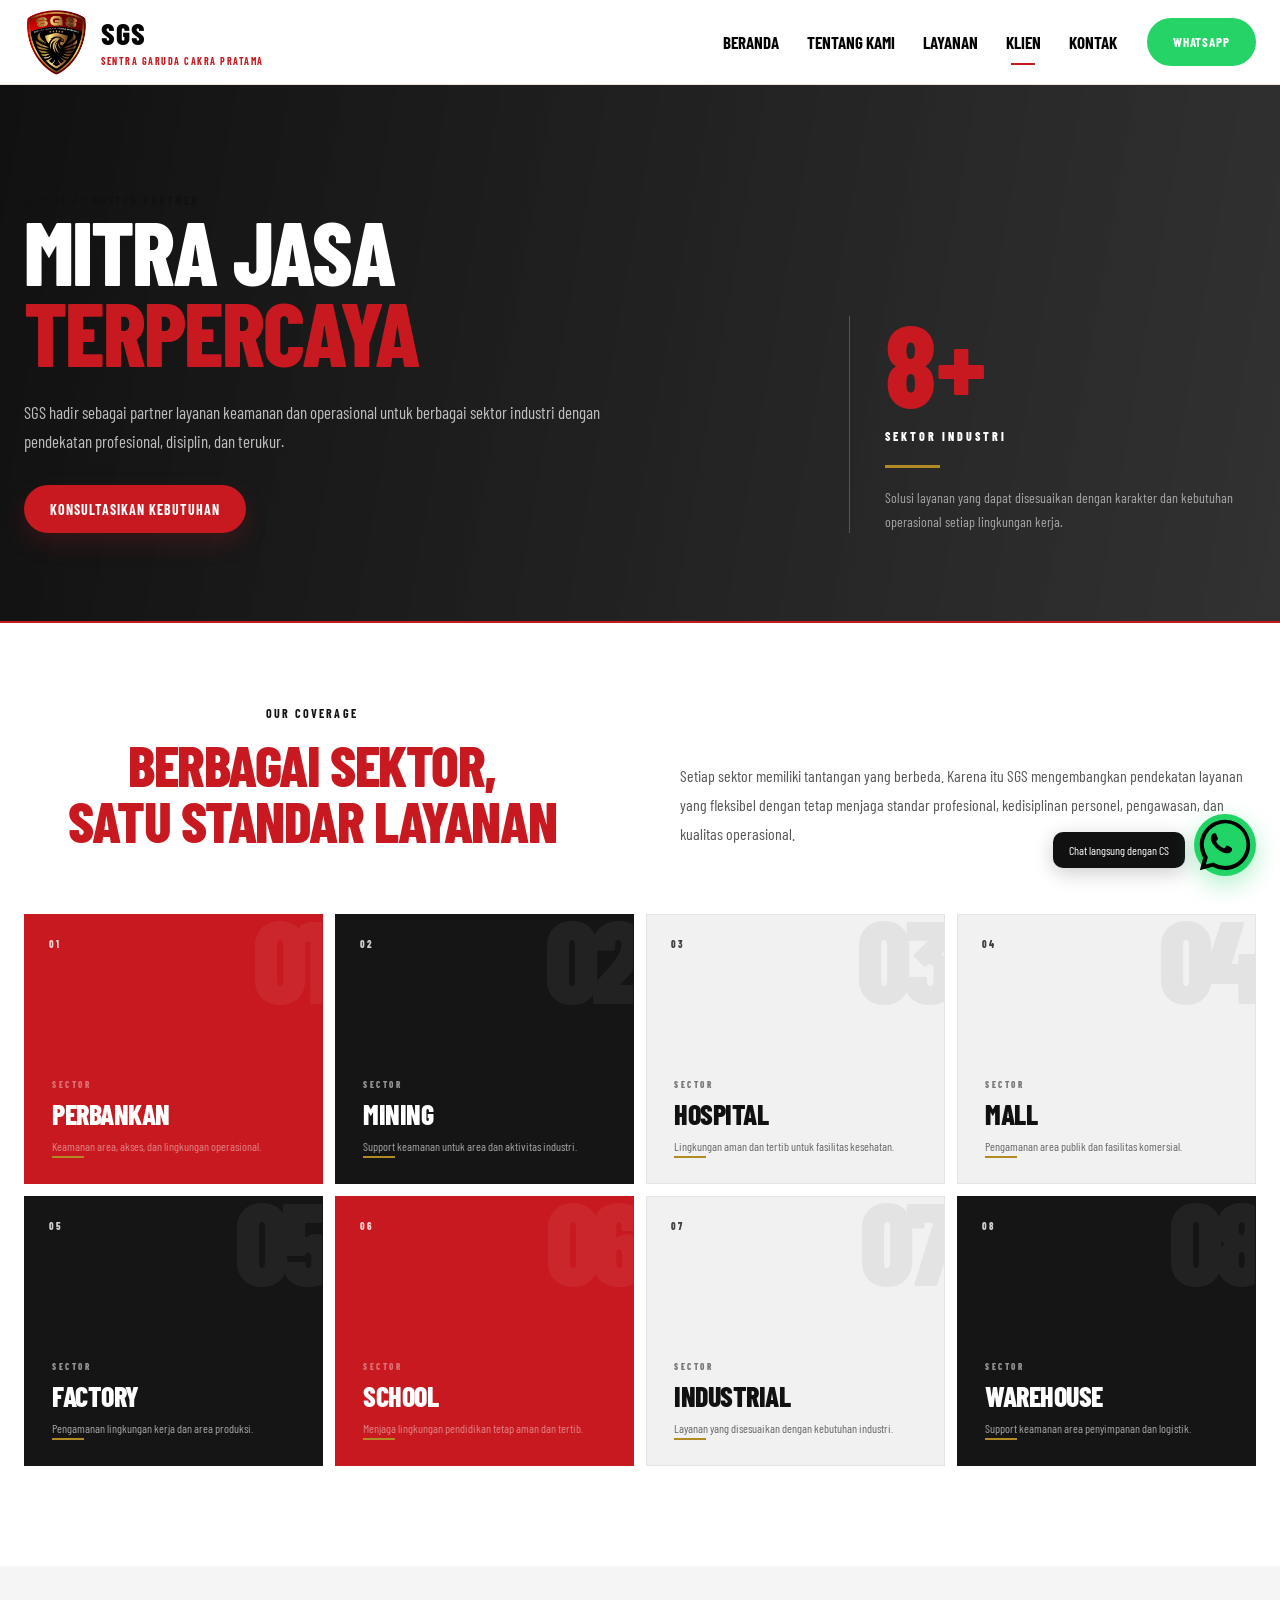
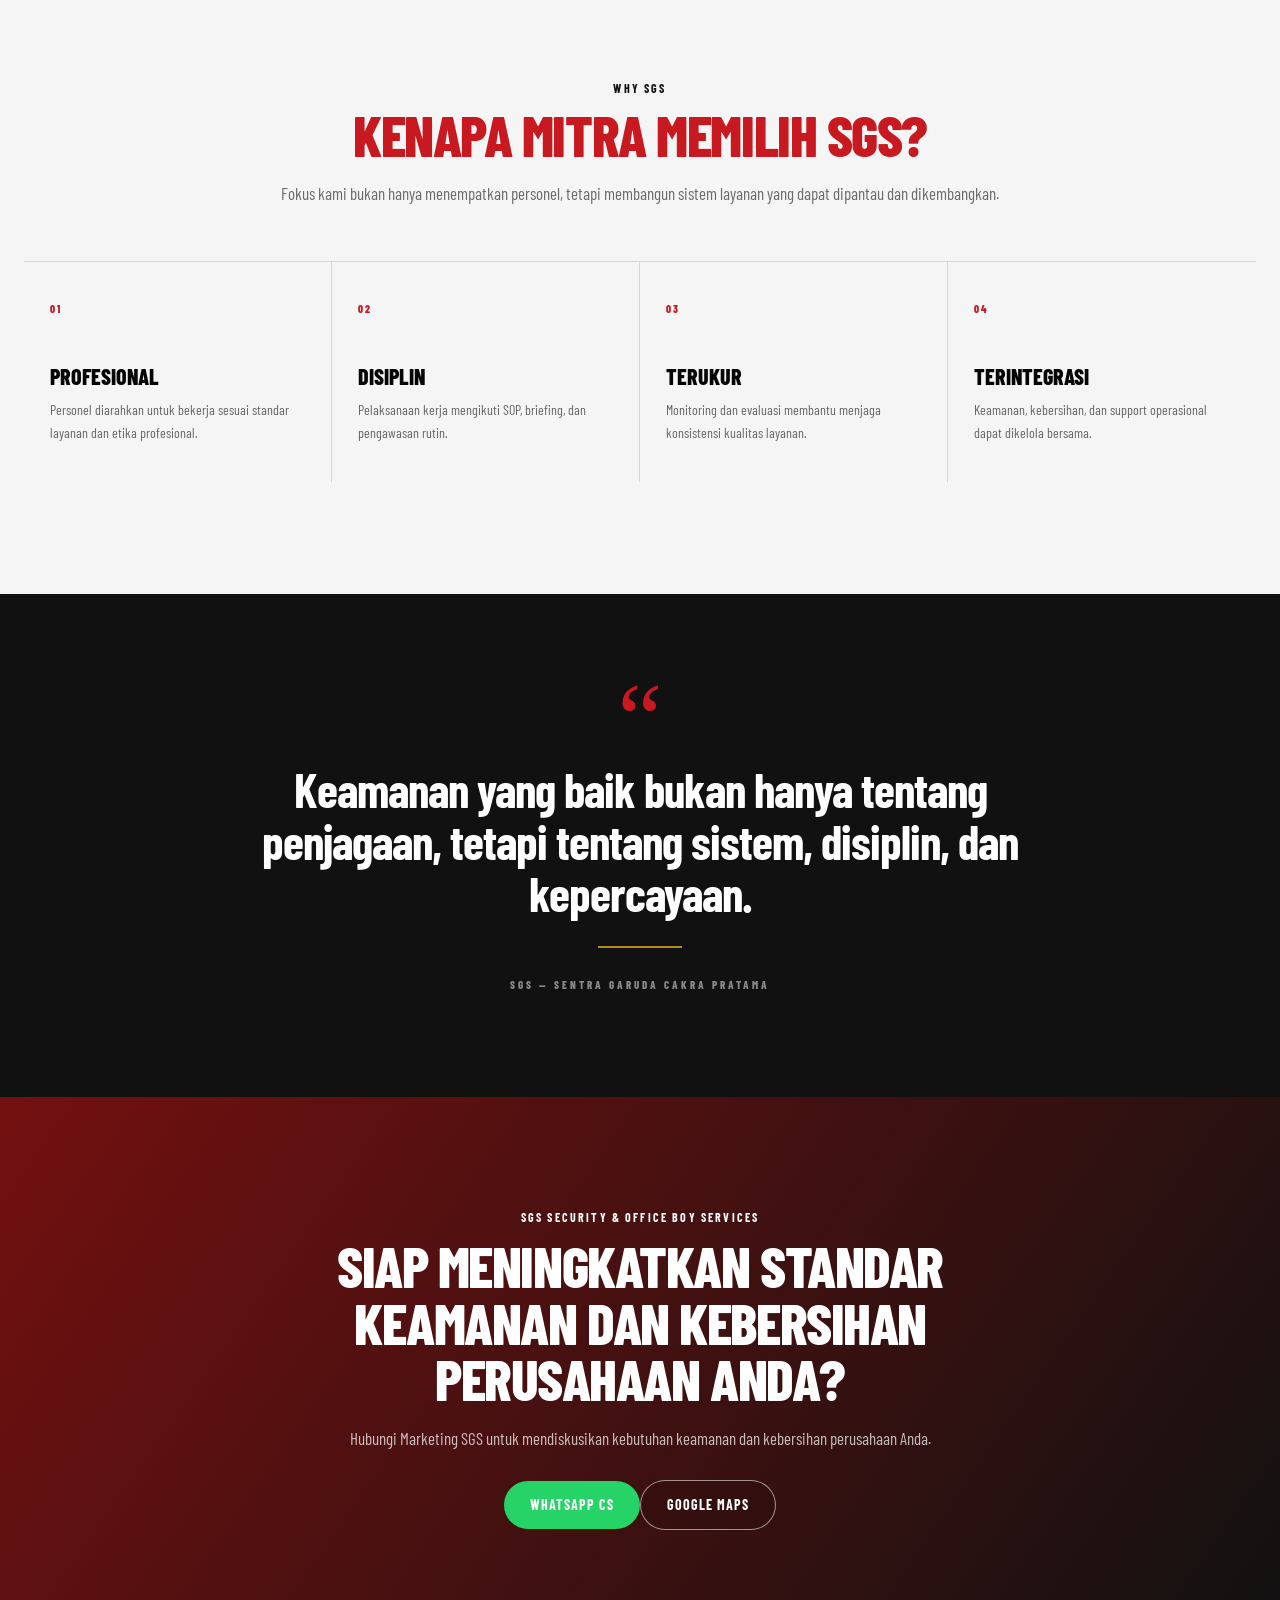
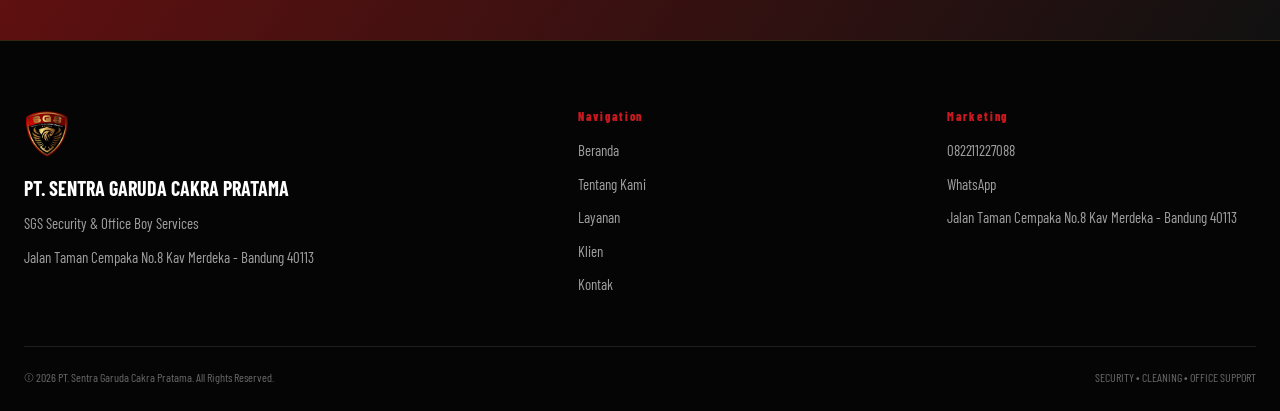
==== commit 97fc9705: "Update WhatsApp button text and structure" ====
--- a/klien.html
+++ b/klien.html
@@ -72,8 +72,6 @@
         <a href="layanan.html">LAYANAN</a>
         <a href="klien.html" class="active">KLIEN</a>
         <a href="kontak.html">KONTAK</a>
-
-      <a href="kontak.html">Kontak</a>
 
       <a
         class="btn-wa"
@@ -473,7 +471,7 @@
     <div class="eyebrow" style="color:#fff">SGS Security &amp; Office Boy Services</div>
     <h2>SIAP MENINGKATKAN STANDAR KEAMANAN DAN KEBERSIHAN PERUSAHAAN ANDA?</h2>
     <p>Hubungi Marketing SGS untuk mendiskusikan kebutuhan keamanan dan kebersihan perusahaan Anda.</p>
-    <a class="btn-wa" href="https://wa.me/6282211227088" target="_blank" rel="noopener">Hubungi Marketing SGS</a><a class="btn btn-outline" href="kontak.html">Google Maps</a>
+    <a class="btn-wa" href="https://wa.me/6282211227088" target="_blank" rel="noopener">Whatsapp CS</a><a class="btn btn-outline" href="kontak.html">Google Maps</a>
   </div>
 </section>
 </main><footer class="footer">
@@ -485,4 +483,13 @@
     </div>
     <div class="footer-bottom"><span>© 2026 PT. Sentra Garuda Cakra Pratama. All Rights Reserved.</span><span>SECURITY • CLEANING • OFFICE SUPPORT</span></div>
   </div>
-</footer><a class="wa-float" href="https://wa.me/6282211227088" target="_blank" rel="noopener" aria-label="Hubungi SGS via WhatsApp">◔</a><div class="wa-label">Chat langsung dengan CS</div><script src="script.js"></script></body></html>
+</footer><a class="wa-float"
+   href="https://wa.me/6282211227088"
+   target="_blank"
+   rel="noopener"
+   aria-label="Hubungi SGS via WhatsApp">
+    <svg viewBox="0 0 32 32" aria-hidden="true">
+        <path d="M19.11 17.23c-.27-.14-1.59-.78-1.84-.87-.25-.09-.43-.14-.61.14-.18.27-.7.87-.86 1.05-.16.18-.32.2-.59.07-.27-.14-1.14-.42-2.17-1.34-.8-.71-1.34-1.59-1.5-1.86-.16-.27-.02-.42.12-.56.12-.12.27-.32.41-.48.14-.16.18-.27.27-.45.09-.18.05-.34-.02-.48-.07-.14-.61-1.47-.84-2.01-.22-.53-.45-.46-.61-.47h-.52c-.18 0-.48.07-.73.34-.25.27-.96.94-.96 2.3s.98 2.67 1.12 2.85c.14.18 1.92 2.93 4.65 4.11.65.28 1.15.45 1.54.58.65.21 1.24.18 1.7.11.52-.08 1.59-.65 1.81-1.28.22-.63.22-1.17.16-1.28-.07-.11-.25-.18-.52-.32z"/>
+        <path d="M16.02 3C8.84 3 3 8.84 3 16.02c0 2.3.6 4.55 1.74 6.53L3 29l6.6-1.73a13 13 0 0 0 6.42 1.68h.01C23.2 28.95 29 23.11 29 16.02 29 8.84 23.18 3 16.02 3zm0 23.78h-.01a10.98 10.98 0 0 1-5.59-1.53l-.4-.24-3.91 1.03 1.04-3.81-.26-.41a10.98 10.98 0 1 1 9.13 4.96z"/>
+    </svg>
+</a><div class="wa-label">Chat langsung dengan CS</div><script src="script.js"></script></body></html>
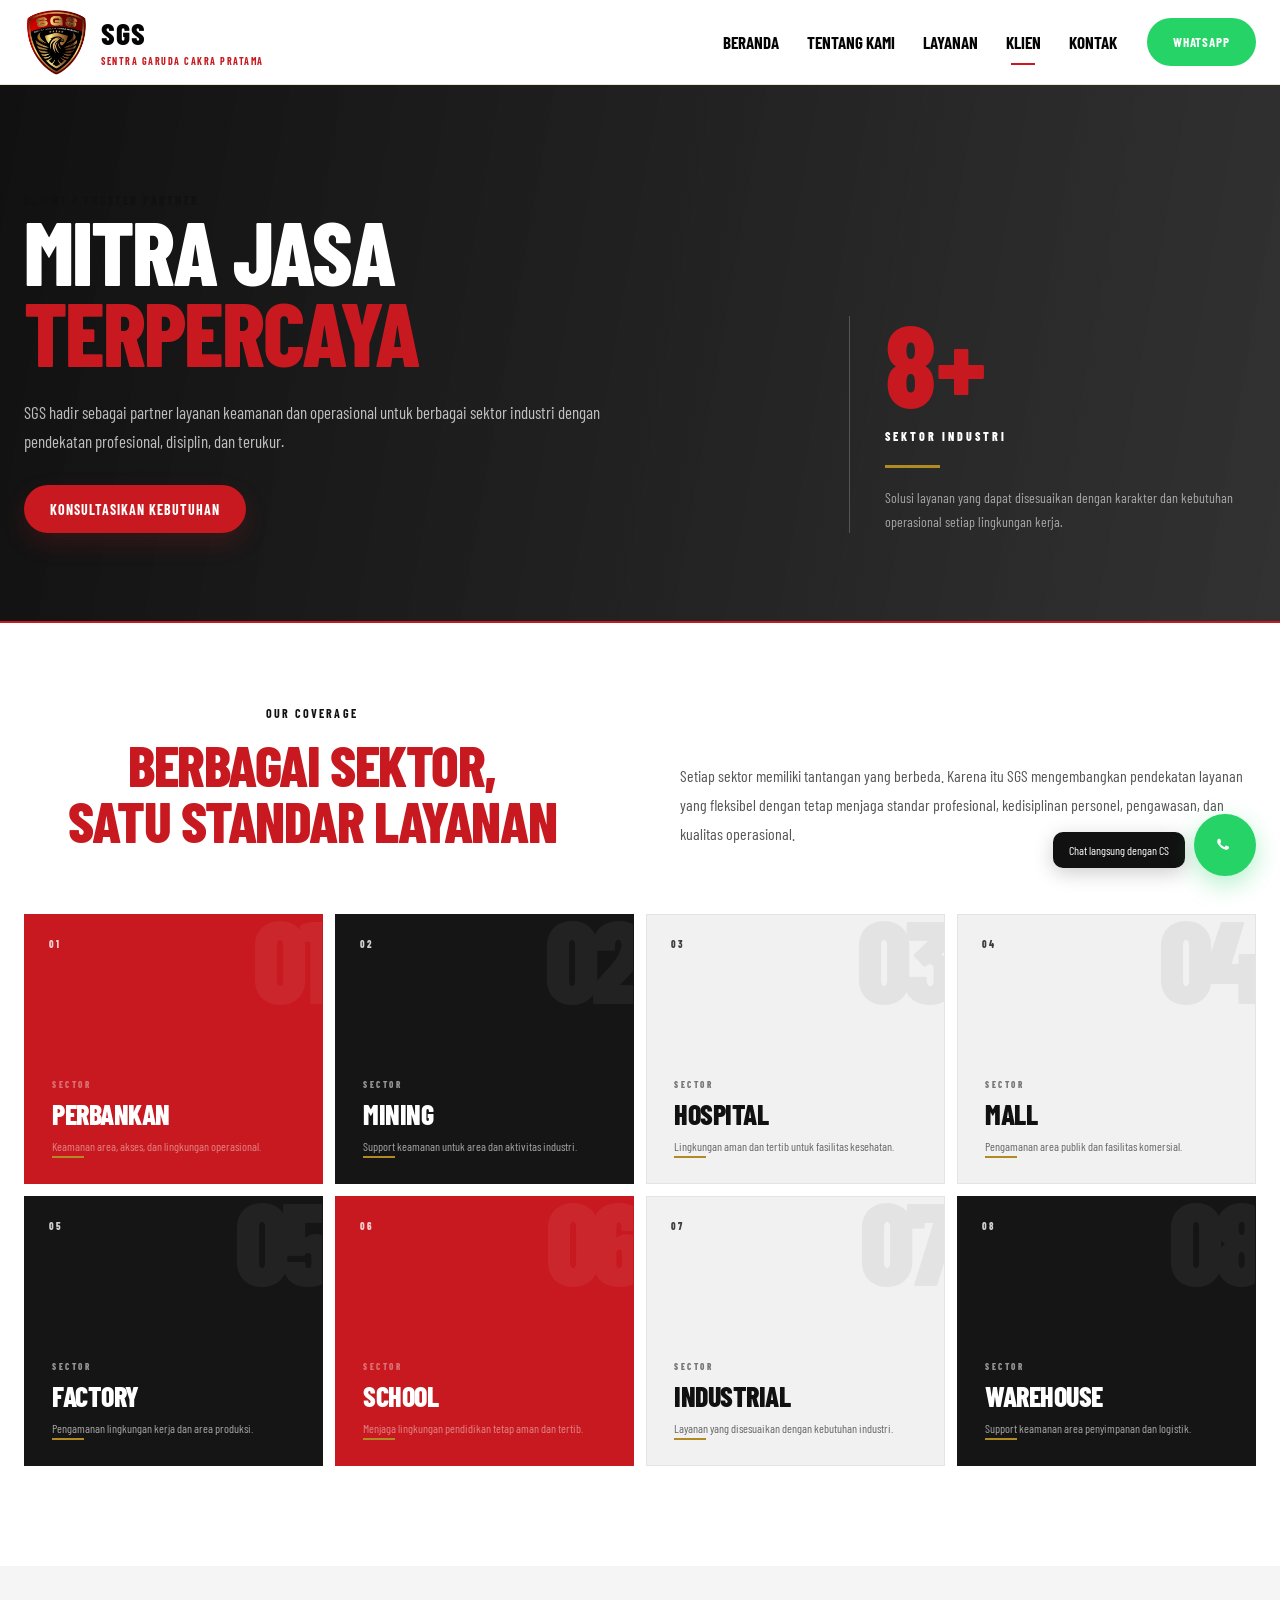
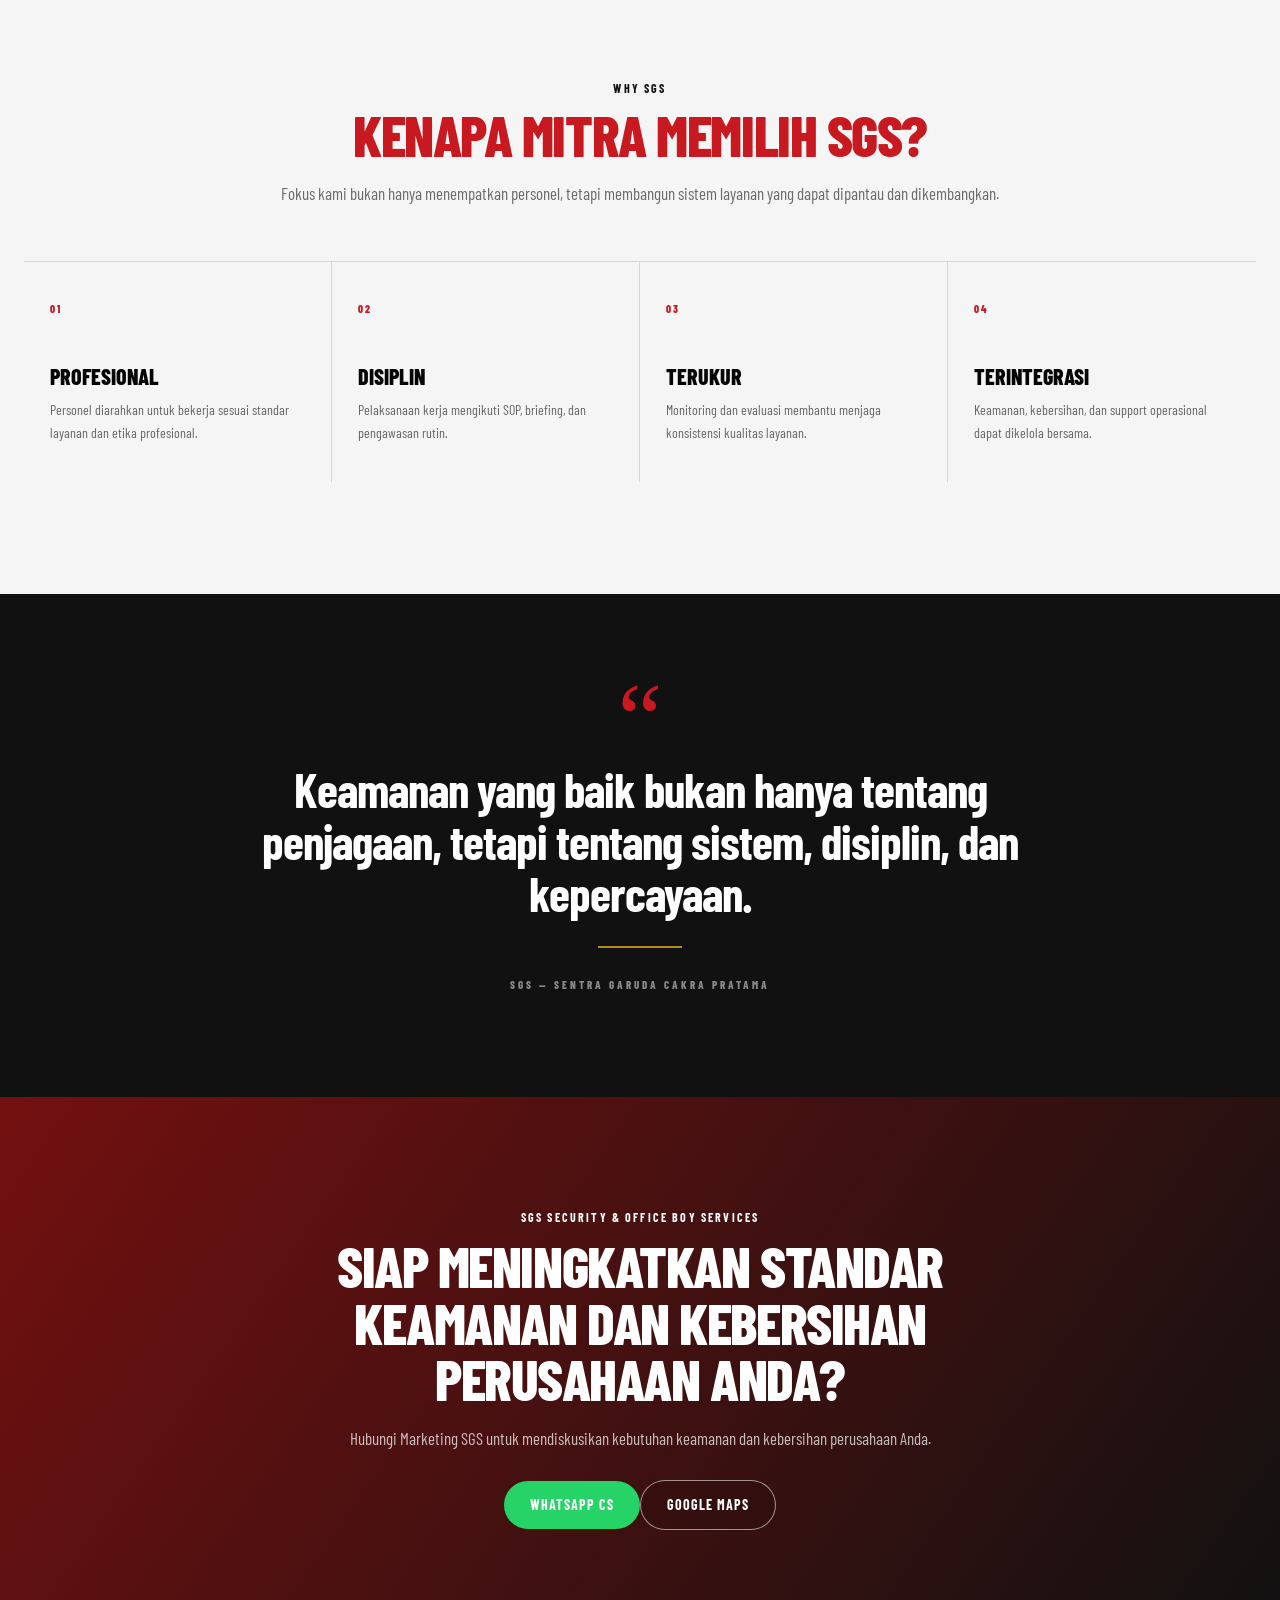
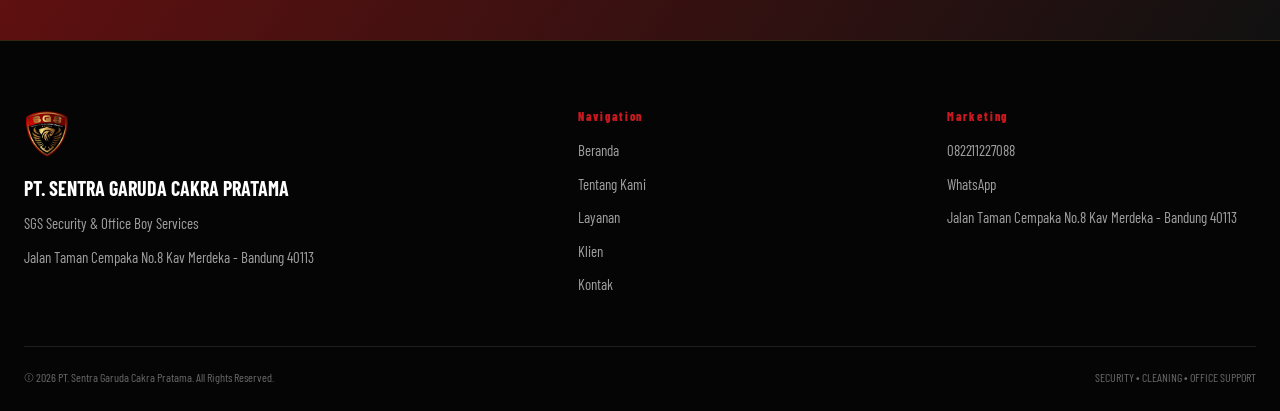
==== commit a05a751e: "Update WhatsApp link and footer structure" ====
--- a/klien.html
+++ b/klien.html
@@ -483,13 +483,18 @@
     </div>
     <div class="footer-bottom"><span>© 2026 PT. Sentra Garuda Cakra Pratama. All Rights Reserved.</span><span>SECURITY • CLEANING • OFFICE SUPPORT</span></div>
   </div>
-</footer><a class="wa-float"
-   href="https://wa.me/6282211227088"
-   target="_blank"
-   rel="noopener"
-   aria-label="Hubungi SGS via WhatsApp">
+</footer><a
+    class="wa-float"
+    href="https://wa.me/628xxxxxxxxxx"
+    target="_blank"
+    rel="noopener"
+    aria-label="Chat WhatsApp"
+>
     <svg viewBox="0 0 32 32" aria-hidden="true">
-        <path d="M19.11 17.23c-.27-.14-1.59-.78-1.84-.87-.25-.09-.43-.14-.61.14-.18.27-.7.87-.86 1.05-.16.18-.32.2-.59.07-.27-.14-1.14-.42-2.17-1.34-.8-.71-1.34-1.59-1.5-1.86-.16-.27-.02-.42.12-.56.12-.12.27-.32.41-.48.14-.16.18-.27.27-.45.09-.18.05-.34-.02-.48-.07-.14-.61-1.47-.84-2.01-.22-.53-.45-.46-.61-.47h-.52c-.18 0-.48.07-.73.34-.25.27-.96.94-.96 2.3s.98 2.67 1.12 2.85c.14.18 1.92 2.93 4.65 4.11.65.28 1.15.45 1.54.58.65.21 1.24.18 1.7.11.52-.08 1.59-.65 1.81-1.28.22-.63.22-1.17.16-1.28-.07-.11-.25-.18-.52-.32z"/>
-        <path d="M16.02 3C8.84 3 3 8.84 3 16.02c0 2.3.6 4.55 1.74 6.53L3 29l6.6-1.73a13 13 0 0 0 6.42 1.68h.01C23.2 28.95 29 23.11 29 16.02 29 8.84 23.18 3 16.02 3zm0 23.78h-.01a10.98 10.98 0 0 1-5.59-1.53l-.4-.24-3.91 1.03 1.04-3.81-.26-.41a10.98 10.98 0 1 1 9.13 4.96z"/>
+        <path d="M19.11 17.39c-.27-.14-1.59-.78-1.83-.87-.25-.09-.43-.14-.61.14-.18.27-.7.87-.86 1.05-.16.18-.32.2-.59.07-.27-.14-1.14-.42-2.17-1.34-.8-.71-1.34-1.59-1.5-1.86-.16-.27-.02-.42.12-.56.12-.12.27-.32.41-.48.14-.16.18-.27.27-.45.09-.18.05-.34-.02-.48-.07-.14-.61-1.47-.84-2.01-.22-.53-.45-.46-.61-.47h-.52c-.18 0-.48.07-.73.34-.25.27-.95.93-.95 2.27s.98 2.63 1.11 2.81c.14.18 1.93 2.95 4.68 4.13.65.28 1.16.45 1.56.58.66.21 1.26.18 1.74.11.53-.08 1.59-.65 1.81-1.28.23-.63.23-1.17.16-1.28-.07-.11-.25-.18-.52-.32z"/>
     </svg>
-</a><div class="wa-label">Chat langsung dengan CS</div><script src="script.js"></script></body></html>
+</a>
+
+<div class="wa-label">
+    Chat langsung dengan CS
+</div><script src="script.js"></script></body></html>
--- a/style.css
+++ b/style.css
@@ -60,7 +60,115 @@
 .reveal{opacity:0;transform:translateY(20px);transition:.7s ease}.reveal.visible{opacity:1;transform:none}
 
 /* WHATSAPP — one canonical definition */
-.wa-float{position:fixed;right:24px;bottom:24px;z-index:9999;width:62px;height:62px;border-radius:50%;background:#20d466;color:#fff;display:flex;align-items:center;justify-content:center;text-decoration:none;font-size:30px;box-shadow:0 8px 25px rgba(32,212,102,.35);transition:transform .3s ease,background .3s ease}.wa-float:hover{transform:translateY(-3px) scale(1.03);background:#128C4A}.wa-label{position:fixed;right:95px;bottom:32px;z-index:9998;display:block;background:#111;color:#fff;padding:12px 16px;border-radius:10px;font-size:12px;line-height:1;white-space:nowrap;box-shadow:0 5px 20px rgba(0,0,0,.2)}
+.wa-float {
+    position: fixed;
+    right: 24px;
+    bottom: 24px;
+
+    width: 62px;
+    height: 62px;
+
+    border-radius: 50%;
+
+    background: #25D366;
+    color: #fff;
+
+    display: flex;
+    align-items: center;
+    justify-content: center;
+
+    text-decoration: none;
+
+    z-index: 9999;
+
+    box-shadow: 0 8px 25px rgba(37, 211, 102, .35);
+
+    transition:
+        transform .3s ease,
+        background .3s ease,
+        box-shadow .3s ease;
+}
+
+/* LOGO WHATSAPP */
+.wa-float svg {
+    width: 34px;
+    height: 34px;
+
+    fill: #fff;
+
+    display: block;
+}
+
+/* HOVER */
+.wa-float:hover {
+    transform: translateY(-3px) scale(1.05);
+    background: #128C7E;
+
+    box-shadow:
+        0 12px 30px rgba(37, 211, 102, .45);
+}
+
+/* =========================================
+   WHATSAPP LABEL
+========================================= */
+
+.wa-label {
+    position: fixed;
+
+    right: 95px;
+    bottom: 32px;
+
+    background: #111;
+    color: #fff;
+
+    padding: 12px 16px;
+
+    border-radius: 10px;
+
+    font-size: 12px;
+    line-height: 1;
+
+    white-space: nowrap;
+
+    z-index: 9998;
+
+    box-shadow: 0 5px 20px rgba(0, 0, 0, .2);
+}
+
+/* =========================================
+   MOBILE
+========================================= */
+
+@media (max-width: 768px) {
+
+    .wa-float {
+        right: 18px;
+        bottom: 20px;
+
+        width: 62px;
+        height: 62px;
+    }
+
+    .wa-float svg {
+        width: 34px;
+        height: 34px;
+    }
+
+    .wa-label {
+        display: block !important;
+
+        right: 88px;
+        bottom: 31px;
+
+        padding: 11px 13px;
+
+        font-size: 11px;
+
+        border-radius: 9px;
+
+        white-space: nowrap;
+    }
+}
 
 /* =========================================================
    RESPONSIVE
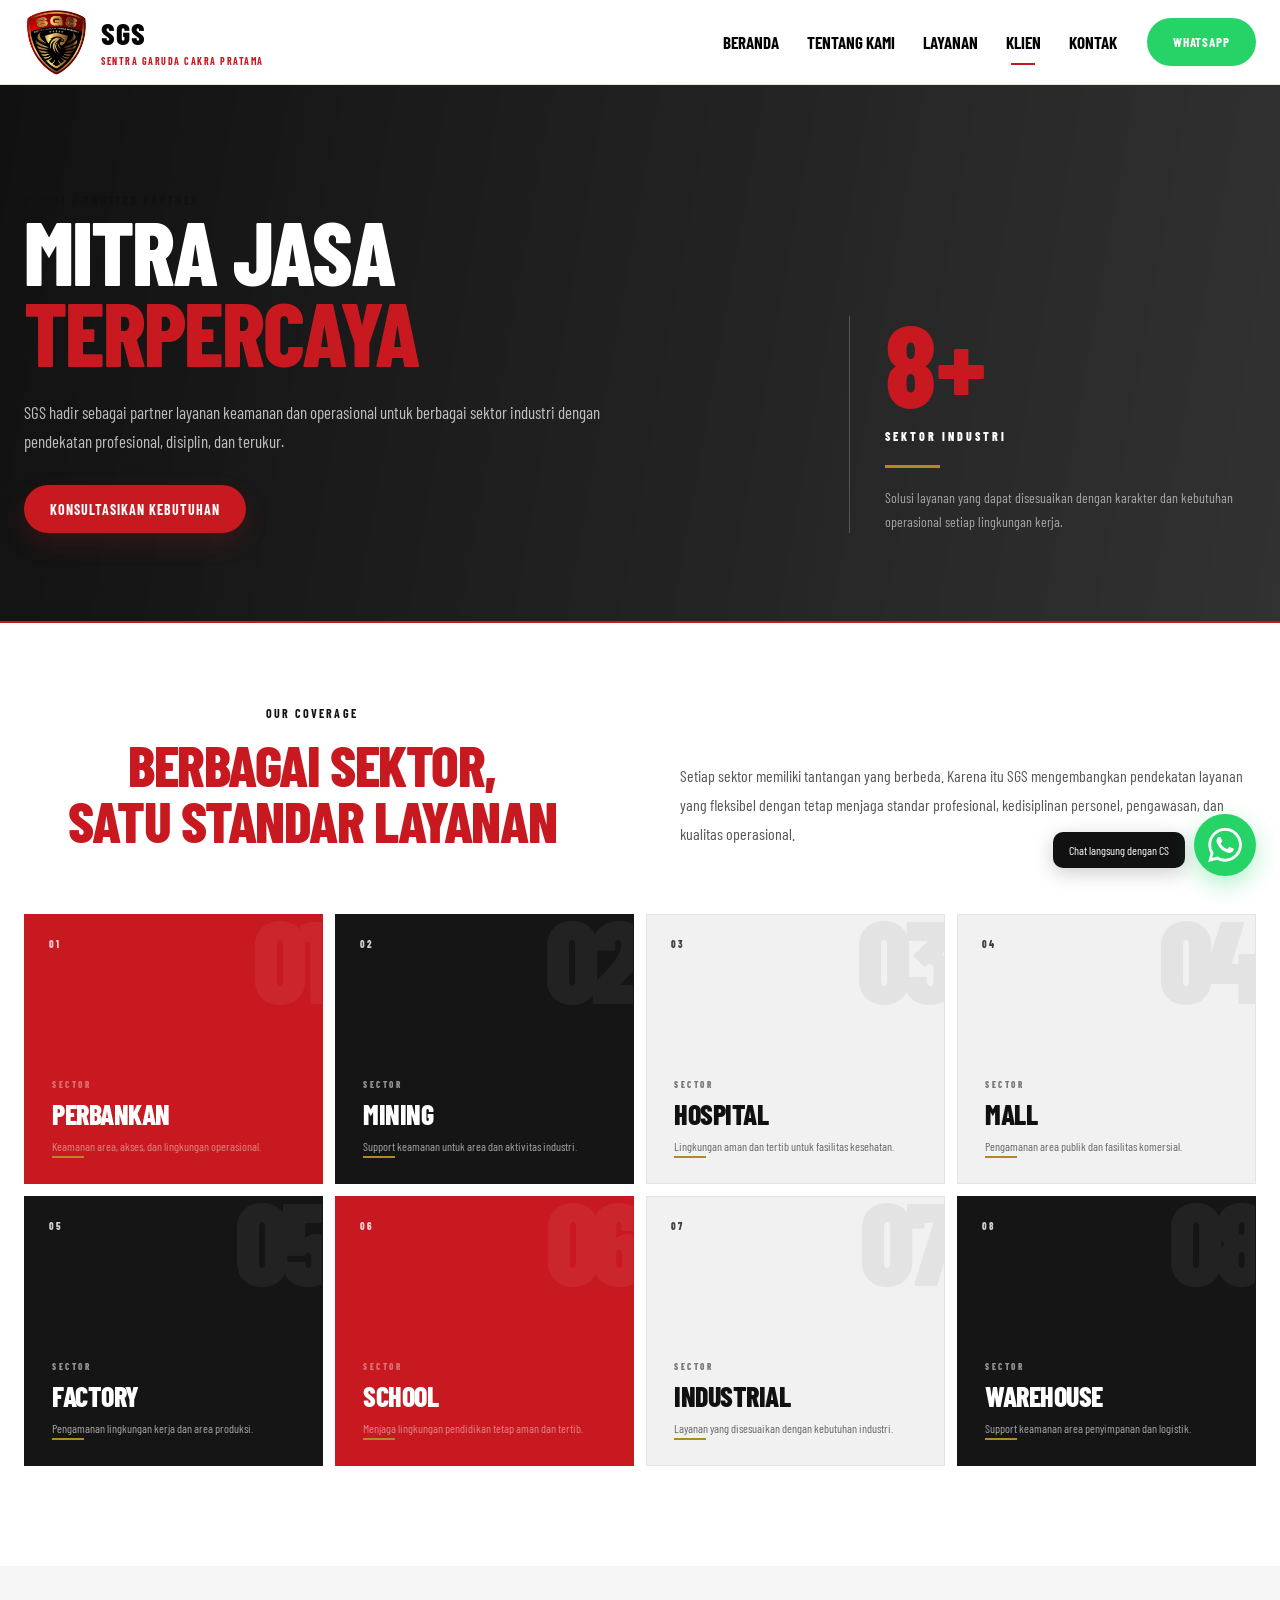
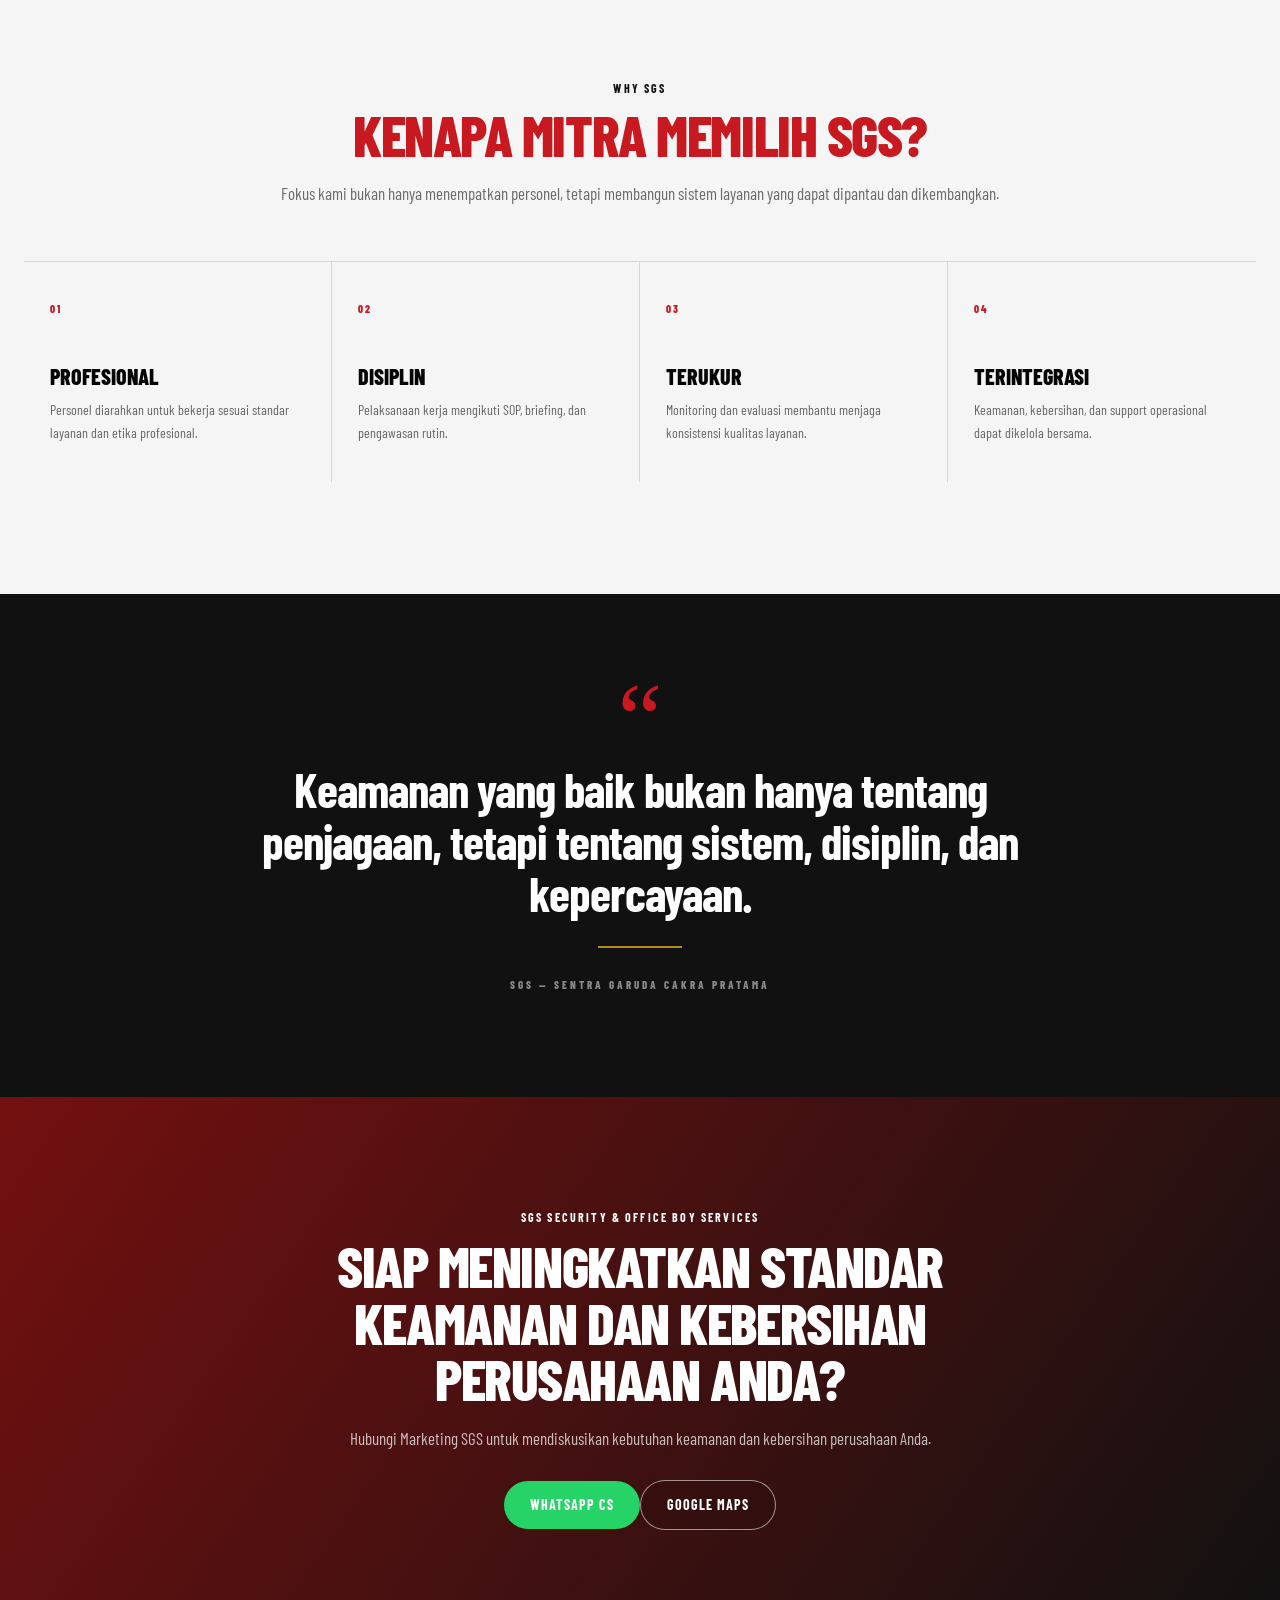
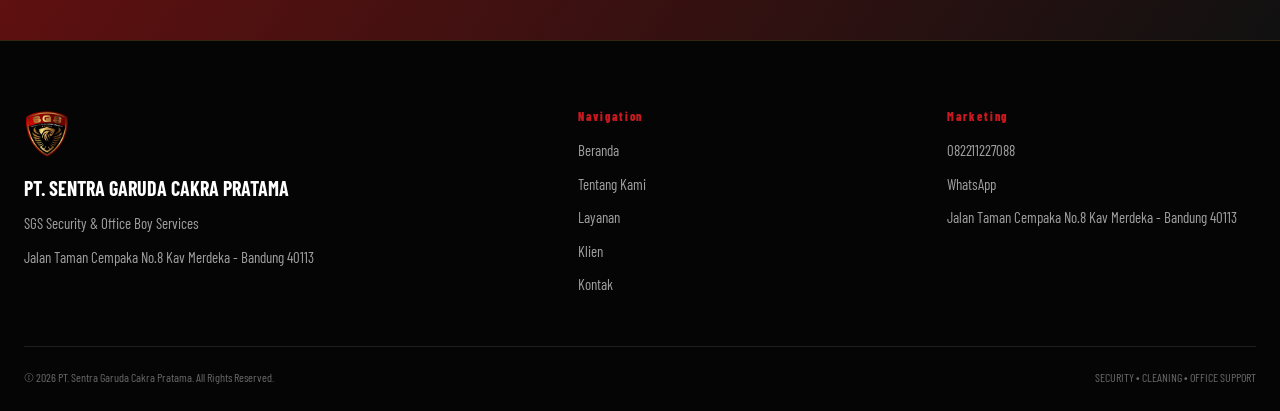
==== commit cc8e26e3: "Update klien.html" ====
--- a/klien.html
+++ b/klien.html
@@ -483,16 +483,16 @@
     </div>
     <div class="footer-bottom"><span>© 2026 PT. Sentra Garuda Cakra Pratama. All Rights Reserved.</span><span>SECURITY • CLEANING • OFFICE SUPPORT</span></div>
   </div>
-</footer><a
-    class="wa-float"
-    href="https://wa.me/628xxxxxxxxxx"
-    target="_blank"
-    rel="noopener"
-    aria-label="Chat WhatsApp"
->
-    <svg viewBox="0 0 32 32" aria-hidden="true">
-        <path d="M19.11 17.39c-.27-.14-1.59-.78-1.83-.87-.25-.09-.43-.14-.61.14-.18.27-.7.87-.86 1.05-.16.18-.32.2-.59.07-.27-.14-1.14-.42-2.17-1.34-.8-.71-1.34-1.59-1.5-1.86-.16-.27-.02-.42.12-.56.12-.12.27-.32.41-.48.14-.16.18-.27.27-.45.09-.18.05-.34-.02-.48-.07-.14-.61-1.47-.84-2.01-.22-.53-.45-.46-.61-.47h-.52c-.18 0-.48.07-.73.34-.25.27-.95.93-.95 2.27s.98 2.63 1.11 2.81c.14.18 1.93 2.95 4.68 4.13.65.28 1.16.45 1.56.58.66.21 1.26.18 1.74.11.53-.08 1.59-.65 1.81-1.28.23-.63.23-1.17.16-1.28-.07-.11-.25-.18-.52-.32z"/>
+</footer><a href="https://wa.me/6281234567890"
+   class="wa-float"
+   target="_blank"
+   rel="noopener"
+   aria-label="Chat WhatsApp">
+
+    <svg viewBox="0 0 24 24" aria-hidden="true">
+        <path d="M20.52 3.48A11.86 11.86 0 0 0 12.08 0C5.54 0 .22 5.32.22 11.86c0 2.09.55 4.13 1.59 5.93L.12 24l6.36-1.67a11.82 11.82 0 0 0 5.6 1.42h.01c6.54 0 11.86-5.32 11.86-11.86 0-3.17-1.23-6.15-3.43-8.41zM12.09 21.73h-.01a9.84 9.84 0 0 1-5.02-1.38l-.36-.21-3.77.99 1.01-3.67-.23-.38a9.85 9.85 0 0 1-1.51-5.22c0-5.43 4.42-9.85 9.86-9.85 2.63 0 5.1 1.03 6.96 2.89a9.8 9.8 0 0 1 2.89 6.96c0 5.44-4.42 9.87-9.82 9.87zm5.4-7.39c-.3-.15-1.77-.87-2.04-.97-.27-.1-.47-.15-.67.15-.2.3-.77.97-.95 1.17-.17.2-.35.22-.65.07-.3-.15-1.26-.46-2.4-1.47-.89-.79-1.49-1.77-1.66-2.07-.17-.3-.02-.46.13-.61.13-.13.3-.35.45-.52.15-.17.2-.3.3-.5.1-.2.05-.37-.02-.52-.07-.15-.67-1.62-.92-2.22-.24-.58-.49-.5-.67-.51h-.57c-.2 0-.52.07-.79.37-.27.3-1.04 1.02-1.04 2.49s1.07 2.89 1.22 3.09c.15.2 2.1 3.21 5.08 4.5.71.31 1.26.49 1.69.63.71.23 1.36.2 1.87.12.57-.08 1.77-.72 2.02-1.42.25-.7.25-1.3.17-1.42-.07-.12-.27-.2-.57-.35z"/>
     </svg>
+
 </a>
 
 <div class="wa-label">
--- a/style.css
+++ b/style.css
@@ -1,152 +1,2580 @@
 @import url('https://fonts.googleapis.com/css2?family=Barlow+Condensed:wght@400;500;600;700;800&display=swap');
 
-:root{--red:#C7191F;--red-dark:#8F1717;--black:#050505;--dark:#111;--white:#fff;--light:#F5F5F5;--gray:#6B6B6B;--gold:#B28A24;--line:rgba(5,5,5,.10);--shadow:0 18px 45px rgba(0,0,0,.09);--font:"Barlow Condensed",sans-serif}
-*{box-sizing:border-box;margin:0;padding:0}
-html{scroll-behavior:smooth}
-body{font-family:var(--font);font-size:17px;line-height:1.7;color:var(--black);background:#fff;overflow-x:hidden}
-img{display:block;max-width:100%}a{color:inherit;text-decoration:none}button,input,textarea{font:inherit}button{cursor:pointer}.container{width:min(1320px,calc(100% - 48px));margin:auto}
-h1,h2,h3,h4{font-weight:800;line-height:.98}h2{font-size:clamp(38px,4.5vw,58px);letter-spacing:-.025em}.eyebrow{font-size:12px;font-weight:700;letter-spacing:.18em;text-transform:uppercase;color:#111}.section{padding:112px 0}.section-head{text-align:center;max-width:760px;margin:0 auto 54px}.section-head h2{color:var(--red);margin-top:8px}.section-head p{margin-top:16px;color:var(--gray)}
-
-.btn,.btn-wa{display:inline-flex;align-items:center;justify-content:center;gap:9px;min-height:48px;padding:12px 26px;border-radius:999px;font-size:14px;font-weight:700;letter-spacing:.07em;text-transform:uppercase;transition:.3s ease}.btn-red{background:var(--red);color:#fff;box-shadow:0 10px 24px rgba(199,25,31,.18)}.btn-red:hover{background:var(--red-dark);transform:translateY(-2px)}.btn-outline{border:1px solid rgba(255,255,255,.55);color:#fff;background:rgba(0,0,0,.08)}.btn-outline:hover{border-color:var(--red);color:var(--red);background:#fff}.btn-wa{background:#25D366;color:#fff}.btn-wa:hover{background:#128C4A;transform:translateY(-2px)}
-
-/* NAVBAR / BRAND */
-.navbar{position:sticky;top:0;z-index:100;background:rgba(255,255,255,.96);backdrop-filter:blur(14px);border-bottom:1px solid rgba(178,138,36,.22)}.nav-inner{height:84px;display:flex;align-items:center;gap:30px}.brand{display:flex;align-items:center;gap:12px;margin-right:auto}.brand img{width:65px;height:65px;object-fit:contain}.brand span{display:flex;flex-direction:column;justify-content:center}.brand strong{display:block;font-size:30px;line-height:1;font-weight:800;letter-spacing:1px}.brand small{display:block;margin-top:8px;font-size:10px;line-height:1;font-weight:700;letter-spacing:1.5px;color:var(--red)}.nav-links{display:flex;align-items:center;gap:28px;font-size:17px;font-weight:700}.nav-links a{position:relative;padding:10px 0}.nav-links a:after{content:"";position:absolute;left:50%;bottom:1px;width:0;height:2px;background:var(--red);transform:translateX(-50%);transition:.25s}.nav-links a:hover:after,.nav-links a.active:after{width:24px}.nav-wa{font-size:13px;white-space:nowrap}.menu-toggle{display:none;border:0;background:none;font-size:30px;line-height:1}.mobile-drawer{display:none}
-
-/* HERO */
-.hero{position:relative;height:clamp(650px,78vh,800px);min-height:620px;color:#fff;overflow:hidden;background:#111}.hero-slides,.hero-slide{position:absolute;inset:0}.hero-slide{opacity:0;visibility:hidden;transition:opacity .7s ease}.hero-slide.active{opacity:1;visibility:visible}.hero-slide img{width:100%;height:100%;object-fit:cover;transform:scale(1.02);transition:transform 6s ease}.hero-slide.active img{transform:scale(1.08)}.hero-slide:after{content:"";position:absolute;inset:0;background:linear-gradient(90deg,rgba(5,5,5,.93) 0%,rgba(10,10,10,.82) 36%,rgba(0,0,0,.32) 72%,rgba(0,0,0,.08))}.hero-content{position:relative;z-index:2;height:100%;display:flex;flex-direction:column;align-items:center;justify-content:center;text-align:center;padding:40px 24px}.hero-tag{font-size:13px;font-weight:700;letter-spacing:.18em;text-transform:uppercase;color:#fff;margin-bottom:18px}.hero h1{font-size:clamp(54px,8vw,100px);max-width:900px;text-transform:uppercase;text-shadow:0 10px 30px rgba(0,0,0,.3)}.hero h1 span{color:var(--red)}.hero-sub{margin-top:18px;font-size:clamp(17px,2vw,23px);font-weight:600;letter-spacing:.14em;text-transform:uppercase;color:rgba(255,255,255,.88)}.hero-actions{display:flex;gap:12px;margin-top:34px}.hero-arrow{position:absolute;z-index:5;top:50%;width:48px;height:48px;border-radius:50%;border:1px solid rgba(255,255,255,.38);background:rgba(0,0,0,.22);color:#fff;font-size:23px;transform:translateY(-50%);backdrop-filter:blur(8px)}.hero-arrow:hover{background:var(--red);border-color:var(--red)}.prev{left:24px}.next{right:24px}.hero-dots{position:absolute;z-index:6;left:50%;bottom:28px;transform:translateX(-50%);display:flex;gap:8px}.hero-dot{width:34px;height:4px;border:0;border-radius:999px;background:rgba(255,255,255,.4)}.hero-dot.active{width:56px;background:var(--red)}
-
-/* PROFILE */
-.profile-grid,.partner-grid{display:grid;grid-template-columns:.9fr 1.1fr;gap:80px;align-items:center}.media-frame{position:relative}.media-frame:before{content:"";position:absolute;top:-20px;left:-20px;width:70%;height:70%;border:1px solid var(--gold);z-index:-1}.media-frame img{width:100%;aspect-ratio:4/3;object-fit:cover;box-shadow:var(--shadow)}.copy h2{color:var(--red);margin-top:8px}.copy p{margin-top:18px;color:#000;max-width:720px}.copy p+p{margin-top:12px}
-
-/* INTEGRATED / SERVICES */
-.integrated{background:var(--red);color:#fff;padding:88px 0 76px}.integrated .section-head h2,.services .section-head h2{color:#fff}.integrated .section-head p{color:rgba(255,255,255,.82)}.pillars{display:grid;grid-template-columns:repeat(4,1fr);gap:18px}.pillar{background:#fff;color:#111;padding:34px 24px;text-align:center;box-shadow:0 20px 45px rgba(0,0,0,.18);border-top:2px solid var(--gold)}.pillar .num{font-size:40px;font-weight:800;color:var(--red);line-height:1}.pillar h3{font-size:18px;margin-top:13px}.services{background:var(--red);color:#fff;padding-top:40px}.services .section-head{text-align:left;margin:0 0 38px}.gold-line{display:block;width:84px;height:2px;background:var(--gold);margin-top:16px}.service-grid{display:grid;grid-template-columns:repeat(6,minmax(0,1fr));gap:18px}.service-card{background:#fff;color:#111;box-shadow:0 12px 28px rgba(0,0,0,.13);transition:.3s ease;min-width:0}.service-card:hover{transform:translateY(-6px);box-shadow:0 22px 42px rgba(0,0,0,.22)}.service-image{height:150px;overflow:hidden;background:#ddd}.service-image img{width:100%;height:100%;object-fit:cover;transition:.45s ease}.service-card:hover .service-image img{transform:scale(1.045)}.service-body{min-height:205px;padding:24px 16px;display:flex;flex-direction:column;align-items:center;text-align:center}.service-body h3{font-size:20px;color:var(--red);text-transform:uppercase}.meta{margin-top:10px;color:var(--gray);font-size:13px}.service-body .btn{margin-top:auto;min-height:38px;padding:8px 18px;font-size:11px}
-
-/* OFFICE */
-.office{padding:112px 0}.office-card{display:grid;grid-template-columns:1.1fr 1fr;background:#fff;border:1px solid var(--line);box-shadow:var(--shadow);overflow:hidden}.office-card img{width:100%;height:100%;min-height:390px;object-fit:cover}.office-copy{padding:52px}.office-copy h2{color:var(--red)}.office-copy p{margin-top:18px;color:#000}.feature-grid{display:grid;grid-template-columns:repeat(3,1fr);gap:18px;margin-top:28px}.feature{padding:24px;border:1px solid var(--line);background:var(--light)}.feature b{display:block;color:var(--red);font-size:18px}.feature span{display:block;margin-top:5px;color:var(--gray)}
-
-/* TRUST / INDUSTRY */
-.trust{background:var(--light)}.industry-grid{display:grid;grid-template-columns:repeat(5,1fr);gap:14px}.industry{background:#fff;border:1px solid var(--line);padding:24px 14px;text-align:center;font-weight:700;min-height:90px;display:grid;place-items:center}
-
-/* SYSTEM */
-.system-grid{display:grid;grid-template-columns:1.1fr .9fr;gap:70px;align-items:center}.system-visual{background:#111;color:#fff;padding:42px;min-height:390px;display:grid;place-items:center;position:relative;overflow:hidden}.system-visual:before,.system-visual:after{content:"";position:absolute;border:1px solid rgba(199,25,31,.5);border-radius:50%}.system-visual:before{width:260px;height:260px}.system-visual:after{width:430px;height:430px}.system-core{position:relative;z-index:2;width:150px;height:150px;border-radius:50%;background:var(--red);display:grid;place-items:center;text-align:center;font-weight:800;text-transform:uppercase;box-shadow:0 0 0 14px rgba(199,25,31,.12)}.system-node{position:absolute;z-index:3;background:#fff;color:#111;padding:8px 14px;border-radius:999px;font-size:13px;font-weight:700}.node-a{top:28px;left:28px}.node-b{top:28px;right:28px}.node-c{bottom:28px;left:28px}.node-d{bottom:28px;right:28px}
-.topology{background:#111;color:#fff}.topology .section-head h2{color:#fff}.topology-map{position:relative;min-height:420px;display:grid;place-items:center}.topology-core{width:190px;height:190px;border-radius:50%;border:2px solid var(--red);display:grid;place-items:center;text-align:center;font-weight:800;font-size:22px;background:#171717;z-index:2}.topology-node{position:absolute;width:180px;padding:15px;text-align:center;border:1px solid rgba(255,255,255,.2);background:#171717;font-weight:700}.topology-node:after{content:"";position:absolute;width:1px;height:120px;background:rgba(178,138,36,.55);left:50%;z-index:-1}.t1{top:0;left:50%;transform:translateX(-50%)}.t1:after{top:100%}.t2{left:0;top:50%;transform:translateY(-50%)}.t2:after{left:100%;top:50%;width:160px;height:1px}.t3{right:0;top:50%;transform:translateY(-50%)}.t3:after{right:100%;left:auto;top:50%;width:160px;height:1px}.t4{bottom:0;left:50%;transform:translateX(-50%)}.t4:after{bottom:100%;top:auto}.t5{left:18%;bottom:30px}.t6{right:18%;bottom:30px}
-
-/* NETWORK TOPOLOGY */
-.network-topology{position:relative;display:block;width:100%;padding:90px 0 110px;background:#fff;overflow:hidden}.network-heading{position:relative;text-align:center;margin-bottom:70px}.network-heading span{display:block;margin-bottom:10px;font-size:13px;font-weight:700;letter-spacing:4px;text-transform:uppercase;color:#777}.network-heading h2{margin:0;font-size:42px;line-height:1.15;font-weight:800;letter-spacing:-1px;color:#111}.topology-wrapper{position:relative;width:100%;max-width:1050px;height:720px;margin:0 auto}.topology-item{position:absolute;width:220px;text-align:center;z-index:5}.topology-logo{position:relative;width:180px;height:140px;margin:0 auto 15px;display:flex;align-items:center;justify-content:center;background:#fff;transition:transform .45s ease,box-shadow .45s ease}.topology-logo img{display:block;max-width:150px;max-height:120px;width:auto;height:auto;object-fit:contain;filter:grayscale(100%);opacity:.65;transition:filter .45s ease,opacity .45s ease,transform .45s ease}.topology-item:hover .topology-logo{transform:translateY(-8px)}.topology-item:hover .topology-logo img{filter:grayscale(0%);opacity:1;transform:scale(1.08)}.topology-item h4,.topology-item strong{display:block;width:100%;margin:0;font-size:12px;line-height:1.4;font-weight:700;letter-spacing:.5px;color:#555;text-align:center;transition:color .3s ease}.topology-item:hover h4,.topology-item:hover strong{color:#111}.topology-center{position:absolute;left:50%;top:50%;width:190px;height:190px;transform:translate(-50%,-50%);display:flex;align-items:center;justify-content:center;border:1px solid #ddd;border-radius:50%;background:#fff;z-index:10}.topology-center:before{content:"";position:absolute;width:160px;height:160px;border:1px solid #e21c2a;border-radius:50%;transition:transform .5s ease}.topology-center:hover:before{transform:scale(1.08)}.topology-center:after{display:none}.topology-center-inner{position:relative;z-index:2;text-align:center}.topology-center-inner span{display:block;margin-bottom:5px;font-size:18px;font-weight:800;color:#111}.topology-center-inner strong{display:block;font-size:16px;font-weight:800;letter-spacing:.5px;color:#111}.network-center{position:relative;width:135px;height:135px;display:flex;align-items:center;justify-content:center;z-index:20}.network-center img{width:110px;height:auto;max-width:110px;max-height:110px;object-fit:contain;display:block;margin:0}.topology-item-1{top:20px;left:80px}.topology-item-2{top:20px;right:80px}.topology-item-3{top:270px;left:0}.topology-item-4{top:270px;right:0}.topology-item-5{bottom:10px;left:80px}.topology-item-6{bottom:10px;right:80px}.topology-line{position:absolute;background:#ddd;z-index:1}.line-top{width:1px;height:120px;top:140px;left:50%;transform:translateX(-50%)}.line-bottom{width:1px;height:120px;bottom:130px;left:50%;transform:translateX(-50%)}.line-left-top{width:250px;height:1px;top:350px;left:190px}.line-right-top{width:250px;height:1px;top:350px;right:190px}.line-left-bottom{width:190px;height:1px;top:475px;left:260px;transform:rotate(-25deg);transform-origin:left center}.line-right-bottom{width:190px;height:1px;top:475px;right:260px;transform:rotate(25deg);transform-origin:right center}.topology-line:after{content:"";position:absolute;width:7px;height:7px;border-radius:50%;background:#e21c2a;top:50%;left:50%;transform:translate(-50%,-50%)}
-
-/* WHY / PERFORMANCE */
-.why-grid{display:grid;grid-template-columns:repeat(3,1fr);gap:16px}.why-card{padding:28px 20px;border:1px solid var(--line);background:#fff;box-shadow:0 10px 30px rgba(0,0,0,.05)}.why-card .num{font-size:42px;color:var(--red);font-weight:800}.why-card h3{font-size:19px;margin-top:12px}.why-card p{margin-top:9px;color:var(--gray);font-size:15px}.performance{background:var(--light)}.timeline{display:grid;grid-template-columns:repeat(5,1fr);position:relative;gap:18px}.timeline:before{content:"";position:absolute;top:38px;left:7%;right:7%;height:2px;background:var(--gold)}.step{position:relative;text-align:center}.step-num{width:76px;height:76px;border-radius:50%;background:var(--red);color:#fff;margin:0 auto 22px;display:grid;place-items:center;font-size:27px;font-weight:800;border:7px solid var(--light);position:relative;z-index:2}.step h3{font-size:18px}.step p{margin-top:7px;color:var(--gray);font-size:15px}
-
-/* CONTACT */
-.contact{background:#fff}.contact-grid{display:grid;grid-template-columns:.85fr 1.15fr;gap:70px;align-items:start}.contact-card{background:#111;color:#fff;padding:42px;box-shadow:var(--shadow)}.contact-card h2{color:#fff}.contact-card h2 span{color:var(--red)}.contact-item{margin-top:28px}.contact-item b{display:block;color:#fff;font-size:13px;letter-spacing:.14em}.contact-item span{display:block;margin-top:4px;color:rgba(255,255,255,.72)}.contact-actions{display:flex;gap:10px;flex-wrap:wrap;margin-top:28px}.form{padding:8px 0}.field{margin-bottom:18px}.field label{display:block;font-weight:700;margin-bottom:6px}.field input,.field textarea{width:100%;border:1px solid #ccc;padding:13px 15px;border-radius:12px;outline:0}.field input:focus,.field textarea:focus{border-color:var(--red);box-shadow:0 0 0 3px rgba(199,25,31,.08)}.field textarea{min-height:130px;resize:vertical}.form-error{color:var(--red);font-size:14px;margin-top:6px;display:none}.form-status{margin-top:12px;font-weight:600;display:none}.map-wrap{height:380px;border-top:1px solid var(--line)}.map-wrap iframe{width:100%;height:100%;border:0}
-
-/* CTA / FOOTER */
-.cta{background:linear-gradient(125deg,#741010,#111);color:#fff;text-align:center;padding:110px 0;position:relative;overflow:hidden}.cta h2{max-width:820px;margin:10px auto 18px}.cta p{max-width:650px;margin:auto;color:rgba(255,255,255,.72)}.cta .btn-wa{margin-top:28px}.footer{background:#050505;color:#fff;padding:70px 0 24px;border-top:1px solid rgba(178,138,36,.25)}.footer-grid{display:grid;grid-template-columns:1.6fr 1fr 1fr;gap:60px;padding-bottom:40px;border-bottom:1px solid rgba(255,255,255,.1)}.footer-brand img{width:46px}.footer-brand strong{display:block;margin-top:14px;font-size:20px}.footer-brand p{margin-top:6px;color:rgba(255,255,255,.5)}.footer h4{font-size:12px;letter-spacing:.16em;color:var(--red);margin-bottom:15px}.footer a,.footer p{display:block;color:rgba(255,255,255,.62);font-size:15px;margin-bottom:8px}.footer a:hover{color:#fff}.footer-bottom{display:flex;justify-content:space-between;gap:20px;padding-top:20px;color:rgba(255,255,255,.4);font-size:12px}
-
-/* PAGE HERO */
-.page-hero{background:linear-gradient(110deg,#080808 0%,#161616 60%,#651015 100%);color:#fff;padding:105px 0 92px;border-bottom:2px solid var(--red)}.page-hero h1{font-size:clamp(52px,7vw,86px);margin-top:8px;text-transform:uppercase}.page-hero h1 span{color:var(--red)}.page-hero p{max-width:680px;margin-top:18px;color:rgba(255,255,255,.72);font-size:18px}.services-page{padding:88px 0}.services-page .service-grid{margin-bottom:0}
-
-/* CLIENT PAGE */
-.client-hero{padding:105px 0 88px;background:linear-gradient(100deg,rgba(7,7,7,.96),rgba(16,16,16,.86)),url("assets/images/reference-3.jpg") center/cover;color:#fff}.client-hero-grid{display:grid;grid-template-columns:1.3fr .7fr;gap:70px;align-items:end}.client-hero h1{margin:0;font-size:clamp(58px,7vw,100px);line-height:.9;letter-spacing:-2px}.client-hero h1 span{color:var(--red)}.client-hero p{max-width:620px;margin:26px 0 30px;color:rgba(255,255,255,.72);font-size:17px;line-height:1.7}.client-hero-stat{padding-left:35px;border-left:1px solid rgba(255,255,255,.22)}.stat-big{font-size:clamp(80px,9vw,130px);line-height:.8;font-weight:800;color:var(--red)}.stat-label{margin-top:18px;font-size:12px;font-weight:800;letter-spacing:3px}.stat-rule{width:55px;height:3px;margin:18px 0;background:var(--gold)}.client-hero-stat p{margin:0;color:rgba(255,255,255,.58);font-size:14px;line-height:1.7}.client-intro{padding:80px 0 55px;background:#fff}.client-intro-grid{display:grid;grid-template-columns:1fr 1fr;gap:80px;align-items:end}.client-intro .section-head{margin:0}.client-intro h2{margin:12px 0 0}.client-intro h2 span{color:var(--red)}.client-intro-copy{max-width:600px}.client-intro-copy p{margin:0;color:#555;font-size:16px;line-height:1.8}
-
-.client-sectors{padding:10px 0 100px;background:#fff}.sector-mosaic{display:grid;grid-template-columns:repeat(4,minmax(0,1fr));grid-auto-rows:255px;gap:14px}.sector-feature{position:relative;grid-column:span 2;grid-row:span 2;overflow:hidden;min-height:0;background:#111}.sector-feature.small{grid-column:span 2;grid-row:span 1}.sector-bg{position:absolute;inset:0;background-position:center;background-repeat:no-repeat;background-size:cover;transition:transform .6s ease}.sector-feature:hover .sector-bg{transform:scale(1.045)}.sector-overlay{position:absolute;inset:0;background:linear-gradient(to bottom,rgba(0,0,0,.02) 15%,rgba(0,0,0,.10) 45%,rgba(0,0,0,.82) 100%)}.sector-content{position:absolute;z-index:2;left:30px;right:30px;bottom:28px;color:#fff}.sector-content span{display:block;margin-bottom:8px;color:var(--gold);font-size:10px;font-weight:800;letter-spacing:2px}.sector-content h3{margin:0 0 6px;color:#fff;font-size:clamp(28px,3vw,40px);line-height:.95}.sector-content p{max-width:430px;margin:0;color:rgba(255,255,255,.72);font-size:13px;line-height:1.6}.sector-card{position:relative;display:flex;flex-direction:column;justify-content:flex-end;padding:25px;min-height:0;overflow:hidden;background:#f2f2f2;border:1px solid #e5e5e5;transition:transform .3s ease,background .3s ease}.sector-card:hover{transform:translateY(-4px);background:#e9e9e9}.sector-card.dark{background:#151515;border-color:#151515;color:#fff}.sector-card.dark:hover{background:#202020}.sector-card.accent{background:var(--red);border-color:var(--red);color:#fff}.sector-number{position:absolute;top:20px;left:22px;color:var(--red);font-size:10px;font-weight:800;letter-spacing:2px}.sector-card.dark .sector-number,.sector-card.accent .sector-number{color:var(--gold)}.sector-icon{position:absolute;top:20px;right:20px;margin:0;color:#111;font-size:27px;line-height:1;font-weight:300}.sector-card.dark .sector-icon,.sector-card.accent .sector-icon{color:#fff}.sector-card h3{margin:0 0 7px;font-size:23px;line-height:1}.sector-card p{max-width:240px;margin:0;font-size:12px;line-height:1.6;opacity:.65}
-
-/* Typographic sectors */
-.client-sectors .sector-mosaic{width:100%;display:grid;grid-template-columns:repeat(4,minmax(0,1fr));grid-auto-rows:270px;gap:12px}.sector-type-card{position:relative;display:flex;flex-direction:column;justify-content:flex-end;min-width:0;min-height:0;padding:27px;overflow:hidden;border:1px solid transparent;transition:transform .35s ease,box-shadow .35s ease,background .35s ease}.sector-type-card:hover{transform:translateY(-5px);box-shadow:0 16px 35px rgba(0,0,0,.12)}.sector-red{background:var(--red);color:#fff;border-color:var(--red)}.sector-red:hover{background:#b71919}.sector-dark{background:#151515;color:#fff;border-color:#151515}.sector-dark:hover{background:#202020}.sector-light{background:#f1f1f1;color:#111;border-color:#e4e4e4}.sector-light:hover{background:#e8e8e8}.sector-index{position:absolute;top:21px;left:24px;font-size:10px;font-weight:800;letter-spacing:2px;opacity:.8}.sector-symbol{position:absolute;top:-17px;right:-5px;font-size:118px;line-height:1;font-weight:900;letter-spacing:-8px;opacity:.055;pointer-events:none;transition:transform .4s ease,opacity .4s ease}.sector-type-card:hover .sector-symbol{transform:translateY(5px);opacity:.10}.sector-card-content{position:relative;z-index:2}.sector-card-content small{display:block;margin-bottom:9px;font-size:9px;font-weight:800;letter-spacing:2.5px;opacity:.55}.sector-card-content h3{margin:0 0 9px;font-size:28px;line-height:.95;letter-spacing:-.5px;font-weight:800}.sector-card-content p{max-width:235px;margin:0;font-size:12px;line-height:1.6;opacity:.62}.sector-red .sector-card-content small{color:rgba(255,255,255,.7)}.sector-red .sector-card-content p{color:rgba(255,255,255,.75)}.sector-type-card:after{content:"";position:absolute;left:27px;bottom:25px;width:32px;height:2px;background:var(--gold);transition:width .35s ease}.sector-type-card:hover:after{width:55px}
-
-.client-capability{background:#f5f5f5}.capability-row{display:grid;grid-template-columns:repeat(4,1fr);border-top:1px solid #d6d6d6}.capability-row article{min-height:220px;padding:30px 26px;border-right:1px solid #d6d6d6}.capability-row article:last-child{border-right:0}.capability-row span{color:var(--red);font-size:11px;font-weight:800;letter-spacing:2px}.capability-row h3{margin:45px 0 10px;font-size:22px}.capability-row p{margin:0;color:#666;font-size:14px;line-height:1.65}.client-quote{padding:100px 0;background:#111;color:#fff;text-align:center}.quote-mark{color:var(--red);font-family:Georgia,serif;font-size:100px;line-height:.5}.client-quote p{max-width:850px;margin:20px auto 26px;font-size:clamp(27px,4vw,48px);font-weight:700;line-height:1.08;letter-spacing:-1px}.client-quote .gold-line{margin:0 auto 20px}.client-quote span{color:rgba(255,255,255,.5);font-size:11px;font-weight:800;letter-spacing:3px}
-
-/* ANIMATION */
-.reveal{opacity:0;transform:translateY(20px);transition:.7s ease}.reveal.visible{opacity:1;transform:none}
-
-/* WHATSAPP — one canonical definition */
+/* =========================================================
+   ROOT / GLOBAL
+   ========================================================= */
+
+:root {
+    --red: #C7191F;
+    --red-dark: #8F1717;
+    --black: #050505;
+    --dark: #111;
+    --white: #fff;
+    --light: #F5F5F5;
+    --gray: #6B6B6B;
+    --gold: #B28A24;
+    --line: rgba(5, 5, 5, .10);
+    --shadow: 0 18px 45px rgba(0, 0, 0, .09);
+    --font: "Barlow Condensed", sans-serif;
+}
+
+* {
+    box-sizing: border-box;
+    margin: 0;
+    padding: 0;
+}
+
+html {
+    scroll-behavior: smooth;
+}
+
+body {
+    font-family: var(--font);
+    font-size: 17px;
+    line-height: 1.7;
+    color: var(--black);
+    background: #fff;
+    overflow-x: hidden;
+}
+
+img {
+    display: block;
+    max-width: 100%;
+}
+
+a {
+    color: inherit;
+    text-decoration: none;
+}
+
+button,
+input,
+textarea {
+    font: inherit;
+}
+
+button {
+    cursor: pointer;
+}
+
+.container {
+    width: min(1320px, calc(100% - 48px));
+    margin: auto;
+}
+
+h1,
+h2,
+h3,
+h4 {
+    font-weight: 800;
+    line-height: .98;
+}
+
+h2 {
+    font-size: clamp(38px, 4.5vw, 58px);
+    letter-spacing: -.025em;
+}
+
+.eyebrow {
+    font-size: 12px;
+    font-weight: 700;
+    letter-spacing: .18em;
+    text-transform: uppercase;
+    color: #111;
+}
+
+.section {
+    padding: 112px 0;
+}
+
+.section-head {
+    text-align: center;
+    max-width: 760px;
+    margin: 0 auto 54px;
+}
+
+.section-head h2 {
+    color: var(--red);
+    margin-top: 8px;
+}
+
+.section-head p {
+    margin-top: 16px;
+    color: var(--gray);
+}
+
+
+/* =========================================================
+   BUTTONS
+   ========================================================= */
+
+.btn,
+.btn-wa {
+    display: inline-flex;
+    align-items: center;
+    justify-content: center;
+    gap: 9px;
+    min-height: 48px;
+    padding: 12px 26px;
+    border-radius: 999px;
+    font-size: 14px;
+    font-weight: 700;
+    letter-spacing: .07em;
+    text-transform: uppercase;
+    transition: .3s ease;
+}
+
+.btn-red {
+    background: var(--red);
+    color: #fff;
+    box-shadow: 0 10px 24px rgba(199, 25, 31, .18);
+}
+
+.btn-red:hover {
+    background: var(--red-dark);
+    transform: translateY(-2px);
+}
+
+.btn-outline {
+    border: 1px solid rgba(255, 255, 255, .55);
+    color: #fff;
+    background: rgba(0, 0, 0, .08);
+}
+
+.btn-outline:hover {
+    border-color: var(--red);
+    color: var(--red);
+    background: #fff;
+}
+
+.btn-wa {
+    background: #25D366;
+    color: #fff;
+}
+
+.btn-wa:hover {
+    background: #128C4A;
+    transform: translateY(-2px);
+}
+
+
+/* =========================================================
+   NAVBAR / BRAND
+   ========================================================= */
+
+.navbar {
+    position: sticky;
+    top: 0;
+    z-index: 100;
+    background: rgba(255, 255, 255, .96);
+    backdrop-filter: blur(14px);
+    border-bottom: 1px solid rgba(178, 138, 36, .22);
+}
+
+.nav-inner {
+    height: 84px;
+    display: flex;
+    align-items: center;
+    gap: 30px;
+}
+
+.brand {
+    display: flex;
+    align-items: center;
+    gap: 12px;
+    margin-right: auto;
+}
+
+.brand img {
+    width: 65px;
+    height: 65px;
+    object-fit: contain;
+}
+
+.brand span {
+    display: flex;
+    flex-direction: column;
+    justify-content: center;
+}
+
+.brand strong {
+    display: block;
+    font-size: 30px;
+    line-height: 1;
+    font-weight: 800;
+    letter-spacing: 1px;
+}
+
+.brand small {
+    display: block;
+    margin-top: 8px;
+    font-size: 10px;
+    line-height: 1;
+    font-weight: 700;
+    letter-spacing: 1.5px;
+    color: var(--red);
+}
+
+.nav-links {
+    display: flex;
+    align-items: center;
+    gap: 28px;
+    font-size: 17px;
+    font-weight: 700;
+}
+
+.nav-links a {
+    position: relative;
+    padding: 10px 0;
+}
+
+.nav-links a::after {
+    content: "";
+    position: absolute;
+    left: 50%;
+    bottom: 1px;
+    width: 0;
+    height: 2px;
+    background: var(--red);
+    transform: translateX(-50%);
+    transition: .25s;
+}
+
+.nav-links a:hover::after,
+.nav-links a.active::after {
+    width: 24px;
+}
+
+.nav-wa {
+    font-size: 13px;
+    white-space: nowrap;
+}
+
+.menu-toggle {
+    display: none;
+    border: 0;
+    background: none;
+    font-size: 30px;
+    line-height: 1;
+}
+
+.mobile-drawer {
+    display: none;
+}
+
+
+/* =========================================================
+   HERO
+   ========================================================= */
+
+.hero {
+    position: relative;
+    height: clamp(650px, 78vh, 800px);
+    min-height: 620px;
+    color: #fff;
+    overflow: hidden;
+    background: #111;
+}
+
+.hero-slides,
+.hero-slide {
+    position: absolute;
+    inset: 0;
+}
+
+.hero-slide {
+    opacity: 0;
+    visibility: hidden;
+    transition: opacity .7s ease;
+}
+
+.hero-slide.active {
+    opacity: 1;
+    visibility: visible;
+}
+
+.hero-slide img {
+    width: 100%;
+    height: 100%;
+    object-fit: cover;
+    transform: scale(1.02);
+    transition: transform 6s ease;
+}
+
+.hero-slide.active img {
+    transform: scale(1.08);
+}
+
+.hero-slide::after {
+    content: "";
+    position: absolute;
+    inset: 0;
+    background:
+        linear-gradient(
+            90deg,
+            rgba(5, 5, 5, .93) 0%,
+            rgba(10, 10, 10, .82) 36%,
+            rgba(0, 0, 0, .32) 72%,
+            rgba(0, 0, 0, .08)
+        );
+}
+
+.hero-content {
+    position: relative;
+    z-index: 2;
+    height: 100%;
+    display: flex;
+    flex-direction: column;
+    align-items: center;
+    justify-content: center;
+    text-align: center;
+    padding: 40px 24px;
+}
+
+.hero-tag {
+    font-size: 13px;
+    font-weight: 700;
+    letter-spacing: .18em;
+    text-transform: uppercase;
+    color: #fff;
+    margin-bottom: 18px;
+}
+
+.hero h1 {
+    font-size: clamp(54px, 8vw, 100px);
+    max-width: 900px;
+    text-transform: uppercase;
+    text-shadow: 0 10px 30px rgba(0, 0, 0, .3);
+}
+
+.hero h1 span {
+    color: var(--red);
+}
+
+.hero-sub {
+    margin-top: 18px;
+    font-size: clamp(17px, 2vw, 23px);
+    font-weight: 600;
+    letter-spacing: .14em;
+    text-transform: uppercase;
+    color: rgba(255, 255, 255, .88);
+}
+
+.hero-actions {
+    display: flex;
+    gap: 12px;
+    margin-top: 34px;
+}
+
+.hero-arrow {
+    position: absolute;
+    z-index: 5;
+    top: 50%;
+    width: 48px;
+    height: 48px;
+    border-radius: 50%;
+    border: 1px solid rgba(255, 255, 255, .38);
+    background: rgba(0, 0, 0, .22);
+    color: #fff;
+    font-size: 23px;
+    transform: translateY(-50%);
+    backdrop-filter: blur(8px);
+}
+
+.hero-arrow:hover {
+    background: var(--red);
+    border-color: var(--red);
+}
+
+.prev {
+    left: 24px;
+}
+
+.next {
+    right: 24px;
+}
+
+.hero-dots {
+    position: absolute;
+    z-index: 6;
+    left: 50%;
+    bottom: 28px;
+    transform: translateX(-50%);
+    display: flex;
+    gap: 8px;
+}
+
+.hero-dot {
+    width: 34px;
+    height: 4px;
+    border: 0;
+    border-radius: 999px;
+    background: rgba(255, 255, 255, .4);
+}
+
+.hero-dot.active {
+    width: 56px;
+    background: var(--red);
+}
+
+
+/* =========================================================
+   PROFILE
+   ========================================================= */
+
+.profile-grid,
+.partner-grid {
+    display: grid;
+    grid-template-columns: .9fr 1.1fr;
+    gap: 80px;
+    align-items: center;
+}
+
+.media-frame {
+    position: relative;
+}
+
+.media-frame::before {
+    content: "";
+    position: absolute;
+    top: -20px;
+    left: -20px;
+    width: 70%;
+    height: 70%;
+    border: 1px solid var(--gold);
+    z-index: -1;
+}
+
+.media-frame img {
+    width: 100%;
+    aspect-ratio: 4 / 3;
+    object-fit: cover;
+    box-shadow: var(--shadow);
+}
+
+.copy h2 {
+    color: var(--red);
+    margin-top: 8px;
+}
+
+.copy p {
+    margin-top: 18px;
+    color: #000;
+    max-width: 720px;
+}
+
+.copy p + p {
+    margin-top: 12px;
+}
+
+
+/* =========================================================
+   INTEGRATED / SERVICES
+   ========================================================= */
+
+.integrated {
+    background: var(--red);
+    color: #fff;
+    padding: 88px 0 76px;
+}
+
+.integrated .section-head h2,
+.services .section-head h2 {
+    color: #fff;
+}
+
+.integrated .section-head p {
+    color: rgba(255, 255, 255, .82);
+}
+
+.pillars {
+    display: grid;
+    grid-template-columns: repeat(4, 1fr);
+    gap: 18px;
+}
+
+.pillar {
+    background: #fff;
+    color: #111;
+    padding: 34px 24px;
+    text-align: center;
+    box-shadow: 0 20px 45px rgba(0, 0, 0, .18);
+    border-top: 2px solid var(--gold);
+}
+
+.pillar .num {
+    font-size: 40px;
+    font-weight: 800;
+    color: var(--red);
+    line-height: 1;
+}
+
+.pillar h3 {
+    font-size: 18px;
+    margin-top: 13px;
+}
+
+.services {
+    background: var(--red);
+    color: #fff;
+    padding-top: 40px;
+}
+
+.services .section-head {
+    text-align: left;
+    margin: 0 0 38px;
+}
+
+.gold-line {
+    display: block;
+    width: 84px;
+    height: 2px;
+    background: var(--gold);
+    margin-top: 16px;
+}
+
+.service-grid {
+    display: grid;
+    grid-template-columns: repeat(6, minmax(0, 1fr));
+    gap: 18px;
+}
+
+.service-card {
+    background: #fff;
+    color: #111;
+    box-shadow: 0 12px 28px rgba(0, 0, 0, .13);
+    transition: .3s ease;
+    min-width: 0;
+}
+
+.service-card:hover {
+    transform: translateY(-6px);
+    box-shadow: 0 22px 42px rgba(0, 0, 0, .22);
+}
+
+.service-image {
+    height: 150px;
+    overflow: hidden;
+    background: #ddd;
+}
+
+.service-image img {
+    width: 100%;
+    height: 100%;
+    object-fit: cover;
+    transition: .45s ease;
+}
+
+.service-card:hover .service-image img {
+    transform: scale(1.045);
+}
+
+.service-body {
+    min-height: 205px;
+    padding: 24px 16px;
+    display: flex;
+    flex-direction: column;
+    align-items: center;
+    text-align: center;
+}
+
+.service-body h3 {
+    font-size: 20px;
+    color: var(--red);
+    text-transform: uppercase;
+}
+
+.meta {
+    margin-top: 10px;
+    color: var(--gray);
+    font-size: 13px;
+}
+
+.service-body .btn {
+    margin-top: auto;
+    min-height: 38px;
+    padding: 8px 18px;
+    font-size: 11px;
+}
+
+
+/* =========================================================
+   OFFICE
+   ========================================================= */
+
+.office {
+    padding: 112px 0;
+}
+
+.office-card {
+    display: grid;
+    grid-template-columns: 1.1fr 1fr;
+    background: #fff;
+    border: 1px solid var(--line);
+    box-shadow: var(--shadow);
+    overflow: hidden;
+}
+
+.office-card img {
+    width: 100%;
+    height: 100%;
+    min-height: 390px;
+    object-fit: cover;
+}
+
+.office-copy {
+    padding: 52px;
+}
+
+.office-copy h2 {
+    color: var(--red);
+}
+
+.office-copy p {
+    margin-top: 18px;
+    color: #000;
+}
+
+.feature-grid {
+    display: grid;
+    grid-template-columns: repeat(3, 1fr);
+    gap: 18px;
+    margin-top: 28px;
+}
+
+.feature {
+    padding: 24px;
+    border: 1px solid var(--line);
+    background: var(--light);
+}
+
+.feature b {
+    display: block;
+    color: var(--red);
+    font-size: 18px;
+}
+
+.feature span {
+    display: block;
+    margin-top: 5px;
+    color: var(--gray);
+}
+
+
+/* =========================================================
+   TRUST / INDUSTRY
+   ========================================================= */
+
+.trust {
+    background: var(--light);
+}
+
+.industry-grid {
+    display: grid;
+    grid-template-columns: repeat(5, 1fr);
+    gap: 14px;
+}
+
+.industry {
+    background: #fff;
+    border: 1px solid var(--line);
+    padding: 24px 14px;
+    text-align: center;
+    font-weight: 700;
+    min-height: 90px;
+    display: grid;
+    place-items: center;
+}
+
+
+/* =========================================================
+   SYSTEM
+   ========================================================= */
+
+.system-grid {
+    display: grid;
+    grid-template-columns: 1.1fr .9fr;
+    gap: 70px;
+    align-items: center;
+}
+
+.system-visual {
+    background: #111;
+    color: #fff;
+    padding: 42px;
+    min-height: 390px;
+    display: grid;
+    place-items: center;
+    position: relative;
+    overflow: hidden;
+}
+
+.system-visual::before,
+.system-visual::after {
+    content: "";
+    position: absolute;
+    border: 1px solid rgba(199, 25, 31, .5);
+    border-radius: 50%;
+}
+
+.system-visual::before {
+    width: 260px;
+    height: 260px;
+}
+
+.system-visual::after {
+    width: 430px;
+    height: 430px;
+}
+
+.system-core {
+    position: relative;
+    z-index: 2;
+    width: 150px;
+    height: 150px;
+    border-radius: 50%;
+    background: var(--red);
+    display: grid;
+    place-items: center;
+    text-align: center;
+    font-weight: 800;
+    text-transform: uppercase;
+    box-shadow: 0 0 0 14px rgba(199, 25, 31, .12);
+}
+
+.system-node {
+    position: absolute;
+    z-index: 3;
+    background: #fff;
+    color: #111;
+    padding: 8px 14px;
+    border-radius: 999px;
+    font-size: 13px;
+    font-weight: 700;
+}
+
+.node-a {
+    top: 28px;
+    left: 28px;
+}
+
+.node-b {
+    top: 28px;
+    right: 28px;
+}
+
+.node-c {
+    bottom: 28px;
+    left: 28px;
+}
+
+.node-d {
+    bottom: 28px;
+    right: 28px;
+}
+
+
+/* =========================================================
+   TOPOLOGY - DARK
+   ========================================================= */
+
+.topology {
+    background: #111;
+    color: #fff;
+}
+
+.topology .section-head h2 {
+    color: #fff;
+}
+
+.topology-map {
+    position: relative;
+    min-height: 420px;
+    display: grid;
+    place-items: center;
+}
+
+.topology-core {
+    width: 190px;
+    height: 190px;
+    border-radius: 50%;
+    border: 2px solid var(--red);
+    display: grid;
+    place-items: center;
+    text-align: center;
+    font-weight: 800;
+    font-size: 22px;
+    background: #171717;
+    z-index: 2;
+}
+
+.topology-node {
+    position: absolute;
+    width: 180px;
+    padding: 15px;
+    text-align: center;
+    border: 1px solid rgba(255, 255, 255, .2);
+    background: #171717;
+    font-weight: 700;
+}
+
+.topology-node::after {
+    content: "";
+    position: absolute;
+    width: 1px;
+    height: 120px;
+    background: rgba(178, 138, 36, .55);
+    left: 50%;
+    z-index: -1;
+}
+
+.t1 {
+    top: 0;
+    left: 50%;
+    transform: translateX(-50%);
+}
+
+.t1::after {
+    top: 100%;
+}
+
+.t2 {
+    left: 0;
+    top: 50%;
+    transform: translateY(-50%);
+}
+
+.t2::after {
+    left: 100%;
+    top: 50%;
+    width: 160px;
+    height: 1px;
+}
+
+.t3 {
+    right: 0;
+    top: 50%;
+    transform: translateY(-50%);
+}
+
+.t3::after {
+    right: 100%;
+    left: auto;
+    top: 50%;
+    width: 160px;
+    height: 1px;
+}
+
+.t4 {
+    bottom: 0;
+    left: 50%;
+    transform: translateX(-50%);
+}
+
+.t4::after {
+    bottom: 100%;
+    top: auto;
+}
+
+.t5 {
+    left: 18%;
+    bottom: 30px;
+}
+
+.t6 {
+    right: 18%;
+    bottom: 30px;
+}
+
+
+/* =========================================================
+   NETWORK TOPOLOGY
+   ========================================================= */
+
+.network-topology {
+    position: relative;
+    display: block;
+    width: 100%;
+    padding: 90px 0 110px;
+    background: #fff;
+    overflow: hidden;
+}
+
+.network-heading {
+    position: relative;
+    text-align: center;
+    margin-bottom: 70px;
+}
+
+.network-heading span {
+    display: block;
+    margin-bottom: 10px;
+    font-size: 13px;
+    font-weight: 700;
+    letter-spacing: 4px;
+    text-transform: uppercase;
+    color: #777;
+}
+
+.network-heading h2 {
+    margin: 0;
+    font-size: 42px;
+    line-height: 1.15;
+    font-weight: 800;
+    letter-spacing: -1px;
+    color: #111;
+}
+
+.topology-wrapper {
+    position: relative;
+    width: 100%;
+    max-width: 1050px;
+    height: 720px;
+    margin: 0 auto;
+}
+
+.topology-item {
+    position: absolute;
+    width: 220px;
+    text-align: center;
+    z-index: 5;
+}
+
+.topology-logo {
+    position: relative;
+    width: 180px;
+    height: 140px;
+    margin: 0 auto 15px;
+    display: flex;
+    align-items: center;
+    justify-content: center;
+    background: #fff;
+    transition: transform .45s ease, box-shadow .45s ease;
+}
+
+.topology-logo img {
+    display: block;
+    max-width: 150px;
+    max-height: 120px;
+    width: auto;
+    height: auto;
+    object-fit: contain;
+    filter: grayscale(100%);
+    opacity: .65;
+    transition: filter .45s ease, opacity .45s ease, transform .45s ease;
+}
+
+.topology-item:hover .topology-logo {
+    transform: translateY(-8px);
+}
+
+.topology-item:hover .topology-logo img {
+    filter: grayscale(0%);
+    opacity: 1;
+    transform: scale(1.08);
+}
+
+.topology-item h4,
+.topology-item strong {
+    display: block;
+    width: 100%;
+    margin: 0;
+    font-size: 12px;
+    line-height: 1.4;
+    font-weight: 700;
+    letter-spacing: .5px;
+    color: #555;
+    text-align: center;
+    transition: color .3s ease;
+}
+
+.topology-item:hover h4,
+.topology-item:hover strong {
+    color: #111;
+}
+
+.topology-center {
+    position: absolute;
+    left: 50%;
+    top: 50%;
+    width: 190px;
+    height: 190px;
+    transform: translate(-50%, -50%);
+    display: flex;
+    align-items: center;
+    justify-content: center;
+    border: 1px solid #ddd;
+    border-radius: 50%;
+    background: #fff;
+    z-index: 10;
+}
+
+.topology-center::before {
+    content: "";
+    position: absolute;
+    width: 160px;
+    height: 160px;
+    border: 1px solid #e21c2a;
+    border-radius: 50%;
+    transition: transform .5s ease;
+}
+
+.topology-center:hover::before {
+    transform: scale(1.08);
+}
+
+.topology-center::after {
+    display: none;
+}
+
+.topology-center-inner {
+    position: relative;
+    z-index: 2;
+    text-align: center;
+}
+
+.topology-center-inner span {
+    display: block;
+    margin-bottom: 5px;
+    font-size: 18px;
+    font-weight: 800;
+    color: #111;
+}
+
+.topology-center-inner strong {
+    display: block;
+    font-size: 16px;
+    font-weight: 800;
+    letter-spacing: .5px;
+    color: #111;
+}
+
+.network-center {
+    position: relative;
+    width: 135px;
+    height: 135px;
+    display: flex;
+    align-items: center;
+    justify-content: center;
+    z-index: 20;
+}
+
+.network-center img {
+    width: 110px;
+    height: auto;
+    max-width: 110px;
+    max-height: 110px;
+    object-fit: contain;
+    display: block;
+    margin: 0;
+}
+
+.topology-item-1 {
+    top: 20px;
+    left: 80px;
+}
+
+.topology-item-2 {
+    top: 20px;
+    right: 80px;
+}
+
+.topology-item-3 {
+    top: 270px;
+    left: 0;
+}
+
+.topology-item-4 {
+    top: 270px;
+    right: 0;
+}
+
+.topology-item-5 {
+    bottom: 10px;
+    left: 80px;
+}
+
+.topology-item-6 {
+    bottom: 10px;
+    right: 80px;
+}
+
+.topology-line {
+    position: absolute;
+    background: #ddd;
+    z-index: 1;
+}
+
+.line-top {
+    width: 1px;
+    height: 120px;
+    top: 140px;
+    left: 50%;
+    transform: translateX(-50%);
+}
+
+.line-bottom {
+    width: 1px;
+    height: 120px;
+    bottom: 130px;
+    left: 50%;
+    transform: translateX(-50%);
+}
+
+.line-left-top {
+    width: 250px;
+    height: 1px;
+    top: 350px;
+    left: 190px;
+}
+
+.line-right-top {
+    width: 250px;
+    height: 1px;
+    top: 350px;
+    right: 190px;
+}
+
+.line-left-bottom {
+    width: 190px;
+    height: 1px;
+    top: 475px;
+    left: 260px;
+    transform: rotate(-25deg);
+    transform-origin: left center;
+}
+
+.line-right-bottom {
+    width: 190px;
+    height: 1px;
+    top: 475px;
+    right: 260px;
+    transform: rotate(25deg);
+    transform-origin: right center;
+}
+
+.topology-line::after {
+    content: "";
+    position: absolute;
+    width: 7px;
+    height: 7px;
+    border-radius: 50%;
+    background: #e21c2a;
+    top: 50%;
+    left: 50%;
+    transform: translate(-50%, -50%);
+}
+
+
+/* =========================================================
+   WHY / PERFORMANCE
+   ========================================================= */
+
+.why-grid {
+    display: grid;
+    grid-template-columns: repeat(3, 1fr);
+    gap: 16px;
+}
+
+.why-card {
+    padding: 28px 20px;
+    border: 1px solid var(--line);
+    background: #fff;
+    box-shadow: 0 10px 30px rgba(0, 0, 0, .05);
+}
+
+.why-card .num {
+    font-size: 42px;
+    color: var(--red);
+    font-weight: 800;
+}
+
+.why-card h3 {
+    font-size: 19px;
+    margin-top: 12px;
+}
+
+.why-card p {
+    margin-top: 9px;
+    color: var(--gray);
+    font-size: 15px;
+}
+
+.performance {
+    background: var(--light);
+}
+
+.timeline {
+    display: grid;
+    grid-template-columns: repeat(5, 1fr);
+    position: relative;
+    gap: 18px;
+}
+
+.timeline::before {
+    content: "";
+    position: absolute;
+    top: 38px;
+    left: 7%;
+    right: 7%;
+    height: 2px;
+    background: var(--gold);
+}
+
+.step {
+    position: relative;
+    text-align: center;
+}
+
+.step-num {
+    width: 76px;
+    height: 76px;
+    border-radius: 50%;
+    background: var(--red);
+    color: #fff;
+    margin: 0 auto 22px;
+    display: grid;
+    place-items: center;
+    font-size: 27px;
+    font-weight: 800;
+    border: 7px solid var(--light);
+    position: relative;
+    z-index: 2;
+}
+
+.step h3 {
+    font-size: 18px;
+}
+
+.step p {
+    margin-top: 7px;
+    color: var(--gray);
+    font-size: 15px;
+}
+
+
+/* =========================================================
+   CONTACT
+   ========================================================= */
+
+.contact {
+    background: #fff;
+}
+
+.contact-grid {
+    display: grid;
+    grid-template-columns: .85fr 1.15fr;
+    gap: 70px;
+    align-items: start;
+}
+
+.contact-card {
+    background: #111;
+    color: #fff;
+    padding: 42px;
+    box-shadow: var(--shadow);
+}
+
+.contact-card h2 {
+    color: #fff;
+}
+
+.contact-card h2 span {
+    color: var(--red);
+}
+
+.contact-item {
+    margin-top: 28px;
+}
+
+.contact-item b {
+    display: block;
+    color: #fff;
+    font-size: 13px;
+    letter-spacing: .14em;
+}
+
+.contact-item span {
+    display: block;
+    margin-top: 4px;
+    color: rgba(255, 255, 255, .72);
+}
+
+.contact-actions {
+    display: flex;
+    gap: 10px;
+    flex-wrap: wrap;
+    margin-top: 28px;
+}
+
+.form {
+    padding: 8px 0;
+}
+
+.field {
+    margin-bottom: 18px;
+}
+
+.field label {
+    display: block;
+    font-weight: 700;
+    margin-bottom: 6px;
+}
+
+.field input,
+.field textarea {
+    width: 100%;
+    border: 1px solid #ccc;
+    padding: 13px 15px;
+    border-radius: 12px;
+    outline: 0;
+}
+
+.field input:focus,
+.field textarea:focus {
+    border-color: var(--red);
+    box-shadow: 0 0 0 3px rgba(199, 25, 31, .08);
+}
+
+.field textarea {
+    min-height: 130px;
+    resize: vertical;
+}
+
+.form-error {
+    color: var(--red);
+    font-size: 14px;
+    margin-top: 6px;
+    display: none;
+}
+
+.form-status {
+    margin-top: 12px;
+    font-weight: 600;
+    display: none;
+}
+
+.map-wrap {
+    height: 380px;
+    border-top: 1px solid var(--line);
+}
+
+.map-wrap iframe {
+    width: 100%;
+    height: 100%;
+    border: 0;
+}
+
+
+/* =========================================================
+   CTA / FOOTER
+   ========================================================= */
+
+.cta {
+    background: linear-gradient(125deg, #741010, #111);
+    color: #fff;
+    text-align: center;
+    padding: 110px 0;
+    position: relative;
+    overflow: hidden;
+}
+
+.cta h2 {
+    max-width: 820px;
+    margin: 10px auto 18px;
+}
+
+.cta p {
+    max-width: 650px;
+    margin: auto;
+    color: rgba(255, 255, 255, .72);
+}
+
+.cta .btn-wa {
+    margin-top: 28px;
+}
+
+.footer {
+    background: #050505;
+    color: #fff;
+    padding: 70px 0 24px;
+    border-top: 1px solid rgba(178, 138, 36, .25);
+}
+
+.footer-grid {
+    display: grid;
+    grid-template-columns: 1.6fr 1fr 1fr;
+    gap: 60px;
+    padding-bottom: 40px;
+    border-bottom: 1px solid rgba(255, 255, 255, .1);
+}
+
+.footer-brand img {
+    width: 46px;
+}
+
+.footer-brand strong {
+    display: block;
+    margin-top: 14px;
+    font-size: 20px;
+}
+
+.footer-brand p {
+    margin-top: 6px;
+    color: rgba(255, 255, 255, .5);
+}
+
+.footer h4 {
+    font-size: 12px;
+    letter-spacing: .16em;
+    color: var(--red);
+    margin-bottom: 15px;
+}
+
+.footer a,
+.footer p {
+    display: block;
+    color: rgba(255, 255, 255, .62);
+    font-size: 15px;
+    margin-bottom: 8px;
+}
+
+.footer a:hover {
+    color: #fff;
+}
+
+.footer-bottom {
+    display: flex;
+    justify-content: space-between;
+    gap: 20px;
+    padding-top: 20px;
+    color: rgba(255, 255, 255, .4);
+    font-size: 12px;
+}
+
+
+/* =========================================================
+   PAGE HERO
+   ========================================================= */
+
+.page-hero {
+    background: linear-gradient(
+        110deg,
+        #080808 0%,
+        #161616 60%,
+        #651015 100%
+    );
+    color: #fff;
+    padding: 105px 0 92px;
+    border-bottom: 2px solid var(--red);
+}
+
+.page-hero h1 {
+    font-size: clamp(52px, 7vw, 86px);
+    margin-top: 8px;
+    text-transform: uppercase;
+}
+
+.page-hero h1 span {
+    color: var(--red);
+}
+
+.page-hero p {
+    max-width: 680px;
+    margin-top: 18px;
+    color: rgba(255, 255, 255, .72);
+    font-size: 18px;
+}
+
+.services-page {
+    padding: 88px 0;
+}
+
+.services-page .service-grid {
+    margin-bottom: 0;
+}
+
+
+/* =========================================================
+   CLIENT PAGE - HERO
+   ========================================================= */
+
+.client-hero {
+    padding: 105px 0 88px;
+    background:
+        linear-gradient(
+            100deg,
+            rgba(7, 7, 7, .96),
+            rgba(16, 16, 16, .86)
+        ),
+        url("assets/images/reference-3.jpg") center / cover;
+    color: #fff;
+}
+
+.client-hero-grid {
+    display: grid;
+    grid-template-columns: 1.3fr .7fr;
+    gap: 70px;
+    align-items: end;
+}
+
+.client-hero h1 {
+    margin: 0;
+    font-size: clamp(58px, 7vw, 100px);
+    line-height: .9;
+    letter-spacing: -2px;
+}
+
+.client-hero h1 span {
+    color: var(--red);
+}
+
+.client-hero p {
+    max-width: 620px;
+    margin: 26px 0 30px;
+    color: rgba(255, 255, 255, .72);
+    font-size: 17px;
+    line-height: 1.7;
+}
+
+.client-hero-stat {
+    padding-left: 35px;
+    border-left: 1px solid rgba(255, 255, 255, .22);
+}
+
+.stat-big {
+    font-size: clamp(80px, 9vw, 130px);
+    line-height: .8;
+    font-weight: 800;
+    color: var(--red);
+}
+
+.stat-label {
+    margin-top: 18px;
+    font-size: 12px;
+    font-weight: 800;
+    letter-spacing: 3px;
+}
+
+.stat-rule {
+    width: 55px;
+    height: 3px;
+    margin: 18px 0;
+    background: var(--gold);
+}
+
+.client-hero-stat p {
+    margin: 0;
+    color: rgba(255, 255, 255, .58);
+    font-size: 14px;
+    line-height: 1.7;
+}
+
+
+/* =========================================================
+   CLIENT PAGE - INTRO
+   ========================================================= */
+
+.client-intro {
+    padding: 80px 0 55px;
+    background: #fff;
+}
+
+.client-intro-grid {
+    display: grid;
+    grid-template-columns: 1fr 1fr;
+    gap: 80px;
+    align-items: end;
+}
+
+.client-intro .section-head {
+    margin: 0;
+}
+
+.client-intro h2 {
+    margin: 12px 0 0;
+}
+
+.client-intro h2 span {
+    color: var(--red);
+}
+
+.client-intro-copy {
+    max-width: 600px;
+}
+
+.client-intro-copy p {
+    margin: 0;
+    color: #555;
+    font-size: 16px;
+    line-height: 1.8;
+}
+
+
+/* =========================================================
+   CLIENT PAGE - SECTORS
+   ========================================================= */
+
+.client-sectors {
+    padding: 10px 0 100px;
+    background: #fff;
+}
+
+.sector-mosaic {
+    display: grid;
+    grid-template-columns: repeat(4, minmax(0, 1fr));
+    grid-auto-rows: 255px;
+    gap: 14px;
+}
+
+.client-sectors .sector-mosaic {
+    width: 100%;
+    grid-template-columns: repeat(4, minmax(0, 1fr));
+    grid-auto-rows: 270px;
+    gap: 12px;
+}
+
+.sector-feature {
+    position: relative;
+    grid-column: span 2;
+    grid-row: span 2;
+    overflow: hidden;
+    min-height: 0;
+    background: #111;
+}
+
+.sector-feature.small {
+    grid-column: span 2;
+    grid-row: span 1;
+}
+
+.sector-bg {
+    position: absolute;
+    inset: 0;
+    background-position: center;
+    background-repeat: no-repeat;
+    background-size: cover;
+    transition: transform .6s ease;
+}
+
+.sector-feature:hover .sector-bg {
+    transform: scale(1.045);
+}
+
+.sector-overlay {
+    position: absolute;
+    inset: 0;
+    background:
+        linear-gradient(
+            to bottom,
+            rgba(0, 0, 0, .02) 15%,
+            rgba(0, 0, 0, .10) 45%,
+            rgba(0, 0, 0, .82) 100%
+        );
+}
+
+.sector-content {
+    position: absolute;
+    z-index: 2;
+    left: 30px;
+    right: 30px;
+    bottom: 28px;
+    color: #fff;
+}
+
+.sector-content span {
+    display: block;
+    margin-bottom: 8px;
+    color: var(--gold);
+    font-size: 10px;
+    font-weight: 800;
+    letter-spacing: 2px;
+}
+
+.sector-content h3 {
+    margin: 0 0 6px;
+    color: #fff;
+    font-size: clamp(28px, 3vw, 40px);
+    line-height: .95;
+}
+
+.sector-content p {
+    max-width: 430px;
+    margin: 0;
+    color: rgba(255, 255, 255, .72);
+    font-size: 13px;
+    line-height: 1.6;
+}
+
+.sector-card {
+    position: relative;
+    display: flex;
+    flex-direction: column;
+    justify-content: flex-end;
+    padding: 25px;
+    min-height: 0;
+    overflow: hidden;
+    background: #f2f2f2;
+    border: 1px solid #e5e5e5;
+    transition: transform .3s ease, background .3s ease;
+}
+
+.sector-card:hover {
+    transform: translateY(-4px);
+    background: #e9e9e9;
+}
+
+.sector-card.dark {
+    background: #151515;
+    border-color: #151515;
+    color: #fff;
+}
+
+.sector-card.dark:hover {
+    background: #202020;
+}
+
+.sector-card.accent {
+    background: var(--red);
+    border-color: var(--red);
+    color: #fff;
+}
+
+.sector-number {
+    position: absolute;
+    top: 20px;
+    left: 22px;
+    color: var(--red);
+    font-size: 10px;
+    font-weight: 800;
+    letter-spacing: 2px;
+}
+
+.sector-card.dark .sector-number,
+.sector-card.accent .sector-number {
+    color: var(--gold);
+}
+
+.sector-icon {
+    position: absolute;
+    top: 20px;
+    right: 20px;
+    margin: 0;
+    color: #111;
+    font-size: 27px;
+    line-height: 1;
+    font-weight: 300;
+}
+
+.sector-card.dark .sector-icon,
+.sector-card.accent .sector-icon {
+    color: #fff;
+}
+
+.sector-card h3 {
+    margin: 0 0 7px;
+    font-size: 23px;
+    line-height: 1;
+}
+
+.sector-card p {
+    max-width: 240px;
+    margin: 0;
+    font-size: 12px;
+    line-height: 1.6;
+    opacity: .65;
+}
+
+
+/* =========================================================
+   CLIENT PAGE - TYPOGRAPHIC SECTORS
+   ========================================================= */
+
+.sector-type-card {
+    position: relative;
+    display: flex;
+    flex-direction: column;
+    justify-content: flex-end;
+    min-width: 0;
+    min-height: 0;
+    padding: 27px;
+    overflow: hidden;
+    border: 1px solid transparent;
+    transition:
+        transform .35s ease,
+        box-shadow .35s ease,
+        background .35s ease;
+}
+
+.sector-type-card:hover {
+    transform: translateY(-5px);
+    box-shadow: 0 16px 35px rgba(0, 0, 0, .12);
+}
+
+.sector-red {
+    background: var(--red);
+    color: #fff;
+    border-color: var(--red);
+}
+
+.sector-red:hover {
+    background: #b71919;
+}
+
+.sector-dark {
+    background: #151515;
+    color: #fff;
+    border-color: #151515;
+}
+
+.sector-dark:hover {
+    background: #202020;
+}
+
+.sector-light {
+    background: #f1f1f1;
+    color: #111;
+    border-color: #e4e4e4;
+}
+
+.sector-light:hover {
+    background: #e8e8e8;
+}
+
+.sector-index {
+    position: absolute;
+    top: 21px;
+    left: 24px;
+    font-size: 10px;
+    font-weight: 800;
+    letter-spacing: 2px;
+    opacity: .8;
+}
+
+.sector-symbol {
+    position: absolute;
+    top: -17px;
+    right: -5px;
+    font-size: 118px;
+    line-height: 1;
+    font-weight: 900;
+    letter-spacing: -8px;
+    opacity: .055;
+    pointer-events: none;
+    transition: transform .4s ease, opacity .4s ease;
+}
+
+.sector-type-card:hover .sector-symbol {
+    transform: translateY(5px);
+    opacity: .10;
+}
+
+.sector-card-content {
+    position: relative;
+    z-index: 2;
+}
+
+.sector-card-content small {
+    display: block;
+    margin-bottom: 9px;
+    font-size: 9px;
+    font-weight: 800;
+    letter-spacing: 2.5px;
+    opacity: .55;
+}
+
+.sector-card-content h3 {
+    margin: 0 0 9px;
+    font-size: 28px;
+    line-height: .95;
+    letter-spacing: -.5px;
+    font-weight: 800;
+}
+
+.sector-card-content p {
+    max-width: 235px;
+    margin: 0;
+    font-size: 12px;
+    line-height: 1.6;
+    opacity: .62;
+}
+
+.sector-red .sector-card-content small {
+    color: rgba(255, 255, 255, .7);
+}
+
+.sector-red .sector-card-content p {
+    color: rgba(255, 255, 255, .75);
+}
+
+.sector-type-card::after {
+    content: "";
+    position: absolute;
+    left: 27px;
+    bottom: 25px;
+    width: 32px;
+    height: 2px;
+    background: var(--gold);
+    transition: width .35s ease;
+}
+
+.sector-type-card:hover::after {
+    width: 55px;
+}
+
+
+/* =========================================================
+   CLIENT PAGE - CAPABILITY
+   ========================================================= */
+
+.client-capability {
+    background: #f5f5f5;
+}
+
+.capability-row {
+    display: grid;
+    grid-template-columns: repeat(4, 1fr);
+    border-top: 1px solid #d6d6d6;
+}
+
+.capability-row article {
+    min-height: 220px;
+    padding: 30px 26px;
+    border-right: 1px solid #d6d6d6;
+}
+
+.capability-row article:last-child {
+    border-right: 0;
+}
+
+.capability-row span {
+    color: var(--red);
+    font-size: 11px;
+    font-weight: 800;
+    letter-spacing: 2px;
+}
+
+.capability-row h3 {
+    margin: 45px 0 10px;
+    font-size: 22px;
+}
+
+.capability-row p {
+    margin: 0;
+    color: #666;
+    font-size: 14px;
+    line-height: 1.65;
+}
+
+
+/* =========================================================
+   CLIENT PAGE - QUOTE
+   ========================================================= */
+
+.client-quote {
+    padding: 100px 0;
+    background: #111;
+    color: #fff;
+    text-align: center;
+}
+
+.quote-mark {
+    color: var(--red);
+    font-family: Georgia, serif;
+    font-size: 100px;
+    line-height: .5;
+}
+
+.client-quote p {
+    max-width: 850px;
+    margin: 20px auto 26px;
+    font-size: clamp(27px, 4vw, 48px);
+    font-weight: 700;
+    line-height: 1.08;
+    letter-spacing: -1px;
+}
+
+.client-quote .gold-line {
+    margin: 0 auto 20px;
+}
+
+.client-quote span {
+    color: rgba(255, 255, 255, .5);
+    font-size: 11px;
+    font-weight: 800;
+    letter-spacing: 3px;
+}
+
+
+/* =========================================================
+   ANIMATION
+   ========================================================= */
+
+.reveal {
+    opacity: 0;
+    transform: translateY(20px);
+    transition: .7s ease;
+}
+
+.reveal.visible {
+    opacity: 1;
+    transform: none;
+}
+
+
+/* =========================================================
+   WHATSAPP FLOAT
+   ========================================================= */
+
 .wa-float {
     position: fixed;
     right: 24px;
     bottom: 24px;
-
     width: 62px;
     height: 62px;
-
     border-radius: 50%;
-
     background: #25D366;
     color: #fff;
-
     display: flex;
     align-items: center;
     justify-content: center;
-
     text-decoration: none;
-
     z-index: 9999;
-
     box-shadow: 0 8px 25px rgba(37, 211, 102, .35);
-
     transition:
         transform .3s ease,
         background .3s ease,
         box-shadow .3s ease;
 }
 
-/* LOGO WHATSAPP */
 .wa-float svg {
     width: 34px;
     height: 34px;
-
     fill: #fff;
-
     display: block;
 }
 
-/* HOVER */
 .wa-float:hover {
     transform: translateY(-3px) scale(1.05);
     background: #128C7E;
-
-    box-shadow:
-        0 12px 30px rgba(37, 211, 102, .45);
-}
-
-/* =========================================
-   WHATSAPP LABEL
-========================================= */
+    box-shadow: 0 12px 30px rgba(37, 211, 102, .45);
+}
 
 .wa-label {
     position: fixed;
-
     right: 95px;
     bottom: 32px;
-
     background: #111;
     color: #fff;
-
     padding: 12px 16px;
-
     border-radius: 10px;
-
     font-size: 12px;
     line-height: 1;
-
     white-space: nowrap;
-
     z-index: 9998;
-
     box-shadow: 0 5px 20px rgba(0, 0, 0, .2);
 }
 
-/* =========================================
-   MOBILE
-========================================= */
-
-@media (max-width: 768px) {
+
+/* =========================================================
+   RESPONSIVE - LARGE TABLET / SMALL DESKTOP
+   ========================================================= */
+
+@media (max-width: 1199px) {
+
+    .nav-links {
+        gap: 18px;
+    }
+
+    .service-grid {
+        grid-template-columns: repeat(3, 1fr);
+    }
+
+    .industry-grid {
+        grid-template-columns: repeat(3, 1fr);
+    }
+
+    .why-grid {
+        grid-template-columns: repeat(3, 1fr);
+    }
+
+    .pillars {
+        grid-template-columns: repeat(2, 1fr);
+    }
+}
+
+
+/* =========================================================
+   RESPONSIVE - TABLET
+   ========================================================= */
+
+@media (max-width: 1000px) {
+
+    /* Client */
+    .client-hero-grid {
+        grid-template-columns: 1fr;
+        gap: 45px;
+    }
+
+    .client-hero-stat {
+        padding-top: 30px;
+        padding-left: 0;
+        border-top: 1px solid rgba(255, 255, 255, .2);
+        border-left: 0;
+    }
+
+    .client-intro-grid {
+        grid-template-columns: 1fr;
+        gap: 30px;
+    }
+
+    .client-sectors .sector-mosaic {
+        grid-template-columns: repeat(2, minmax(0, 1fr));
+        grid-auto-rows: 240px;
+    }
+
+    .sector-feature {
+        grid-column: span 2;
+        grid-row: span 2;
+    }
+
+    .sector-feature.small {
+        grid-column: span 2;
+        grid-row: span 1;
+    }
+
+    .capability-row {
+        grid-template-columns: repeat(2, 1fr);
+    }
+
+    .capability-row article:nth-child(2) {
+        border-right: 0;
+    }
+
+    .capability-row article:nth-child(-n + 2) {
+        border-bottom: 1px solid #d6d6d6;
+    }
+}
+
+
+/* =========================================================
+   RESPONSIVE - MOBILE
+   ========================================================= */
+
+@media (max-width: 767px) {
+
+    body {
+        font-size: 16px;
+    }
+
+    .container {
+        width: min(100% - 32px, 1320px);
+    }
+
+    .section {
+        padding: 78px 0;
+    }
+
+
+    /* -----------------------------------------------------
+       NAVBAR
+       ----------------------------------------------------- */
+
+    .nav-inner {
+        height: 74px;
+    }
+
+    .nav-links,
+    .nav-wa {
+        display: none;
+    }
+
+    .menu-toggle {
+        display: block;
+    }
+
+    .mobile-drawer {
+        position: fixed;
+        inset: 74px 0 auto 0;
+        background: #fff;
+        display: flex;
+        flex-direction: column;
+        padding: 24px 20px;
+        gap: 6px;
+        transform: translateY(-130%);
+        transition: .35s;
+        box-shadow: 0 20px 40px rgba(0, 0, 0, .14);
+        z-index: 99;
+    }
+
+    .mobile-drawer.open {
+        transform: none;
+    }
+
+    .mobile-drawer a {
+        padding: 15px;
+        border-bottom: 1px solid var(--line);
+        font-size: 19px;
+        font-weight: 700;
+    }
+
+    .mobile-drawer .btn-wa {
+        margin-top: 12px;
+    }
+
+
+    /* -----------------------------------------------------
+       BRAND
+       ----------------------------------------------------- */
+
+    .brand {
+        gap: 10px;
+    }
+
+    .brand img {
+        width: 58px;
+        height: 58px;
+    }
+
+    .brand strong {
+        font-size: 27px;
+    }
+
+    .brand small {
+        font-size: 8px;
+        letter-spacing: 1.2px;
+        margin-top: 7px;
+    }
+
+
+    /* -----------------------------------------------------
+       HERO
+       ----------------------------------------------------- */
+
+    .hero {
+        height: 680px;
+        min-height: 0;
+    }
+
+    .hero-slide::after {
+        background:
+            linear-gradient(
+                180deg,
+                rgba(5, 5, 5, .35),
+                rgba(5, 5, 5, .92) 80%
+            );
+    }
+
+    .hero-content {
+        justify-content: flex-end;
+        padding-bottom: 74px;
+    }
+
+    .hero h1 {
+        font-size: clamp(48px, 14vw, 68px);
+    }
+
+    .hero-sub {
+        font-size: 13px;
+    }
+
+    .hero-actions {
+        width: 100%;
+        flex-direction: column;
+    }
+
+    .hero-actions .btn {
+        width: 100%;
+    }
+
+    .hero-arrow {
+        width: 40px;
+        height: 40px;
+    }
+
+    .prev {
+        left: 10px;
+    }
+
+    .next {
+        right: 10px;
+    }
+
+
+    /* -----------------------------------------------------
+       GENERAL GRIDS
+       ----------------------------------------------------- */
+
+    .profile-grid,
+    .partner-grid,
+    .system-grid,
+    .contact-grid {
+        grid-template-columns: 1fr;
+        gap: 44px;
+    }
+
+    .pillars,
+    .service-grid,
+    .feature-grid,
+    .why-grid {
+        grid-template-columns: 1fr;
+    }
+
+    .service-grid {
+        gap: 18px;
+    }
+
+    .service-image {
+        height: 200px;
+    }
+
+    .office-card {
+        grid-template-columns: 1fr;
+    }
+
+    .office-card img {
+        min-height: 250px;
+    }
+
+    .office-copy {
+        padding: 30px 22px;
+    }
+
+    .industry-grid {
+        grid-template-columns: repeat(2, 1fr);
+    }
+
+    .industry {
+        min-height: 78px;
+    }
+
+
+    /* -----------------------------------------------------
+       SYSTEM
+       ----------------------------------------------------- */
+
+    .system-visual {
+        min-height: 330px;
+        padding: 20px;
+    }
+
+    .node-a {
+        top: 15px;
+        left: 15px;
+    }
+
+    .node-b {
+        top: 15px;
+        right: 15px;
+    }
+
+    .node-c {
+        bottom: 15px;
+        left: 15px;
+    }
+
+    .node-d {
+        bottom: 15px;
+        right: 15px;
+    }
+
+
+    /* -----------------------------------------------------
+       TIMELINE
+       ----------------------------------------------------- */
+
+    .timeline {
+        grid-template-columns: 1fr;
+        gap: 24px;
+    }
+
+    .timeline::before {
+        top: 38px;
+        bottom: 38px;
+        left: 38px;
+        width: 2px;
+        height: auto;
+        right: auto;
+    }
+
+    .step {
+        display: grid;
+        grid-template-columns: 76px 1fr;
+        gap: 16px;
+        text-align: left;
+        align-items: center;
+    }
+
+    .step-num {
+        margin: 0;
+    }
+
+    .step p {
+        grid-column: 2;
+    }
+
+
+    /* -----------------------------------------------------
+       CONTACT / FOOTER
+       ----------------------------------------------------- */
+
+    .contact-card {
+        padding: 30px 22px;
+    }
+
+    .map-wrap {
+        height: 320px;
+    }
+
+    .footer-grid {
+        grid-template-columns: 1fr;
+        gap: 35px;
+    }
+
+    .footer-bottom {
+        flex-direction: column;
+    }
+
+
+    /* -----------------------------------------------------
+       PAGE HERO
+       ----------------------------------------------------- */
+
+    .page-hero {
+        padding: 76px 0 65px;
+    }
+
+    .page-hero h1 {
+        font-size: 48px;
+    }
+
+    .services-page {
+        padding: 65px 0;
+    }
+
+
+    /* -----------------------------------------------------
+       CLIENT HERO
+       ----------------------------------------------------- */
+
+    .client-hero {
+        padding: 70px 0 60px;
+    }
+
+    .client-hero h1 {
+        font-size: 50px;
+        letter-spacing: -1px;
+    }
+
+    .client-hero p {
+        font-size: 15px;
+    }
+
+
+    /* -----------------------------------------------------
+       CLIENT INTRO
+       ----------------------------------------------------- */
+
+    .client-intro {
+        padding: 60px 0 40px;
+    }
+
+    .client-intro-copy p {
+        font-size: 14px;
+    }
+
+
+    /* -----------------------------------------------------
+       CLIENT SECTORS
+       ----------------------------------------------------- */
+
+    .client-sectors {
+        padding: 10px 0 70px;
+    }
+
+    .client-sectors .sector-mosaic {
+        grid-template-columns: 1fr;
+        grid-auto-rows: 220px;
+        gap: 10px;
+    }
+
+    .sector-feature,
+    .sector-feature.small {
+        grid-column: auto;
+        grid-row: auto;
+        min-height: 300px;
+    }
+
+    .sector-card {
+        min-height: 210px;
+    }
+
+    .sector-content {
+        left: 22px;
+        right: 22px;
+        bottom: 22px;
+    }
+
+    .sector-content h3 {
+        font-size: 30px;
+    }
+
+    .sector-content p {
+        font-size: 12px;
+    }
+
+    .sector-type-card {
+        padding: 24px;
+        min-height: 220px;
+    }
+
+    .sector-symbol {
+        font-size: 95px;
+    }
+
+    .sector-card-content h3 {
+        font-size: 26px;
+    }
+
+
+    /* -----------------------------------------------------
+       CAPABILITY
+       ----------------------------------------------------- */
+
+    .capability-row {
+        grid-template-columns: 1fr;
+    }
+
+    .capability-row article {
+        min-height: auto;
+        padding: 25px;
+        border-right: 0 !important;
+        border-bottom: 1px solid #d6d6d6 !important;
+    }
+
+    .capability-row article:last-child {
+        border-bottom: 0 !important;
+    }
+
+
+    /* -----------------------------------------------------
+       CLIENT QUOTE
+       ----------------------------------------------------- */
+
+    .client-quote {
+        padding: 75px 0;
+    }
+
+
+    /* -----------------------------------------------------
+       WHATSAPP
+       ----------------------------------------------------- */
 
     .wa-float {
         right: 18px;
         bottom: 20px;
-
-        width: 62px;
-        height: 62px;
+        width: 58px;
+        height: 58px;
     }
 
     .wa-float svg {
@@ -156,43 +2584,273 @@
 
     .wa-label {
         display: block !important;
-
-        right: 88px;
-        bottom: 31px;
-
+        right: 86px;
+        bottom: 28px;
         padding: 11px 13px;
-
         font-size: 11px;
-
         border-radius: 9px;
-
         white-space: nowrap;
     }
-}
+
+
+    /* -----------------------------------------------------
+       NETWORK TOPOLOGY - MOBILE
+       ----------------------------------------------------- */
+
+    .network-topology {
+        width: 100%;
+        padding: 55px 15px 70px !important;
+        overflow: hidden;
+        background: #fff;
+    }
+
+    .network-topology .container {
+        width: 100%;
+        max-width: 100%;
+        padding: 0;
+    }
+
+    .network-heading {
+        text-align: center;
+        margin-bottom: 40px;
+    }
+
+    .network-heading span {
+        display: block;
+        font-size: 11px;
+        font-weight: 700;
+        letter-spacing: 3px;
+        margin-bottom: 8px;
+    }
+
+    .network-heading h2 {
+        font-size: 28px;
+        line-height: 1.1;
+        margin: 0;
+    }
+
+    .topology-wrapper {
+        position: relative !important;
+        width: 100% !important;
+        height: auto !important;
+        min-height: 0 !important;
+        display: grid !important;
+        grid-template-columns: 1fr 1fr !important;
+        grid-template-areas:
+            "top-left top-right"
+            "center center"
+            "middle-left middle-right"
+            "bottom-left bottom-right";
+        gap: 35px 12px !important;
+        padding: 0 !important;
+        margin: 0 auto !important;
+        overflow: visible !important;
+    }
+
+    .topology-line {
+        display: none !important;
+    }
+
+    .topology-item {
+        position: relative !important;
+        left: auto !important;
+        right: auto !important;
+        top: auto !important;
+        bottom: auto !important;
+        transform: none !important;
+        width: 100% !important;
+        max-width: 170px !important;
+        height: auto !important;
+        margin: 0 auto !important;
+        display: flex !important;
+        flex-direction: column !important;
+        align-items: center !important;
+        justify-content: flex-start !important;
+        text-align: center !important;
+        z-index: 2;
+    }
+
+    .topology-item-1 {
+        grid-area: top-left;
+    }
+
+    .topology-item-2 {
+        grid-area: top-right;
+    }
+
+    .topology-item-3 {
+        grid-area: middle-left;
+    }
+
+    .topology-item-4 {
+        grid-area: middle-right;
+    }
+
+    .topology-item-5 {
+        grid-area: bottom-left;
+    }
+
+    .topology-item-6 {
+        grid-area: bottom-right;
+    }
+
+    .topology-logo {
+        width: 145px !important;
+        height: 115px !important;
+        display: flex !important;
+        align-items: center !important;
+        justify-content: center !important;
+        margin: 0 auto 12px !important;
+        overflow: hidden;
+    }
+
+    .topology-logo img {
+        position: relative !important;
+        width: auto !important;
+        height: auto !important;
+        max-width: 140px !important;
+        max-height: 105px !important;
+        object-fit: contain !important;
+        margin: 0 auto !important;
+        display: block !important;
+        transform: none !important;
+    }
+
+    .topology-item h4,
+    .topology-item strong {
+        display: block;
+        width: 100%;
+        font-size: 10px;
+        line-height: 1.4;
+        font-weight: 700;
+        text-transform: uppercase;
+        text-align: center;
+    }
+
+    .topology-center {
+        grid-area: center;
+        position: relative !important;
+        left: auto !important;
+        right: auto !important;
+        top: auto !important;
+        bottom: auto !important;
+        transform: none !important;
+        width: 245px !important;
+        height: 245px !important;
+        margin: 25px auto !important;
+        border-radius: 50%;
+        display: flex !important;
+        align-items: center !important;
+        justify-content: center !important;
+        background: #fff;
+        border: 1px solid #ddd;
+        z-index: 10;
+    }
+
+    .topology-center::before {
+        content: "";
+        position: absolute;
+        width: 205px;
+        height: 205px;
+        border-radius: 50%;
+        border: 1px solid #e51c2a;
+    }
+
+    .topology-center::after {
+        content: "";
+        display: block;
+        position: absolute;
+        width: 175px;
+        height: 175px;
+        border-radius: 50%;
+        border: 1px solid #e51c2a;
+    }
+
+    .network-center {
+        position: relative;
+        width: 135px !important;
+        height: 135px !important;
+        display: flex !important;
+        align-items: center !important;
+        justify-content: center !important;
+        z-index: 20;
+    }
+
+    .network-center img {
+        width: 110px !important;
+        height: auto !important;
+        max-width: 110px !important;
+        max-height: 110px !important;
+        object-fit: contain !important;
+        display: block !important;
+        margin: 0 !important;
+    }
+
+    .topology-item,
+    .topology-center,
+    .topology-logo,
+    .network-center {
+        float: none !important;
+        clear: both !important;
+    }
+}
+
 
 /* =========================================================
-   RESPONSIVE
+   RESPONSIVE - VERY SMALL MOBILE
    ========================================================= */
-@media(max-width:1199px){.nav-links{gap:18px}.service-grid{grid-template-columns:repeat(3,1fr)}.industry-grid{grid-template-columns:repeat(3,1fr)}.why-grid{grid-template-columns:repeat(3,1fr)}.pillars{grid-template-columns:repeat(2,1fr)}}
-
-@media(max-width:1000px){.client-hero-grid{grid-template-columns:1fr;gap:45px}.client-hero-stat{padding-top:30px;padding-left:0;border-top:1px solid rgba(255,255,255,.2);border-left:0}.client-intro-grid{grid-template-columns:1fr;gap:30px}.client-sectors .sector-mosaic{grid-template-columns:repeat(2,minmax(0,1fr));grid-auto-rows:240px}.sector-feature{grid-column:span 2;grid-row:span 2}.sector-feature.small{grid-column:span 2;grid-row:span 1}.capability-row{grid-template-columns:repeat(2,1fr)}.capability-row article:nth-child(2){border-right:0}.capability-row article:nth-child(-n+2){border-bottom:1px solid #d6d6d6}}
-
-@media(max-width:767px){
-  body{font-size:16px}.container{width:min(100% - 32px,1320px)}.section{padding:78px 0}
-  .nav-inner{height:74px}.nav-links,.nav-wa{display:none}.menu-toggle{display:block}.mobile-drawer{position:fixed;inset:74px 0 auto 0;background:#fff;display:flex;flex-direction:column;padding:24px 20px;gap:6px;transform:translateY(-130%);transition:.35s;box-shadow:0 20px 40px rgba(0,0,0,.14);z-index:99}.mobile-drawer.open{transform:none}.mobile-drawer a{padding:15px;border-bottom:1px solid var(--line);font-size:19px;font-weight:700}.mobile-drawer .btn-wa{margin-top:12px}
-  .brand{gap:10px}.brand img{width:58px;height:58px}.brand strong{font-size:27px}.brand small{font-size:8px;letter-spacing:1.2px;margin-top:7px}
-  .hero{height:680px;min-height:0}.hero-slide:after{background:linear-gradient(180deg,rgba(5,5,5,.35),rgba(5,5,5,.92) 80%)}.hero-content{justify-content:flex-end;padding-bottom:74px}.hero h1{font-size:clamp(48px,14vw,68px)}.hero-sub{font-size:13px}.hero-actions{width:100%;flex-direction:column}.hero-actions .btn{width:100%}.hero-arrow{width:40px;height:40px}.prev{left:10px}.next{right:10px}
-  .profile-grid,.partner-grid,.system-grid,.contact-grid{grid-template-columns:1fr;gap:44px}.pillars,.service-grid,.feature-grid,.why-grid{grid-template-columns:1fr}.service-grid{gap:18px}.service-image{height:200px}.office-card{grid-template-columns:1fr}.office-card img{min-height:250px}.office-copy{padding:30px 22px}.industry-grid{grid-template-columns:repeat(2,1fr)}.industry{min-height:78px}
-  .system-visual{min-height:330px;padding:20px}.node-a{top:15px;left:15px}.node-b{top:15px;right:15px}.node-c{bottom:15px;left:15px}.node-d{bottom:15px;right:15px}
-  .timeline{grid-template-columns:1fr;gap:24px}.timeline:before{top:38px;bottom:38px;left:38px;width:2px;height:auto;right:auto}.step{display:grid;grid-template-columns:76px 1fr;gap:16px;text-align:left;align-items:center}.step-num{margin:0}.step p{grid-column:2}
-  .contact-card{padding:30px 22px}.map-wrap{height:320px}.footer-grid{grid-template-columns:1fr;gap:35px}.footer-bottom{flex-direction:column}
-  .page-hero{padding:76px 0 65px}.page-hero h1{font-size:48px}.services-page{padding:65px 0}
-  .client-hero{padding:70px 0 60px}.client-hero h1{font-size:50px;letter-spacing:-1px}.client-hero p{font-size:15px}.client-intro{padding:60px 0 40px}.client-intro-copy p{font-size:14px}.client-sectors{padding:10px 0 70px}.client-sectors .sector-mosaic{grid-template-columns:1fr;grid-auto-rows:220px;gap:10px}.sector-feature,.sector-feature.small{grid-column:auto;grid-row:auto;min-height:300px}.sector-card{min-height:210px}.sector-content{left:22px;right:22px;bottom:22px}.sector-content h3{font-size:30px}.sector-content p{font-size:12px}.sector-type-card{padding:24px;min-height:220px}.sector-symbol{font-size:95px}.sector-card-content h3{font-size:26px}
-  .capability-row{grid-template-columns:1fr}.capability-row article{min-height:auto;padding:25px;border-right:0!important;border-bottom:1px solid #d6d6d6!important}.capability-row article:last-child{border-bottom:0!important}.client-quote{padding:75px 0}
-  /* WhatsApp bubble remains visible on mobile */
-  .wa-float{right:18px;bottom:20px;width:58px;height:58px;font-size:27px}.wa-label{display:block!important;right:86px;bottom:28px;padding:11px 13px;font-size:11px;border-radius:9px;white-space:nowrap}
-  /* Network topology mobile */
-  .network-topology{width:100%;padding:55px 15px 70px!important;overflow:hidden;background:#fff}.network-topology .container{width:100%;max-width:100%;padding:0}.network-heading{text-align:center;margin-bottom:40px}.network-heading span{display:block;font-size:11px;font-weight:700;letter-spacing:3px;margin-bottom:8px}.network-heading h2{font-size:28px;line-height:1.1;margin:0}.topology-wrapper{position:relative!important;width:100%!important;height:auto!important;min-height:0!important;display:grid!important;grid-template-columns:1fr 1fr!important;grid-template-areas:"top-left top-right" "center center" "middle-left middle-right" "bottom-left bottom-right";gap:35px 12px!important;padding:0!important;margin:0 auto!important;overflow:visible!important}.topology-line{display:none!important}.topology-item{position:relative!important;left:auto!important;right:auto!important;top:auto!important;bottom:auto!important;transform:none!important;width:100%!important;max-width:170px!important;height:auto!important;margin:0 auto!important;display:flex!important;flex-direction:column!important;align-items:center!important;justify-content:flex-start!important;text-align:center!important;z-index:2}.topology-item-1{grid-area:top-left}.topology-item-2{grid-area:top-right}.topology-item-3{grid-area:middle-left}.topology-item-4{grid-area:middle-right}.topology-item-5{grid-area:bottom-left}.topology-item-6{grid-area:bottom-right}.topology-logo{width:145px!important;height:115px!important;display:flex!important;align-items:center!important;justify-content:center!important;margin:0 auto 12px!important;overflow:hidden}.topology-logo img{position:relative!important;width:auto!important;height:auto!important;max-width:140px!important;max-height:105px!important;object-fit:contain!important;margin:0 auto!important;display:block!important;transform:none!important}.topology-item h4,.topology-item strong{display:block;width:100%;font-size:10px;line-height:1.4;font-weight:700;text-transform:uppercase;text-align:center}.topology-center{grid-area:center;position:relative!important;left:auto!important;right:auto!important;top:auto!important;bottom:auto!important;transform:none!important;width:245px!important;height:245px!important;margin:25px auto!important;border-radius:50%;display:flex!important;align-items:center!important;justify-content:center!important;background:#fff;border:1px solid #ddd;z-index:10}.topology-center:before{content:"";position:absolute;width:205px;height:205px;border-radius:50%;border:1px solid #e51c2a}.topology-center:after{content:"";display:block;position:absolute;width:175px;height:175px;border-radius:50%;border:1px solid #e51c2a}.network-center{position:relative;width:135px!important;height:135px!important;display:flex!important;align-items:center!important;justify-content:center!important;z-index:20}.network-center img{width:110px!important;height:auto!important;max-width:110px!important;max-height:110px!important;object-fit:contain!important;display:block!important;margin:0!important}.topology-item,.topology-center,.topology-logo,.network-center{float:none!important;clear:both!important}
-}
-
-@media(max-width:380px){.network-topology{padding-left:10px!important;padding-right:10px!important}.network-heading h2{font-size:24px}.topology-wrapper{gap:25px 5px!important}.topology-item{max-width:145px!important}.topology-logo{width:125px!important;height:100px!important}.topology-logo img{max-width:120px!important;max-height:90px!important}.topology-center{width:215px!important;height:215px!important}.topology-center:before{width:180px;height:180px}.topology-center:after{width:155px;height:155px}.network-center img{width:90px!important;max-width:90px!important}.topology-item h4,.topology-item strong{font-size:9px}}
+
+@media (max-width: 380px) {
+
+    .network-topology {
+        padding-left: 10px !important;
+        padding-right: 10px !important;
+    }
+
+    .network-heading h2 {
+        font-size: 24px;
+    }
+
+    .topology-wrapper {
+        gap: 25px 5px !important;
+    }
+
+    .topology-item {
+        max-width: 145px !important;
+    }
+
+    .topology-logo {
+        width: 125px !important;
+        height: 100px !important;
+    }
+
+    .topology-logo img {
+        max-width: 120px !important;
+        max-height: 90px !important;
+    }
+
+    .topology-center {
+        width: 215px !important;
+        height: 215px !important;
+    }
+
+    .topology-center::before {
+        width: 180px;
+        height: 180px;
+    }
+
+    .topology-center::after {
+        width: 155px;
+        height: 155px;
+    }
+
+    .network-center img {
+        width: 90px !important;
+        max-width: 90px !important;
+    }
+
+    .topology-item h4,
+    .topology-item strong {
+        font-size: 9px;
+    }
+}
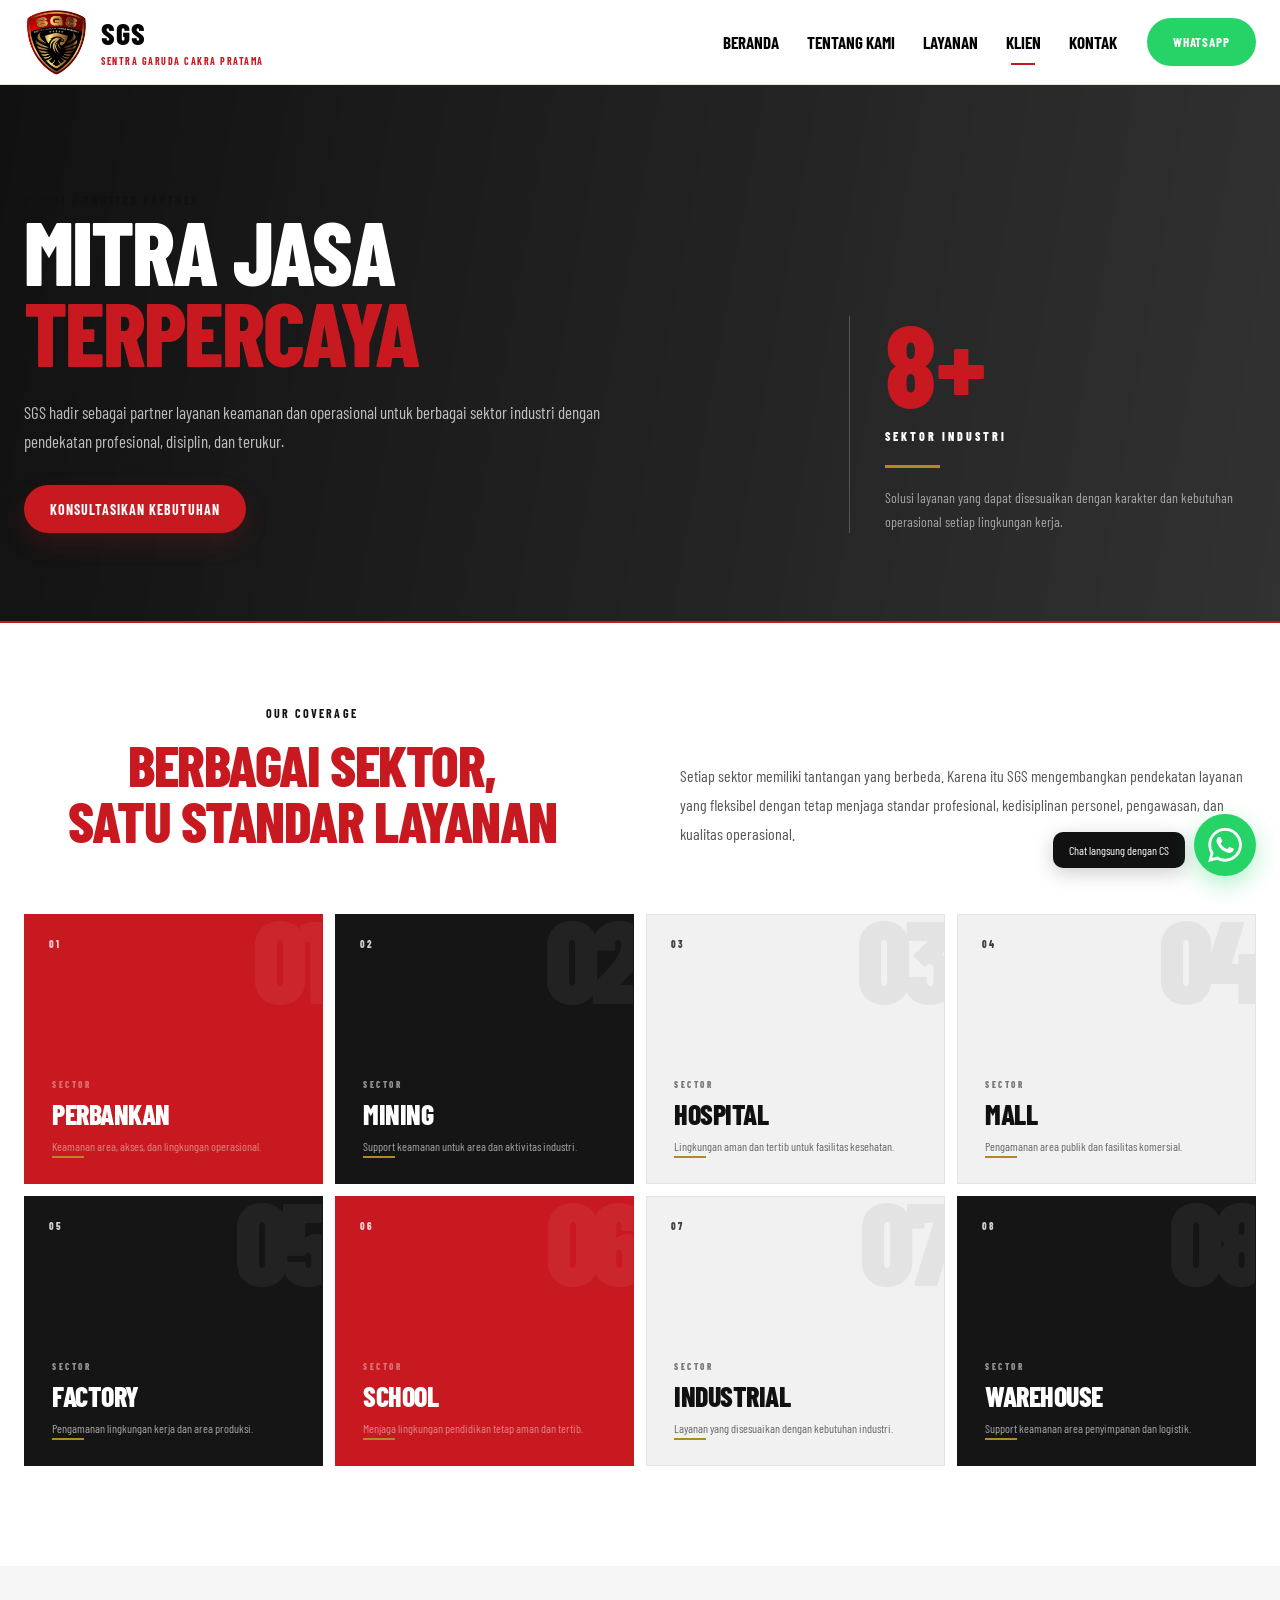
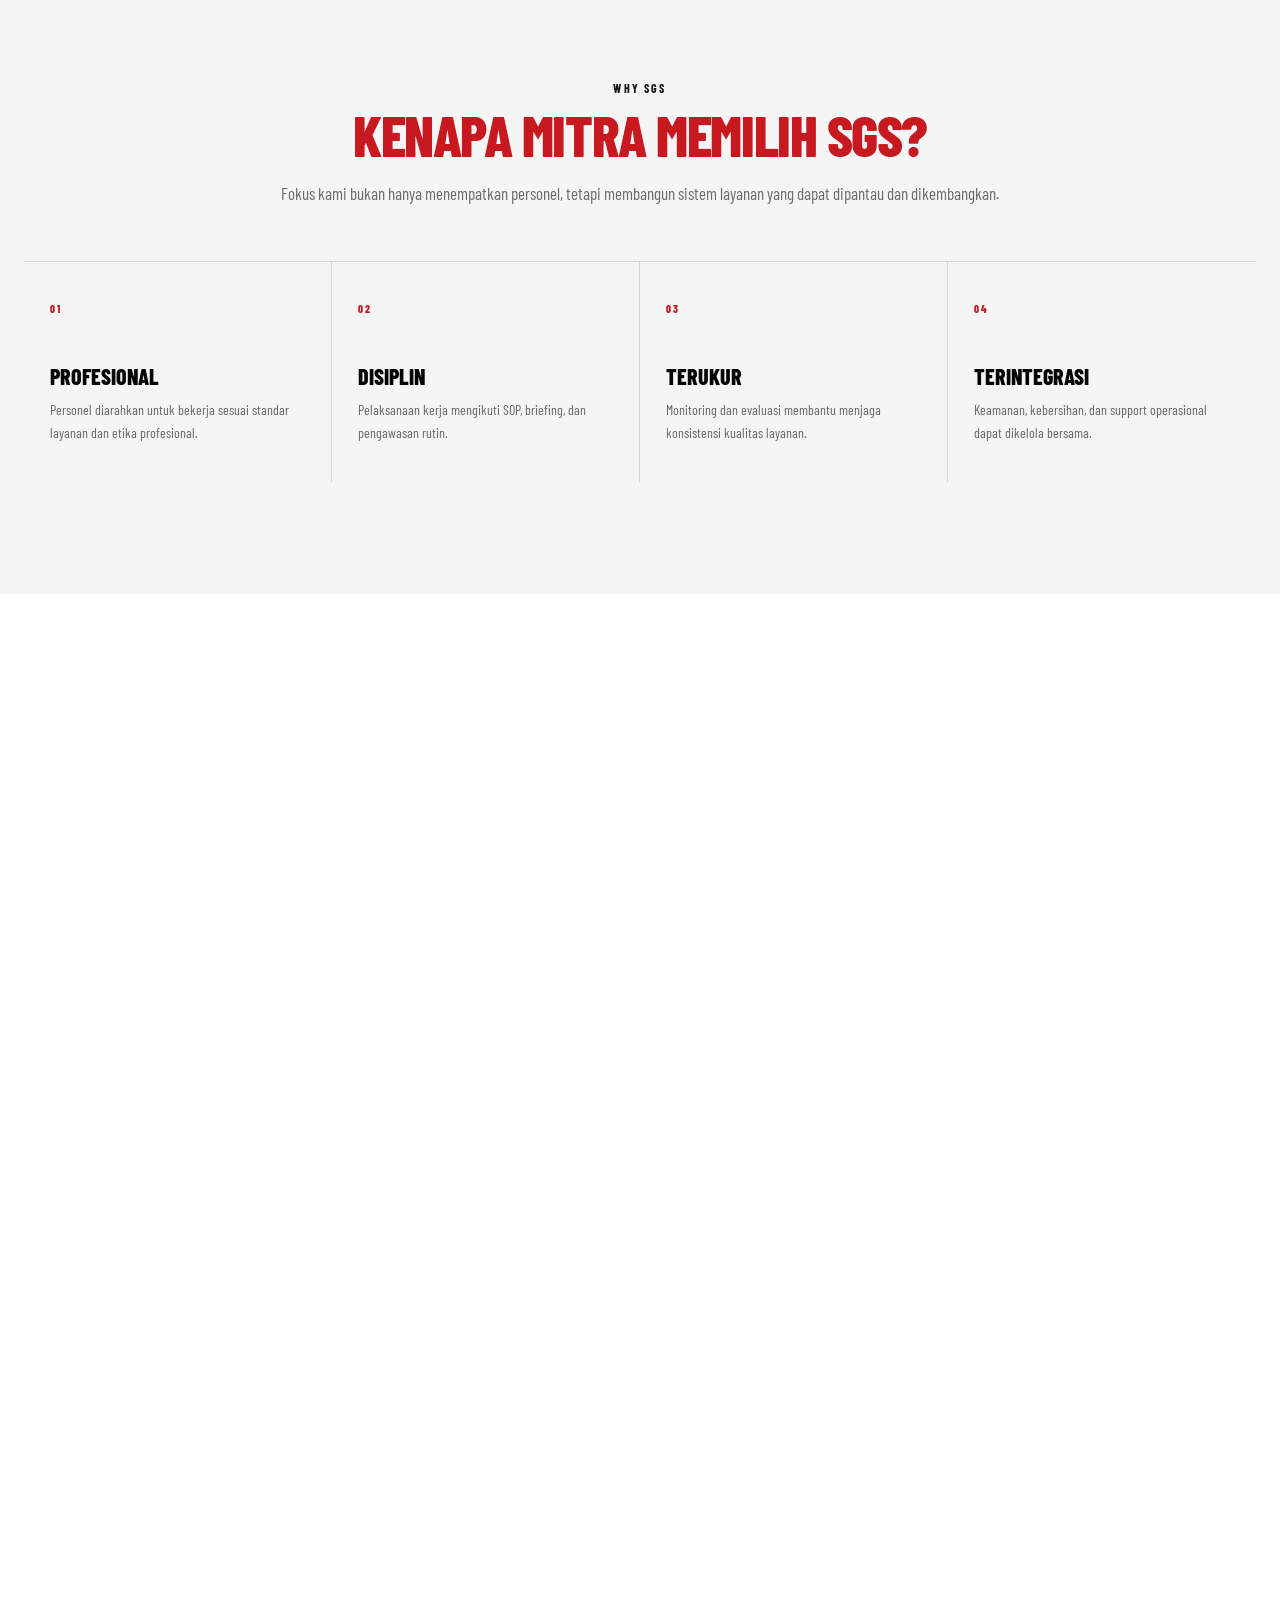
==== commit 78b1db12: "Update klien.html" ====
--- a/klien.html
+++ b/klien.html
@@ -48,7 +48,7 @@
 
       <a
         class="btn-wa nav-wa"
-        href="https://wa.me/6282211227088"
+        href="https://wa.me/6282189800300"
         target="_blank"
         rel="noopener"
       >
@@ -75,7 +75,7 @@
 
       <a
         class="btn-wa"
-        href="https://wa.me/6282211227088"
+        href="https://wa.me/6282189800300"
         target="_blank"
         rel="noopener"
       >
@@ -441,6 +441,125 @@
     </section>
 
 
+    <!-- TESTIMONIALS -->
+    <section class="section testimonial-section reveal">
+      <div class="container">
+        <div class="section-head">
+          <div class="eyebrow">
+            Kepuasan &amp; Rekomendasi Klien
+          </div>
+          <h2>
+            APA KATA MITRA TENTANG SGS
+          </h2>
+          <p>
+            Kepercayaan dari para pimpinan dan pengelola fasilitas di berbagai sektor industri atas komitmen, kedisiplinan, dan respon sigap SGS.
+          </p>
+        </div>
+
+        <div class="testimonial-grid">
+          <!-- Testimonial 1 -->
+          <article class="testimonial-card">
+            <div class="testimonial-quote-icon">
+              <svg viewBox="0 0 24 24"><path d="M6 17h3l2-4V7H5v6h3zm8 0h3l2-4V7h-6v6h3z"/></svg>
+            </div>
+            <div>
+              <div class="testimonial-stars">
+                <svg viewBox="0 0 24 24"><path d="M12 17.27L18.18 21l-1.64-7.03L22 9.24l-7.19-.61L12 2 9.19 8.63 2 9.24l5.46 4.73L5.82 21z"/></svg>
+                <svg viewBox="0 0 24 24"><path d="M12 17.27L18.18 21l-1.64-7.03L22 9.24l-7.19-.61L12 2 9.19 8.63 2 9.24l5.46 4.73L5.82 21z"/></svg>
+                <svg viewBox="0 0 24 24"><path d="M12 17.27L18.18 21l-1.64-7.03L22 9.24l-7.19-.61L12 2 9.19 8.63 2 9.24l5.46 4.73L5.82 21z"/></svg>
+                <svg viewBox="0 0 24 24"><path d="M12 17.27L18.18 21l-1.64-7.03L22 9.24l-7.19-.61L12 2 9.19 8.63 2 9.24l5.46 4.73L5.82 21z"/></svg>
+                <svg viewBox="0 0 24 24"><path d="M12 17.27L18.18 21l-1.64-7.03L22 9.24l-7.19-.61L12 2 9.19 8.63 2 9.24l5.46 4.73L5.82 21z"/></svg>
+              </div>
+              <p class="testimonial-quote">"Pengamanan di area pabrik dan pergudangan kami menjadi jauh lebih tertib sejak bermitra dengan SGS. Personel sangat teliti saat screening muatan truk logistik, pengawasan patroli malam berjalan konsisten, dan koordinasi komandan regunya sangat responsif."</p>
+            </div>
+            <div class="testimonial-client">
+              <div class="client-avatar">BH</div>
+              <div class="client-info">
+                <h4>Bambang Haryanto</h4>
+                <div class="client-role">Head of Facility &amp; Security Operations</div>
+                <span class="client-sector">Sektor Kawasan Industri Manufaktur</span>
+              </div>
+            </div>
+          </article>
+
+          <!-- Testimonial 2 -->
+          <article class="testimonial-card">
+            <div class="testimonial-quote-icon">
+              <svg viewBox="0 0 24 24"><path d="M6 17h3l2-4V7H5v6h3zm8 0h3l2-4V7h-6v6h3z"/></svg>
+            </div>
+            <div>
+              <div class="testimonial-stars">
+                <svg viewBox="0 0 24 24"><path d="M12 17.27L18.18 21l-1.64-7.03L22 9.24l-7.19-.61L12 2 9.19 8.63 2 9.24l5.46 4.73L5.82 21z"/></svg>
+                <svg viewBox="0 0 24 24"><path d="M12 17.27L18.18 21l-1.64-7.03L22 9.24l-7.19-.61L12 2 9.19 8.63 2 9.24l5.46 4.73L5.82 21z"/></svg>
+                <svg viewBox="0 0 24 24"><path d="M12 17.27L18.18 21l-1.64-7.03L22 9.24l-7.19-.61L12 2 9.19 8.63 2 9.24l5.46 4.73L5.82 21z"/></svg>
+                <svg viewBox="0 0 24 24"><path d="M12 17.27L18.18 21l-1.64-7.03L22 9.24l-7.19-.61L12 2 9.19 8.63 2 9.24l5.46 4.73L5.82 21z"/></svg>
+                <svg viewBox="0 0 24 24"><path d="M12 17.27L18.18 21l-1.64-7.03L22 9.24l-7.19-.61L12 2 9.19 8.63 2 9.24l5.46 4.73L5.82 21z"/></svg>
+              </div>
+              <p class="testimonial-quote">"Di lingkungan perbankan, keramahan dan ketegasan pengamanan harus seimbang. Personel SGS memiliki etika pelayanan yang luar biasa prima, berpenampilan sangat rapi, dan memberikan rasa aman maksimal bagi nasabah maupun rekan-rekan perbankan kami."</p>
+            </div>
+            <div class="testimonial-client">
+              <div class="client-avatar">HP</div>
+              <div class="client-info">
+                <h4>Hendrawan Putra, S.E.</h4>
+                <div class="client-role">General Affairs &amp; Asset Protection Manager</div>
+                <span class="client-sector">Sektor Perbankan Nasional</span>
+              </div>
+            </div>
+          </article>
+
+          <!-- Testimonial 3 -->
+          <article class="testimonial-card">
+            <div class="testimonial-quote-icon">
+              <svg viewBox="0 0 24 24"><path d="M6 17h3l2-4V7H5v6h3zm8 0h3l2-4V7h-6v6h3z"/></svg>
+            </div>
+            <div>
+              <div class="testimonial-stars">
+                <svg viewBox="0 0 24 24"><path d="M12 17.27L18.18 21l-1.64-7.03L22 9.24l-7.19-.61L12 2 9.19 8.63 2 9.24l5.46 4.73L5.82 21z"/></svg>
+                <svg viewBox="0 0 24 24"><path d="M12 17.27L18.18 21l-1.64-7.03L22 9.24l-7.19-.61L12 2 9.19 8.63 2 9.24l5.46 4.73L5.82 21z"/></svg>
+                <svg viewBox="0 0 24 24"><path d="M12 17.27L18.18 21l-1.64-7.03L22 9.24l-7.19-.61L12 2 9.19 8.63 2 9.24l5.46 4.73L5.82 21z"/></svg>
+                <svg viewBox="0 0 24 24"><path d="M12 17.27L18.18 21l-1.64-7.03L22 9.24l-7.19-.61L12 2 9.19 8.63 2 9.24l5.46 4.73L5.82 21z"/></svg>
+                <svg viewBox="0 0 24 24"><path d="M12 17.27L18.18 21l-1.64-7.03L22 9.24l-7.19-.61L12 2 9.19 8.63 2 9.24l5.46 4.73L5.82 21z"/></svg>
+              </div>
+              <p class="testimonial-quote">"Mengelola ketertiban di rumah sakit membutuhkan sensitivitas tinggi. Satpam SGS sangat humanis membantu keluarga pasien namun tanggap cepat mengatasi situasi darurat. Standar kepatuhan SOP-nya benar-benar dapat diandalkan."</p>
+            </div>
+            <div class="testimonial-client">
+              <div class="client-avatar">RS</div>
+              <div class="client-info">
+                <h4>dr. Ratna Susanti, MARS</h4>
+                <div class="client-role">Direktur Operasional &amp; Fasilitas</div>
+                <span class="client-sector">Sektor Fasilitas Kesehatan &amp; RS</span>
+              </div>
+            </div>
+          </article>
+
+          <!-- Testimonial 4 -->
+          <article class="testimonial-card">
+            <div class="testimonial-quote-icon">
+              <svg viewBox="0 0 24 24"><path d="M6 17h3l2-4V7H5v6h3zm8 0h3l2-4V7h-6v6h3z"/></svg>
+            </div>
+            <div>
+              <div class="testimonial-stars">
+                <svg viewBox="0 0 24 24"><path d="M12 17.27L18.18 21l-1.64-7.03L22 9.24l-7.19-.61L12 2 9.19 8.63 2 9.24l5.46 4.73L5.82 21z"/></svg>
+                <svg viewBox="0 0 24 24"><path d="M12 17.27L18.18 21l-1.64-7.03L22 9.24l-7.19-.61L12 2 9.19 8.63 2 9.24l5.46 4.73L5.82 21z"/></svg>
+                <svg viewBox="0 0 24 24"><path d="M12 17.27L18.18 21l-1.64-7.03L22 9.24l-7.19-.61L12 2 9.19 8.63 2 9.24l5.46 4.73L5.82 21z"/></svg>
+                <svg viewBox="0 0 24 24"><path d="M12 17.27L18.18 21l-1.64-7.03L22 9.24l-7.19-.61L12 2 9.19 8.63 2 9.24l5.46 4.73L5.82 21z"/></svg>
+                <svg viewBox="0 0 24 24"><path d="M12 17.27L18.18 21l-1.64-7.03L22 9.24l-7.19-.61L12 2 9.19 8.63 2 9.24l5.46 4.73L5.82 21z"/></svg>
+              </div>
+              <p class="testimonial-quote">"Integrasi antara satpam dan tenaga Office Boy dari SGS sangat memudahkan manajemen gedung kami. Area publik mall tetap higienis, pengawasan arus pengunjung tertata rapi, dan penanganan insiden dilakukan secara profesional."</p>
+            </div>
+            <div class="testimonial-client">
+              <div class="client-avatar">AP</div>
+              <div class="client-info">
+                <h4>Agnes Pratiwi, M.M.</h4>
+                <div class="client-role">Building Management Lead</div>
+                <span class="client-sector">Sektor Mall &amp; Commercial Center</span>
+              </div>
+            </div>
+          </article>
+        </div>
+      </div>
+    </section>
+
     <!-- QUOTE -->
     <section class="client-quote reveal">
 
@@ -471,7 +590,7 @@
     <div class="eyebrow" style="color:#fff">SGS Security &amp; Office Boy Services</div>
     <h2>SIAP MENINGKATKAN STANDAR KEAMANAN DAN KEBERSIHAN PERUSAHAAN ANDA?</h2>
     <p>Hubungi Marketing SGS untuk mendiskusikan kebutuhan keamanan dan kebersihan perusahaan Anda.</p>
-    <a class="btn-wa" href="https://wa.me/6282211227088" target="_blank" rel="noopener">Whatsapp CS</a><a class="btn btn-outline" href="kontak.html">Google Maps</a>
+    <a class="btn-wa" href="https://wa.me/6282189800300" target="_blank" rel="noopener">Whatsapp CS</a><a class="btn btn-outline" href="kontak.html">Google Maps</a>
   </div>
 </section>
 </main><footer class="footer">
@@ -479,11 +598,11 @@
     <div class="footer-grid">
       <div class="footer-brand"><img src="assets/images/logo.png" alt="Logo SGS"><strong>PT. SENTRA GARUDA CAKRA PRATAMA</strong><p>SGS Security &amp; Office Boy Services</p><p>Jalan Taman Cempaka No.8 Kav Merdeka - Bandung 40113</p></div>
       <div><h4>Navigation</h4><a href="index.html">Beranda</a><a href="tentang.html">Tentang Kami</a><a href="layanan.html">Layanan</a><a href="tentang.html#klien">Klien</a><a href="kontak.html">Kontak</a></div>
-      <div><h4>Marketing</h4><a href="tel:082211227088">082211227088</a><a href="https://wa.me/6282211227088" target="_blank" rel="noopener">WhatsApp</a><p>Jalan Taman Cempaka No.8 Kav Merdeka - Bandung 40113</p></div>
+      <div><h4>Marketing</h4><a href="tel:082189800300">082189800300</a><a href="https://wa.me/6282189800300" target="_blank" rel="noopener">WhatsApp</a><p>Jalan Taman Cempaka No.8 Kav Merdeka - Bandung 40113</p></div>
     </div>
     <div class="footer-bottom"><span>© 2026 PT. Sentra Garuda Cakra Pratama. All Rights Reserved.</span><span>SECURITY • CLEANING • OFFICE SUPPORT</span></div>
   </div>
-</footer><a href="https://wa.me/6281234567890"
+</footer><a href="https://wa.me/6282189800300"
    class="wa-float"
    target="_blank"
    rel="noopener"
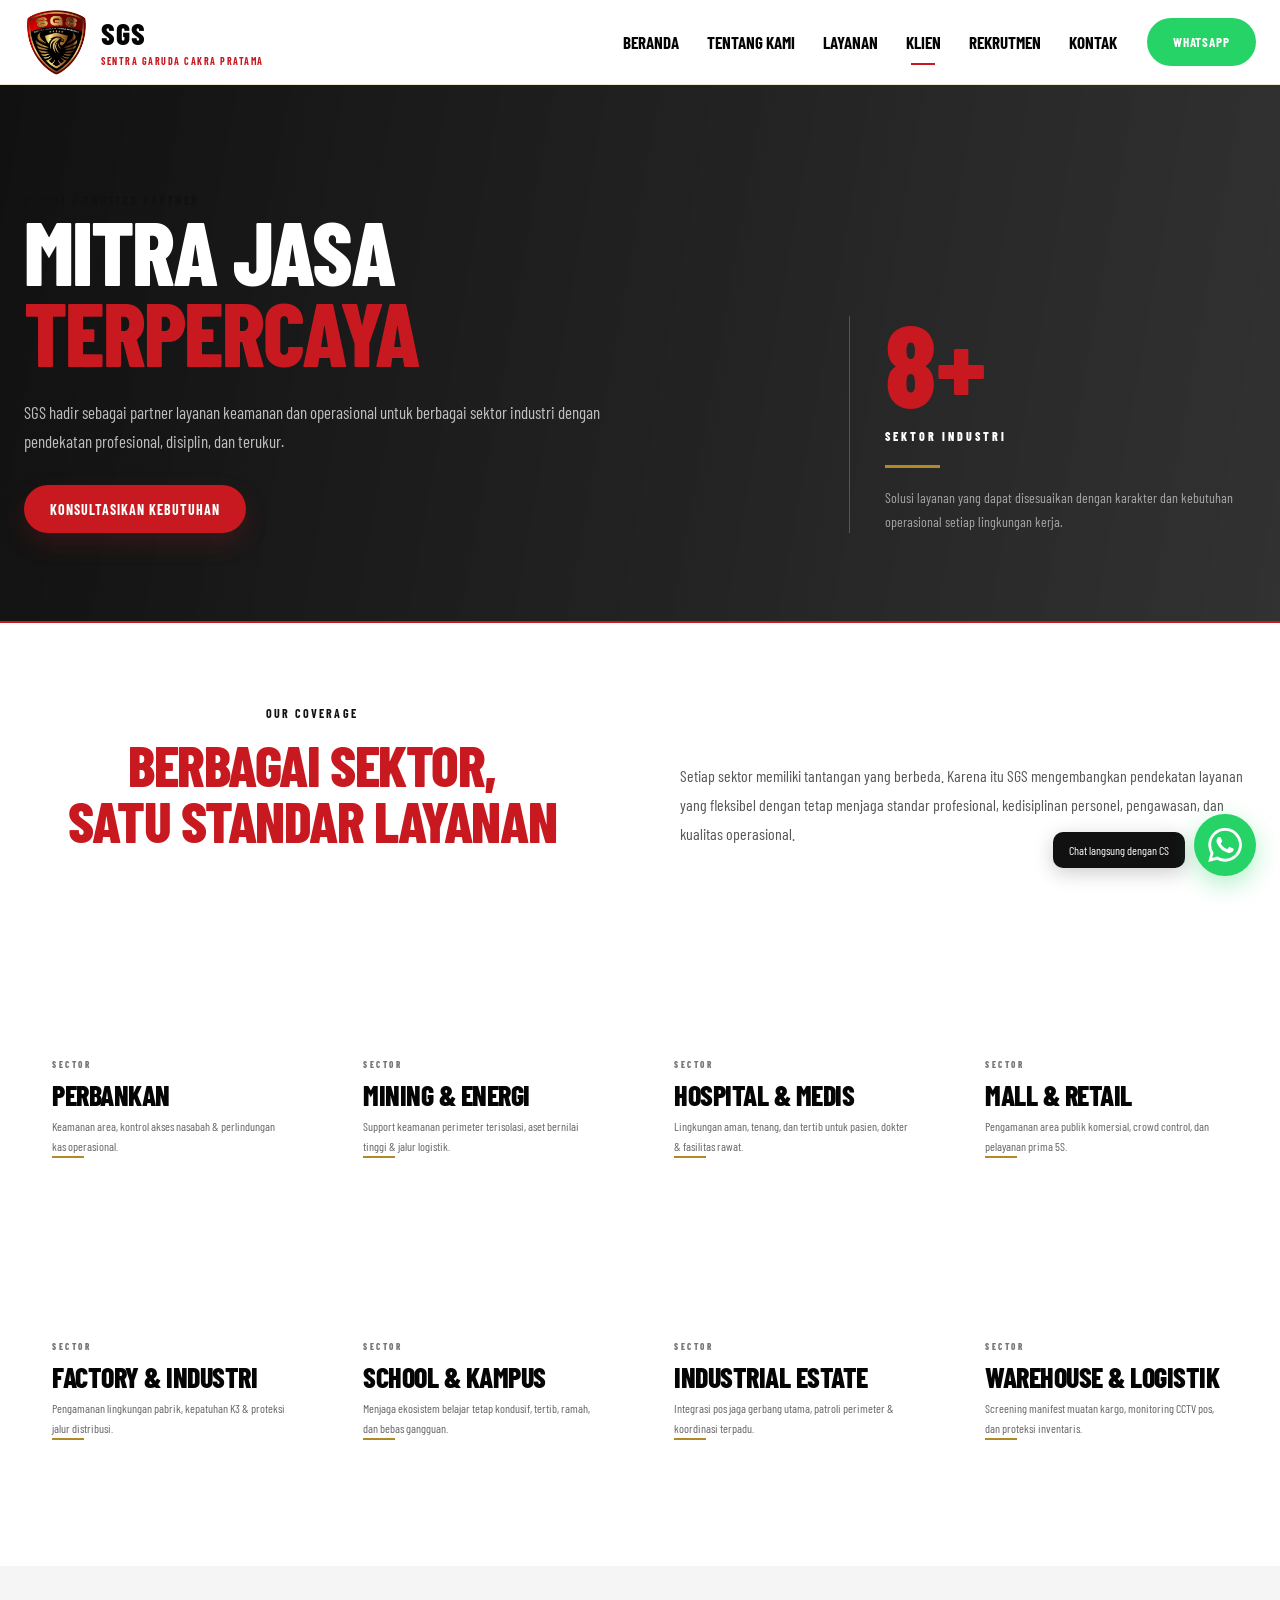
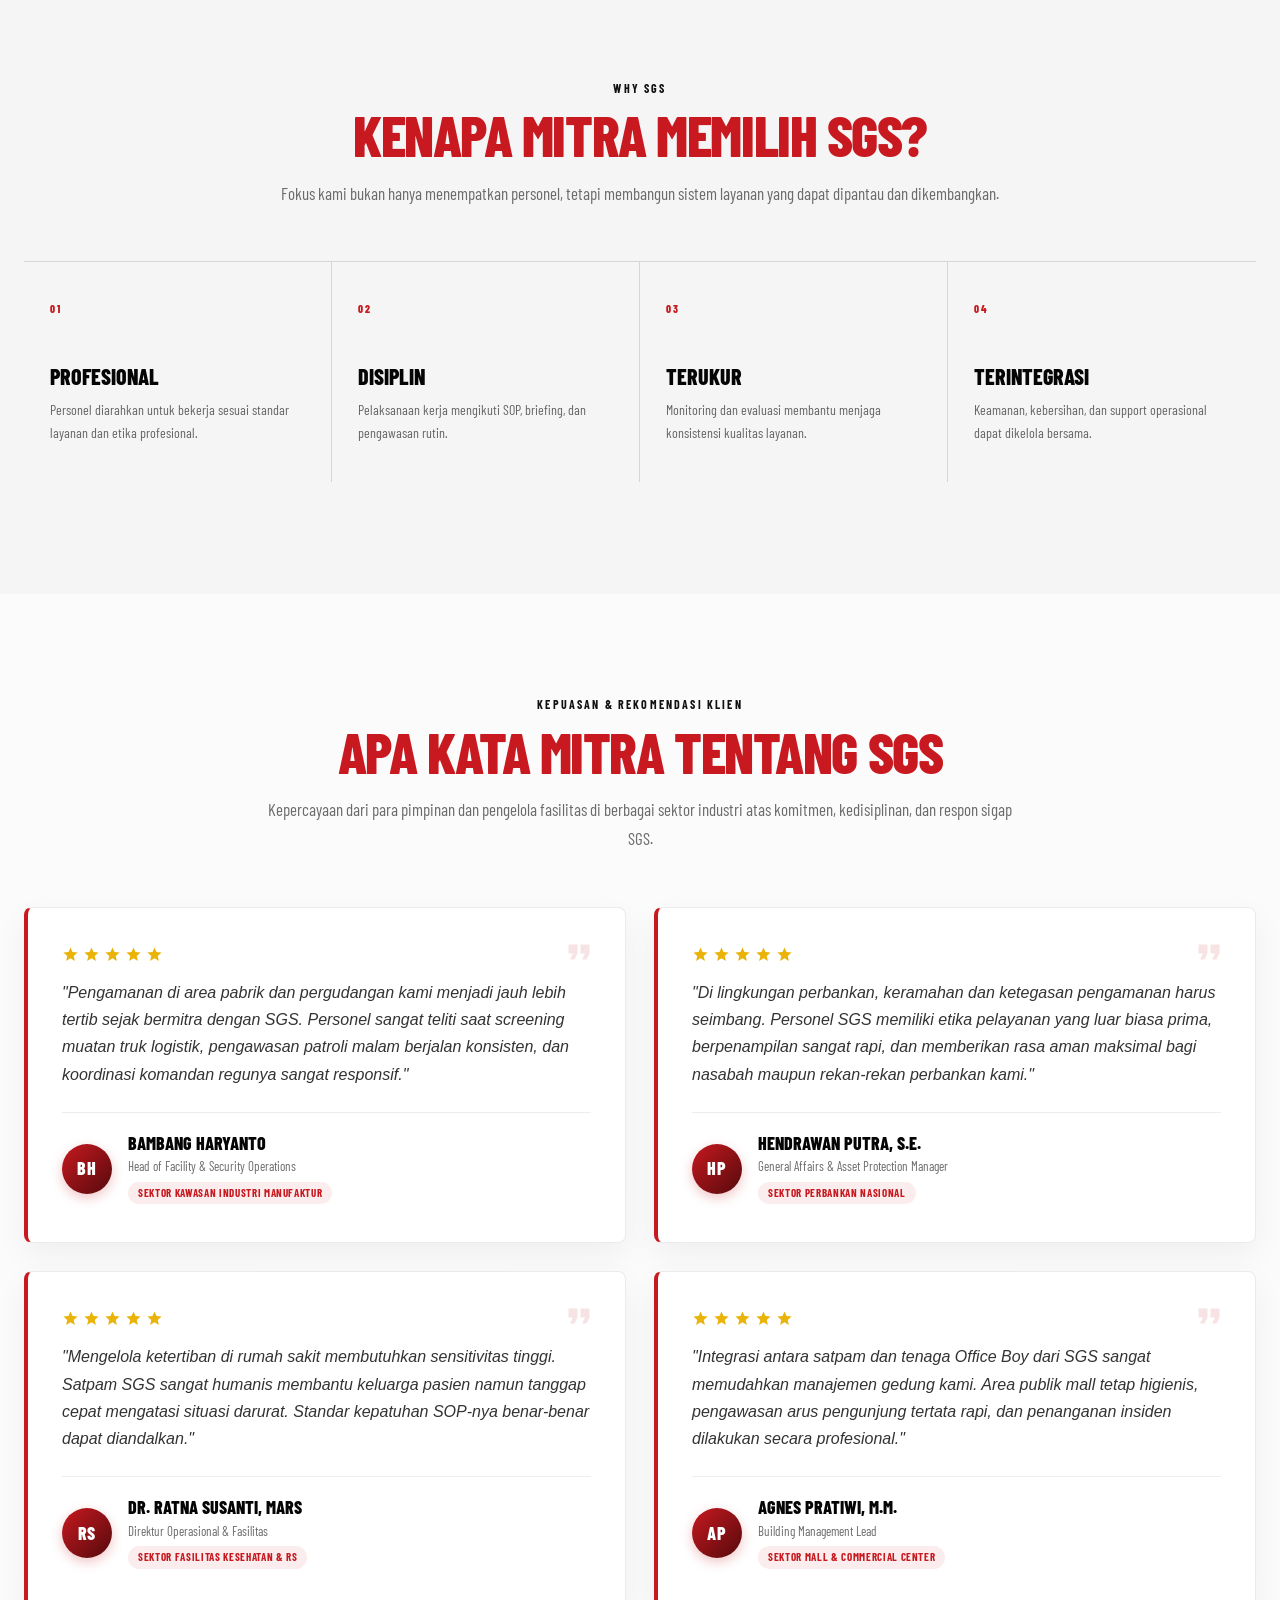
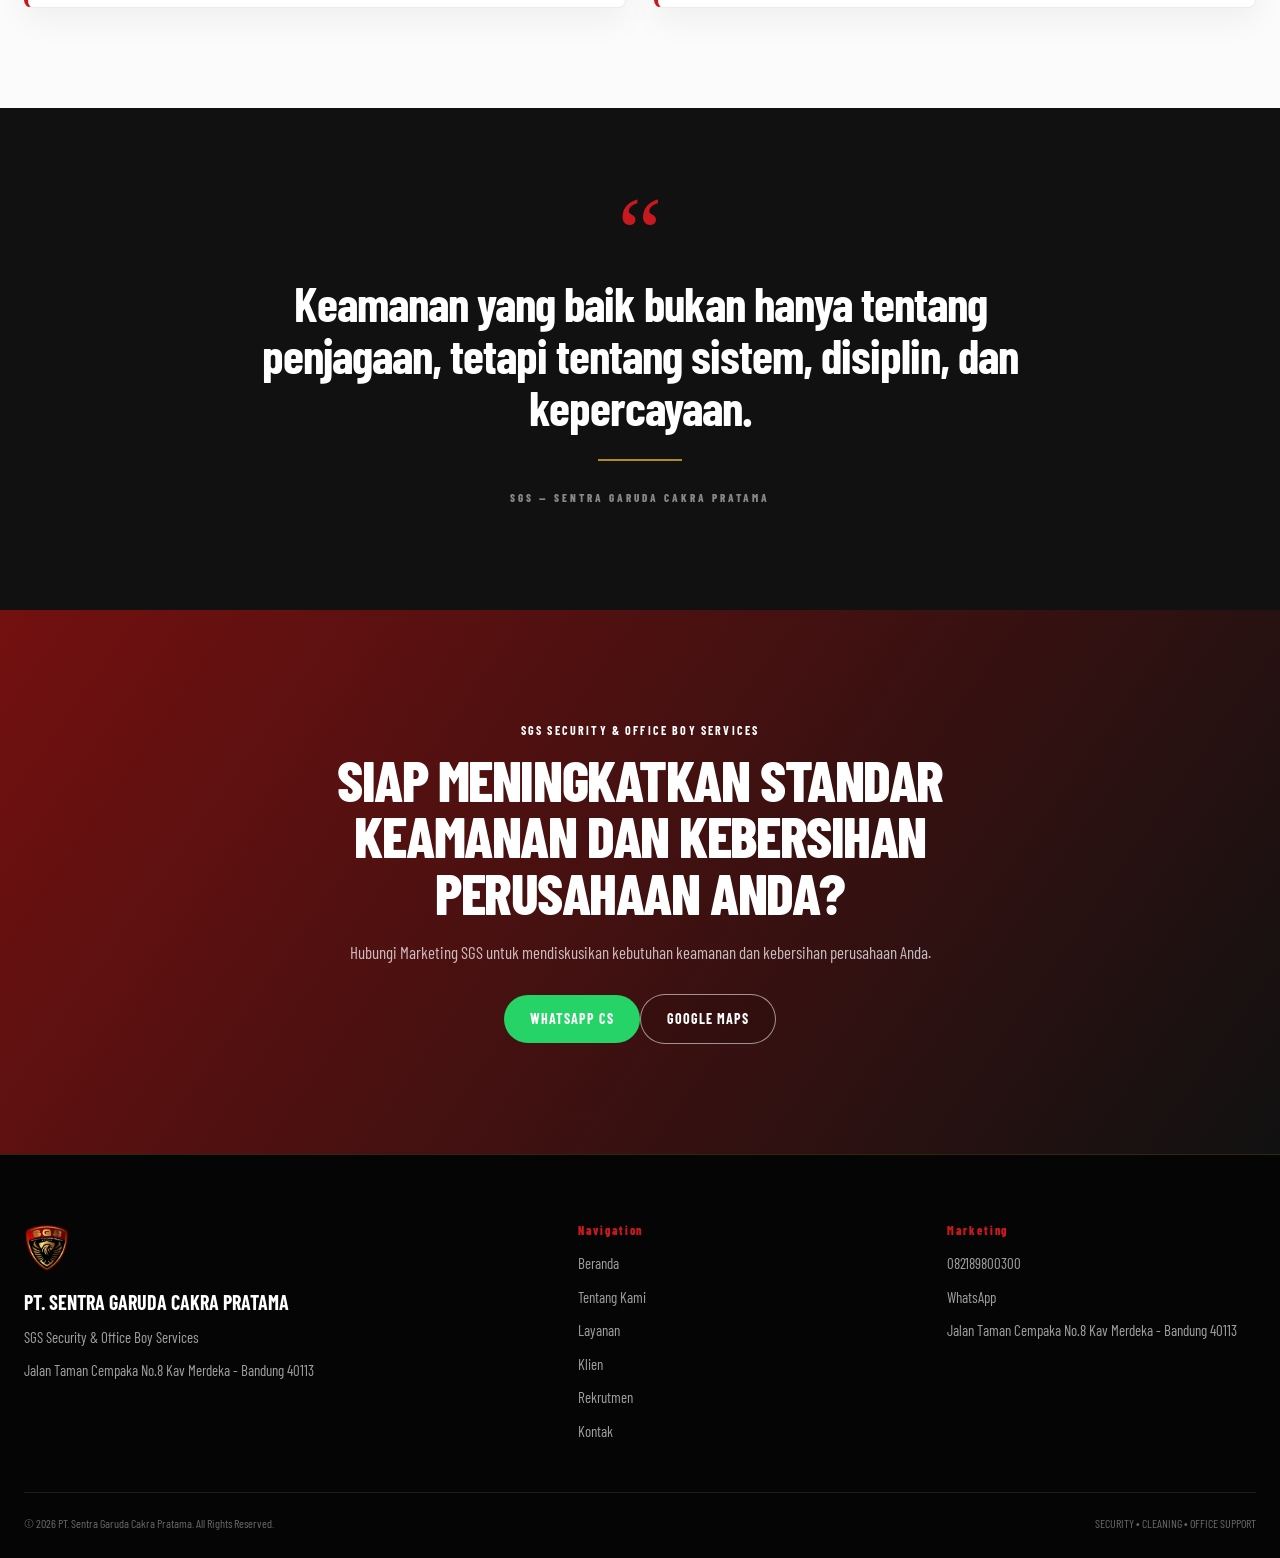
==== commit 3de43633: "Update klien.html" ====
--- a/klien.html
+++ b/klien.html
@@ -43,6 +43,7 @@
         <a href="tentang.html">TENTANG KAMI</a>
         <a href="layanan.html">LAYANAN</a>
         <a href="klien.html" class="active">KLIEN</a>
+        <a href="rekrutmen.html">REKRUTMEN</a>
         <a href="kontak.html">KONTAK</a>
       </nav>
 
@@ -71,6 +72,7 @@
         <a href="tentang.html">TENTANG KAMI</a>
         <a href="layanan.html">LAYANAN</a>
         <a href="klien.html" class="active">KLIEN</a>
+        <a href="rekrutmen.html">REKRUTMEN</a>
         <a href="kontak.html">KONTAK</a>
 
       <a
@@ -185,147 +187,108 @@
 
     <div class="sector-mosaic">
 
-      <!-- 01 -->
-      <article class="sector-type-card sector-red">
-
-        <span class="sector-index">01</span>
-
-        <div class="sector-symbol">01</div>
-
+      <!-- 01 PERBANKAN -->
+      <article class="sector-type-card sector-card-photo">
+        <div class="sector-photo-bg" style="background-image: url('assets/images/hero-security.jpg');"></div>
+        <div class="sector-photo-overlay"></div>
         <div class="sector-card-content">
           <small>SECTOR</small>
           <h3>PERBANKAN</h3>
           <p>
-            Keamanan area, akses, dan lingkungan operasional.
-          </p>
-        </div>
-
-      </article>
-
-
-      <!-- 02 -->
-      <article class="sector-type-card sector-dark">
-
-        <span class="sector-index">02</span>
-
-        <div class="sector-symbol">02</div>
-
-        <div class="sector-card-content">
-          <small>SECTOR</small>
-          <h3>MINING</h3>
-          <p>
-            Support keamanan untuk area dan aktivitas industri.
-          </p>
-        </div>
-
-      </article>
-
-
-      <!-- 03 -->
-      <article class="sector-type-card sector-light">
-
-        <span class="sector-index">03</span>
-
-        <div class="sector-symbol">03</div>
-
-        <div class="sector-card-content">
-          <small>SECTOR</small>
-          <h3>HOSPITAL</h3>
-          <p>
-            Lingkungan aman dan tertib untuk fasilitas kesehatan.
-          </p>
-        </div>
-
-      </article>
-
-
-      <!-- 04 -->
-      <article class="sector-type-card sector-light">
-
-        <span class="sector-index">04</span>
-
-        <div class="sector-symbol">04</div>
-
-        <div class="sector-card-content">
-          <small>SECTOR</small>
-          <h3>MALL</h3>
-          <p>
-            Pengamanan area publik dan fasilitas komersial.
-          </p>
-        </div>
-
-      </article>
-
-
-      <!-- 05 -->
-      <article class="sector-type-card sector-dark">
-
-        <span class="sector-index">05</span>
-
-        <div class="sector-symbol">05</div>
-
-        <div class="sector-card-content">
-          <small>SECTOR</small>
-          <h3>FACTORY</h3>
-          <p>
-            Pengamanan lingkungan kerja dan area produksi.
-          </p>
-        </div>
-
-      </article>
-
-
-      <!-- 06 -->
-      <article class="sector-type-card sector-red">
-
-        <span class="sector-index">06</span>
-
-        <div class="sector-symbol">06</div>
-
-        <div class="sector-card-content">
-          <small>SECTOR</small>
-          <h3>SCHOOL</h3>
-          <p>
-            Menjaga lingkungan pendidikan tetap aman dan tertib.
-          </p>
-        </div>
-
-      </article>
-
-
-      <!-- 07 -->
-      <article class="sector-type-card sector-light">
-
-        <span class="sector-index">07</span>
-
-        <div class="sector-symbol">07</div>
-
-        <div class="sector-card-content">
-          <small>SECTOR</small>
-          <h3>INDUSTRIAL</h3>
-          <p>
-            Layanan yang disesuaikan dengan kebutuhan industri.
-          </p>
-        </div>
-
-      </article>
-
-
-      <!-- 08 -->
-      <article class="sector-type-card sector-dark">
-
-        <span class="sector-index">08</span>
-
-        <div class="sector-symbol">08</div>
-
-        <div class="sector-card-content">
-          <small>SECTOR</small>
-          <h3>WAREHOUSE</h3>
-          <p>
-            Support keamanan area penyimpanan dan logistik.
-          </p>
-        </div>
-
+            Keamanan area, kontrol akses nasabah &amp; perlindungan kas operasional.
+          </p>
+        </div>
+      </article>
+
+      <!-- 02 MINING -->
+      <article class="sector-type-card sector-card-photo">
+        <div class="sector-photo-bg" style="background-image: url('assets/images/satpam-industri-brief.jpg');"></div>
+        <div class="sector-photo-overlay"></div>
+        <div class="sector-card-content">
+          <small>SECTOR</small>
+          <h3>MINING &amp; ENERGI</h3>
+          <p>
+            Support keamanan perimeter terisolasi, aset bernilai tinggi &amp; jalur logistik.
+          </p>
+        </div>
+      </article>
+
+      <!-- 03 HOSPITAL -->
+      <article class="sector-type-card sector-card-photo">
+        <div class="sector-photo-bg" style="background-image: url('assets/images/keamanan-rs.png');"></div>
+        <div class="sector-photo-overlay"></div>
+        <div class="sector-card-content">
+          <small>SECTOR</small>
+          <h3>HOSPITAL &amp; MEDIS</h3>
+          <p>
+            Lingkungan aman, tenang, dan tertib untuk pasien, dokter &amp; fasilitas rawat.
+          </p>
+        </div>
+      </article>
+
+      <!-- 04 MALL -->
+      <article class="sector-type-card sector-card-photo">
+        <div class="sector-photo-bg" style="background-image: url('assets/images/satpam-event.png');"></div>
+        <div class="sector-photo-overlay"></div>
+        <div class="sector-card-content">
+          <small>SECTOR</small>
+          <h3>MALL &amp; RETAIL</h3>
+          <p>
+            Pengamanan area publik komersial, crowd control, dan pelayanan prima 5S.
+          </p>
+        </div>
+      </article>
+
+      <!-- 05 FACTORY -->
+      <article class="sector-type-card sector-card-photo">
+        <div class="sector-photo-bg" style="background-image: url('assets/images/satpam-industri.png');"></div>
+        <div class="sector-photo-overlay"></div>
+        <div class="sector-card-content">
+          <small>SECTOR</small>
+          <h3>FACTORY &amp; INDUSTRI</h3>
+          <p>
+            Pengamanan lingkungan pabrik, kepatuhan K3 &amp; proteksi jalur distribusi.
+          </p>
+        </div>
+      </article>
+
+      <!-- 06 SCHOOL -->
+      <article class="sector-type-card sector-card-photo">
+        <div class="sector-photo-bg" style="background-image: url('assets/images/keamanan-sekolah.png');"></div>
+        <div class="sector-photo-overlay"></div>
+        <div class="sector-card-content">
+          <small>SECTOR</small>
+          <h3>SCHOOL &amp; KAMPUS</h3>
+          <p>
+            Menjaga ekosistem belajar tetap kondusif, tertib, ramah, dan bebas gangguan.
+          </p>
+        </div>
+      </article>
+
+      <!-- 07 INDUSTRIAL -->
+      <article class="sector-type-card sector-card-photo">
+        <div class="sector-photo-bg" style="background-image: url('assets/images/sgs-brief.png');"></div>
+        <div class="sector-photo-overlay"></div>
+        <div class="sector-card-content">
+          <small>SECTOR</small>
+          <h3>INDUSTRIAL ESTATE</h3>
+          <p>
+            Integrasi pos jaga gerbang utama, patroli perimeter &amp; koordinasi terpadu.
+          </p>
+        </div>
+      </article>
+
+      <!-- 08 WAREHOUSE -->
+      <article class="sector-type-card sector-card-photo">
+        <div class="sector-photo-bg" style="background-image: url('assets/images/keamanan-rumah.png');"></div>
+        <div class="sector-photo-overlay"></div>
+        <div class="sector-card-content">
+          <small>SECTOR</small>
+          <h3>WAREHOUSE &amp; LOGISTIK</h3>
+          <p>
+            Screening manifest muatan kargo, monitoring CCTV pos, dan proteksi inventaris.
+          </p>
+        </div>
       </article>
 
     </div>
@@ -597,7 +560,7 @@
   <div class="container">
     <div class="footer-grid">
       <div class="footer-brand"><img src="assets/images/logo.png" alt="Logo SGS"><strong>PT. SENTRA GARUDA CAKRA PRATAMA</strong><p>SGS Security &amp; Office Boy Services</p><p>Jalan Taman Cempaka No.8 Kav Merdeka - Bandung 40113</p></div>
-      <div><h4>Navigation</h4><a href="index.html">Beranda</a><a href="tentang.html">Tentang Kami</a><a href="layanan.html">Layanan</a><a href="tentang.html#klien">Klien</a><a href="kontak.html">Kontak</a></div>
+      <div><h4>Navigation</h4><a href="index.html">Beranda</a><a href="tentang.html">Tentang Kami</a><a href="layanan.html">Layanan</a><a href="klien.html">Klien</a><a href="rekrutmen.html">Rekrutmen</a><a href="kontak.html">Kontak</a></div>
       <div><h4>Marketing</h4><a href="tel:082189800300">082189800300</a><a href="https://wa.me/6282189800300" target="_blank" rel="noopener">WhatsApp</a><p>Jalan Taman Cempaka No.8 Kav Merdeka - Bandung 40113</p></div>
     </div>
     <div class="footer-bottom"><span>© 2026 PT. Sentra Garuda Cakra Pratama. All Rights Reserved.</span><span>SECURITY • CLEANING • OFFICE SUPPORT</span></div>
--- a/style.css
+++ b/style.css
@@ -927,242 +927,192 @@
 
 .topology-wrapper {
     position: relative;
+    width: 1000px;
+    max-width: 100%;
+    height: 680px;
+    margin: 0 auto;
+}
+
+.topology-lines-svg {
+    position: absolute;
+    top: 0;
+    left: 0;
     width: 100%;
-    max-width: 1050px;
-    height: 720px;
-    margin: 0 auto;
+    height: 100%;
+    z-index: 1;
+    pointer-events: none;
+    overflow: visible;
+}
+
+.topo-line {
+    stroke-width: 2px;
+    stroke-dasharray: 6 4;
+}
+
+.topo-ring {
+    fill: none;
+    stroke: rgba(199, 25, 31, 0.12);
+    stroke-width: 1.5px;
+}
+
+.topo-ring-outer {
+    stroke-dasharray: 5 6;
+    stroke: rgba(5, 5, 5, 0.08);
+}
+
+.topo-dot {
+    fill: #C7191F;
+    filter: drop-shadow(0 0 5px rgba(199, 25, 31, 0.6));
 }
 
 .topology-item {
     position: absolute;
-    width: 220px;
+    width: 180px;
     text-align: center;
     z-index: 5;
+    transition: transform .35s ease;
 }
 
 .topology-logo {
     position: relative;
-    width: 180px;
-    height: 140px;
-    margin: 0 auto 15px;
+    width: 160px;
+    height: 110px;
+    margin: 0 auto 10px;
     display: flex;
     align-items: center;
     justify-content: center;
     background: #fff;
-    transition: transform .45s ease, box-shadow .45s ease;
+    border: 1px solid rgba(5, 5, 5, 0.1);
+    border-radius: 10px;
+    box-shadow: 0 10px 25px rgba(0, 0, 0, 0.06);
+    transition: transform .35s ease, box-shadow .35s ease, border-color .35s ease;
+    padding: 10px;
 }
 
 .topology-logo img {
     display: block;
-    max-width: 150px;
-    max-height: 120px;
+    max-width: 130px;
+    max-height: 85px;
     width: auto;
     height: auto;
     object-fit: contain;
-    filter: grayscale(100%);
-    opacity: .65;
-    transition: filter .45s ease, opacity .45s ease, transform .45s ease;
+    filter: grayscale(80%);
+    opacity: .8;
+    transition: filter .35s ease, opacity .35s ease, transform .35s ease;
 }
 
 .topology-item:hover .topology-logo {
-    transform: translateY(-8px);
+    transform: translateY(-6px);
+    border-color: rgba(199, 25, 31, 0.4);
+    box-shadow: 0 16px 36px rgba(199, 25, 31, 0.16);
 }
 
 .topology-item:hover .topology-logo img {
     filter: grayscale(0%);
     opacity: 1;
-    transform: scale(1.08);
-}
-
-.topology-item h4,
+    transform: scale(1.06);
+}
+
+.topology-item h4 {
+    display: block;
+    width: 100%;
+    margin: 0;
+    font-size: 13px;
+    font-weight: 800;
+    letter-spacing: .5px;
+    color: #111;
+    text-transform: uppercase;
+    line-height: 1.3;
+}
+
 .topology-item strong {
     display: block;
     width: 100%;
-    margin: 0;
-    font-size: 12px;
-    line-height: 1.4;
-    font-weight: 700;
-    letter-spacing: .5px;
-    color: #555;
-    text-align: center;
-    transition: color .3s ease;
-}
-
-.topology-item:hover h4,
-.topology-item:hover strong {
-    color: #111;
+    margin-top: 3px;
+    font-size: 11px;
+    font-weight: 600;
+    color: var(--gray);
+    line-height: 1.3;
 }
 
 .topology-center {
     position: absolute;
     left: 50%;
     top: 50%;
-    width: 190px;
-    height: 190px;
+    width: 180px;
+    height: 180px;
     transform: translate(-50%, -50%);
     display: flex;
     align-items: center;
     justify-content: center;
-    border: 1px solid #ddd;
+    border: 3px solid var(--red);
     border-radius: 50%;
     background: #fff;
+    box-shadow: 0 14px 38px rgba(199, 25, 31, 0.22), 0 0 0 10px rgba(199, 25, 31, 0.07);
     z-index: 10;
-}
-
-.topology-center::before {
-    content: "";
-    position: absolute;
-    width: 160px;
-    height: 160px;
-    border: 1px solid #e21c2a;
-    border-radius: 50%;
-    transition: transform .5s ease;
-}
-
-.topology-center:hover::before {
-    transform: scale(1.08);
-}
-
-.topology-center::after {
-    display: none;
-}
-
-.topology-center-inner {
-    position: relative;
-    z-index: 2;
-    text-align: center;
-}
-
-.topology-center-inner span {
-    display: block;
-    margin-bottom: 5px;
-    font-size: 18px;
-    font-weight: 800;
-    color: #111;
-}
-
-.topology-center-inner strong {
-    display: block;
-    font-size: 16px;
-    font-weight: 800;
-    letter-spacing: .5px;
-    color: #111;
+    transition: transform .4s ease, box-shadow .4s ease;
+}
+
+.topology-center:hover {
+    transform: translate(-50%, -50%) scale(1.05);
+    box-shadow: 0 20px 45px rgba(199, 25, 31, 0.32), 0 0 0 14px rgba(199, 25, 31, 0.12);
 }
 
 .network-center {
     position: relative;
-    width: 135px;
-    height: 135px;
+    width: 130px;
+    height: 130px;
     display: flex;
     align-items: center;
     justify-content: center;
-    z-index: 20;
 }
 
 .network-center img {
-    width: 110px;
+    width: 100px;
     height: auto;
-    max-width: 110px;
-    max-height: 110px;
+    max-width: 100px;
+    max-height: 100px;
     object-fit: contain;
     display: block;
-    margin: 0;
-}
-
+}
+
+/* Precise item coordinates aligning exactly with SVG line endpoints */
 .topology-item-1 {
-    top: 20px;
-    left: 80px;
+    top: 55px;
+    left: 100px;
 }
 
 .topology-item-2 {
-    top: 20px;
-    right: 80px;
+    top: 55px;
+    right: 100px;
 }
 
 .topology-item-3 {
-    top: 270px;
-    left: 0;
+    top: 285px;
+    left: 30px;
 }
 
 .topology-item-4 {
-    top: 270px;
-    right: 0;
+    top: 285px;
+    right: 30px;
 }
 
 .topology-item-5 {
-    bottom: 10px;
-    left: 80px;
+    top: 515px;
+    left: 100px;
 }
 
 .topology-item-6 {
-    bottom: 10px;
-    right: 80px;
-}
-
-.topology-line {
-    position: absolute;
-    background: #ddd;
-    z-index: 1;
-}
-
-.line-top {
-    width: 1px;
-    height: 120px;
-    top: 140px;
-    left: 50%;
-    transform: translateX(-50%);
-}
-
-.line-bottom {
-    width: 1px;
-    height: 120px;
-    bottom: 130px;
-    left: 50%;
-    transform: translateX(-50%);
-}
-
-.line-left-top {
-    width: 250px;
-    height: 1px;
-    top: 350px;
-    left: 190px;
-}
-
-.line-right-top {
-    width: 250px;
-    height: 1px;
-    top: 350px;
-    right: 190px;
-}
-
-.line-left-bottom {
-    width: 190px;
-    height: 1px;
-    top: 475px;
-    left: 260px;
-    transform: rotate(-25deg);
-    transform-origin: left center;
-}
-
-.line-right-bottom {
-    width: 190px;
-    height: 1px;
-    top: 475px;
-    right: 260px;
-    transform: rotate(25deg);
-    transform-origin: right center;
-}
-
-.topology-line::after {
-    content: "";
-    position: absolute;
-    width: 7px;
-    height: 7px;
-    border-radius: 50%;
-    background: #e21c2a;
-    top: 50%;
-    left: 50%;
-    transform: translate(-50%, -50%);
+    top: 515px;
+    right: 100px;
+}
+
+@media (max-width: 1050px) and (min-width: 768px) {
+    .topology-wrapper {
+        transform: scale(0.8);
+        transform-origin: center center;
+        margin: -40px auto;
+    }
 }
 
 
@@ -2647,7 +2597,8 @@
         overflow: visible !important;
     }
 
-    .topology-line {
+    .topology-line,
+    .topology-lines-svg {
         display: none !important;
     }
 
@@ -2854,3 +2805,557 @@
         font-size: 9px;
     }
 }
+
+/* =========================================================
+   IMPROVED SECTION: SOLUSI PENGAMANAN & FASILITAS TERPADU
+   ========================================================= */
+
+.solusi-section {
+    background: #0e0e0e;
+    color: #fff;
+    padding: 100px 0 85px;
+    position: relative;
+    overflow: hidden;
+}
+
+.solusi-section::before {
+    content: "";
+    position: absolute;
+    top: 0;
+    left: 50%;
+    transform: translateX(-50%);
+    width: 100%;
+    max-width: 1320px;
+    height: 100%;
+    background: radial-gradient(circle at 50% 0%, rgba(199, 25, 31, 0.18), transparent 70%);
+    pointer-events: none;
+}
+
+.solusi-section .section-head h2 {
+    color: #fff;
+}
+
+.solusi-section .section-head p {
+    color: rgba(255, 255, 255, 0.82);
+}
+
+.solusi-grid {
+    display: grid;
+    grid-template-columns: repeat(4, 1fr);
+    gap: 22px;
+    margin-bottom: 45px;
+}
+
+.solusi-card {
+    background: rgba(255, 255, 255, 0.04);
+    border: 1px solid rgba(255, 255, 255, 0.1);
+    border-top: 3px solid var(--red);
+    padding: 34px 26px;
+    display: flex;
+    flex-direction: column;
+    border-radius: 6px;
+    transition: all 0.35s ease;
+    position: relative;
+}
+
+.solusi-card:hover {
+    transform: translateY(-7px);
+    background: rgba(255, 255, 255, 0.08);
+    border-top-color: var(--gold);
+    box-shadow: 0 20px 40px rgba(0, 0, 0, 0.4);
+}
+
+.solusi-card-head {
+    display: flex;
+    justify-content: space-between;
+    align-items: center;
+    margin-bottom: 20px;
+}
+
+.solusi-icon {
+    width: 48px;
+    height: 48px;
+    background: rgba(199, 25, 31, 0.18);
+    border: 1px solid rgba(199, 25, 31, 0.4);
+    border-radius: 8px;
+    display: flex;
+    align-items: center;
+    justify-content: center;
+    color: #ff4d4d;
+}
+
+.solusi-icon svg {
+    width: 24px;
+    height: 24px;
+    fill: currentColor;
+}
+
+.solusi-num {
+    font-size: 28px;
+    font-weight: 800;
+    color: var(--gold);
+    line-height: 1;
+}
+
+.solusi-card h3 {
+    font-size: 22px;
+    font-weight: 700;
+    color: #fff;
+    margin-bottom: 12px;
+    text-transform: uppercase;
+}
+
+.solusi-card p {
+    font-size: 15px;
+    line-height: 1.6;
+    color: rgba(255, 255, 255, 0.72);
+    margin-bottom: 20px;
+    flex-grow: 1;
+}
+
+.solusi-badges {
+    display: flex;
+    flex-wrap: wrap;
+    gap: 7px;
+    margin-top: auto;
+}
+
+.badge-item {
+    font-size: 11px;
+    font-weight: 700;
+    text-transform: uppercase;
+    letter-spacing: 0.06em;
+    padding: 4px 9px;
+    border-radius: 4px;
+    background: rgba(255, 255, 255, 0.08);
+    color: rgba(255, 255, 255, 0.88);
+    border: 1px solid rgba(255, 255, 255, 0.12);
+}
+
+.legal-strip {
+    background: rgba(255, 255, 255, 0.03);
+    border: 1px solid rgba(178, 138, 36, 0.35);
+    border-radius: 8px;
+    padding: 22px 28px;
+    display: grid;
+    grid-template-columns: auto 1fr;
+    gap: 24px;
+    align-items: center;
+}
+
+.legal-title {
+    font-size: 13px;
+    font-weight: 800;
+    letter-spacing: 0.15em;
+    text-transform: uppercase;
+    color: var(--gold);
+    white-space: nowrap;
+    display: flex;
+    align-items: center;
+    gap: 8px;
+}
+
+.legal-title svg {
+    width: 18px;
+    height: 18px;
+    fill: currentColor;
+}
+
+.legal-items {
+    display: flex;
+    flex-wrap: wrap;
+    align-items: center;
+    justify-content: space-around;
+    gap: 16px;
+}
+
+.legal-pill {
+    display: flex;
+    align-items: center;
+    gap: 8px;
+    font-size: 13px;
+    font-weight: 600;
+    color: rgba(255, 255, 255, 0.9);
+}
+
+.legal-dot {
+    width: 6px;
+    height: 6px;
+    background: var(--red);
+    border-radius: 50%;
+    box-shadow: 0 0 8px var(--red);
+}
+
+/* =========================================================
+   COUNTER SECTION (STATISTIK KINERJA & JANGKAUAN)
+   ========================================================= */
+
+.counter-section {
+    background: #171717;
+    color: #fff;
+    padding: 90px 0;
+    position: relative;
+    border-top: 1px solid rgba(255, 255, 255, 0.08);
+    border-bottom: 1px solid rgba(255, 255, 255, 0.08);
+}
+
+.counter-section .section-head h2 {
+    color: #fff;
+}
+
+.counter-grid {
+    display: grid;
+    grid-template-columns: repeat(4, 1fr);
+    gap: 24px;
+}
+
+.counter-card {
+    background: #1f1f1f;
+    border: 1px solid rgba(255, 255, 255, 0.08);
+    border-top: 4px solid var(--red);
+    padding: 38px 24px;
+    text-align: center;
+    border-radius: 8px;
+    box-shadow: 0 16px 36px rgba(0, 0, 0, 0.25);
+    transition: all 0.35s ease;
+    display: flex;
+    flex-direction: column;
+    align-items: center;
+}
+
+.counter-card:hover {
+    transform: translateY(-6px);
+    border-top-color: var(--gold);
+    box-shadow: 0 22px 48px rgba(199, 25, 31, 0.2);
+    background: #232323;
+}
+
+.counter-icon {
+    width: 52px;
+    height: 52px;
+    border-radius: 50%;
+    background: rgba(199, 25, 31, 0.15);
+    border: 1px solid rgba(199, 25, 31, 0.4);
+    display: flex;
+    align-items: center;
+    justify-content: center;
+    color: #ff4d4d;
+    margin-bottom: 16px;
+}
+
+.counter-icon svg {
+    width: 26px;
+    height: 26px;
+    fill: currentColor;
+}
+
+.counter-number-wrap {
+    font-size: clamp(48px, 4.2vw, 62px);
+    font-weight: 800;
+    color: #fff;
+    line-height: 1;
+    font-family: var(--font);
+    display: flex;
+    align-items: baseline;
+    justify-content: center;
+    gap: 2px;
+    letter-spacing: -0.02em;
+}
+
+.counter-val {
+    font-variant-numeric: tabular-nums;
+}
+
+.counter-suffix {
+    color: var(--gold);
+    font-size: clamp(34px, 3vw, 44px);
+    font-weight: 800;
+}
+
+.counter-title {
+    font-size: 19px;
+    font-weight: 700;
+    text-transform: uppercase;
+    letter-spacing: 0.06em;
+    color: #fff;
+    margin: 10px 0 8px;
+}
+
+.counter-desc {
+    font-size: 14px;
+    line-height: 1.55;
+    color: rgba(255, 255, 255, 0.65);
+    max-width: 260px;
+}
+
+/* =========================================================
+   TESTIMONIAL SECTION
+   ========================================================= */
+
+.testimonial-section {
+    background: #fbfbfb;
+    padding: 100px 0;
+    position: relative;
+}
+
+.testimonial-grid {
+    display: grid;
+    grid-template-columns: repeat(2, 1fr);
+    gap: 28px;
+}
+
+.testimonial-card {
+    background: #fff;
+    border: 1px solid rgba(5, 5, 5, 0.08);
+    border-left: 4px solid var(--red);
+    border-radius: 8px;
+    padding: 38px 34px;
+    box-shadow: 0 12px 32px rgba(0, 0, 0, 0.05);
+    display: flex;
+    flex-direction: column;
+    justify-content: space-between;
+    transition: all 0.3s ease;
+    position: relative;
+}
+
+.testimonial-card:hover {
+    transform: translateY(-5px);
+    box-shadow: 0 20px 42px rgba(0, 0, 0, 0.1);
+    border-left-color: var(--gold);
+}
+
+.testimonial-quote-icon {
+    position: absolute;
+    top: 26px;
+    right: 28px;
+    color: rgba(199, 25, 31, 0.12);
+    width: 36px;
+    height: 36px;
+}
+
+.testimonial-quote-icon svg {
+    width: 100%;
+    height: 100%;
+    fill: currentColor;
+}
+
+.testimonial-stars {
+    display: flex;
+    gap: 4px;
+    color: #eab308;
+    margin-bottom: 16px;
+}
+
+.testimonial-stars svg {
+    width: 17px;
+    height: 17px;
+    fill: currentColor;
+}
+
+.testimonial-quote {
+    font-size: 16px;
+    line-height: 1.7;
+    color: #333;
+    margin-bottom: 24px;
+    font-style: italic;
+    position: relative;
+    z-index: 2;
+}
+
+.testimonial-client {
+    display: flex;
+    align-items: center;
+    gap: 16px;
+    padding-top: 20px;
+    border-top: 1px solid rgba(5, 5, 5, 0.07);
+}
+
+.client-avatar {
+    width: 50px;
+    height: 50px;
+    border-radius: 50%;
+    background: linear-gradient(135deg, var(--red), #550a0d);
+    color: #fff;
+    display: flex;
+    align-items: center;
+    justify-content: center;
+    font-weight: 800;
+    font-size: 18px;
+    letter-spacing: 0.05em;
+    flex-shrink: 0;
+    box-shadow: 0 4px 12px rgba(199, 25, 31, 0.25);
+}
+
+.client-info h4 {
+    font-size: 18px;
+    font-weight: 800;
+    color: var(--black);
+    text-transform: uppercase;
+    line-height: 1.2;
+}
+
+.client-info .client-role {
+    font-size: 13px;
+    color: var(--gray);
+    margin-top: 3px;
+    line-height: 1.4;
+}
+
+.client-sector {
+    display: inline-block;
+    margin-top: 6px;
+    font-size: 11px;
+    font-weight: 700;
+    letter-spacing: 0.06em;
+    text-transform: uppercase;
+    color: var(--red);
+    background: rgba(199, 25, 31, 0.08);
+    padding: 2px 10px;
+    border-radius: 999px;
+}
+
+/* =========================================================
+   IMPROVED TENTANG KAMI: CORE VALUES & OPERATIONAL
+   ========================================================= */
+
+.core-values-grid {
+    display: grid;
+    grid-template-columns: repeat(4, 1fr);
+    gap: 22px;
+}
+
+.core-value-card {
+    background: #fff;
+    border: 1px solid var(--line);
+    border-top: 3px solid var(--red);
+    padding: 34px 24px;
+    border-radius: 6px;
+    box-shadow: 0 14px 30px rgba(0, 0, 0, 0.05);
+    transition: all 0.3s ease;
+    display: flex;
+    flex-direction: column;
+}
+
+.core-value-card:hover {
+    transform: translateY(-6px);
+    border-top-color: var(--gold);
+    box-shadow: 0 20px 45px rgba(0, 0, 0, 0.1);
+}
+
+.core-value-card .val-num {
+    font-size: 36px;
+    font-weight: 800;
+    color: var(--red);
+    line-height: 1;
+    margin-bottom: 12px;
+}
+
+.core-value-card h3 {
+    font-size: 20px;
+    font-weight: 700;
+    color: var(--black);
+    margin-bottom: 10px;
+    text-transform: uppercase;
+}
+
+.core-value-card p {
+    font-size: 15px;
+    line-height: 1.6;
+    color: #4a5568;
+}
+
+.op-features {
+    display: grid;
+    grid-template-columns: repeat(2, 1fr);
+    gap: 14px;
+    margin-top: 24px;
+}
+
+.op-feature-item {
+    display: flex;
+    align-items: center;
+    gap: 10px;
+    font-size: 15px;
+    font-weight: 600;
+    color: #222;
+    background: #f7f7f7;
+    padding: 12px 16px;
+    border-radius: 6px;
+    border-left: 3px solid var(--red);
+}
+
+.op-check {
+    color: var(--red);
+    font-weight: 800;
+    font-size: 16px;
+}
+
+/* =========================================================
+   RESPONSIVE STYLES FOR NEW/IMPROVISED SECTIONS
+   ========================================================= */
+
+@media (max-width: 1199px) {
+    .solusi-grid {
+        grid-template-columns: repeat(2, 1fr);
+    }
+
+    .counter-grid {
+        grid-template-columns: repeat(2, 1fr);
+    }
+
+    .core-values-grid {
+        grid-template-columns: repeat(2, 1fr);
+    }
+}
+
+@media (max-width: 860px) {
+    .legal-strip {
+        grid-template-columns: 1fr;
+        text-align: center;
+    }
+
+    .legal-title {
+        justify-content: center;
+    }
+
+    .legal-items {
+        justify-content: center;
+    }
+
+    .testimonial-grid {
+        grid-template-columns: 1fr;
+    }
+
+    .op-features {
+        grid-template-columns: 1fr;
+    }
+}
+
+@media (max-width: 580px) {
+    .solusi-grid {
+        grid-template-columns: 1fr;
+    }
+
+    .counter-grid {
+        grid-template-columns: 1fr;
+    }
+
+    .core-values-grid {
+        grid-template-columns: 1fr;
+    }
+
+    .counter-card {
+        padding: 30px 18px;
+    }
+
+    .testimonial-card {
+        padding: 26px 20px;
+    }
+
+    .legal-items {
+        flex-direction: column;
+        align-items: flex-start;
+        gap: 10px;
+    }
+}
+
